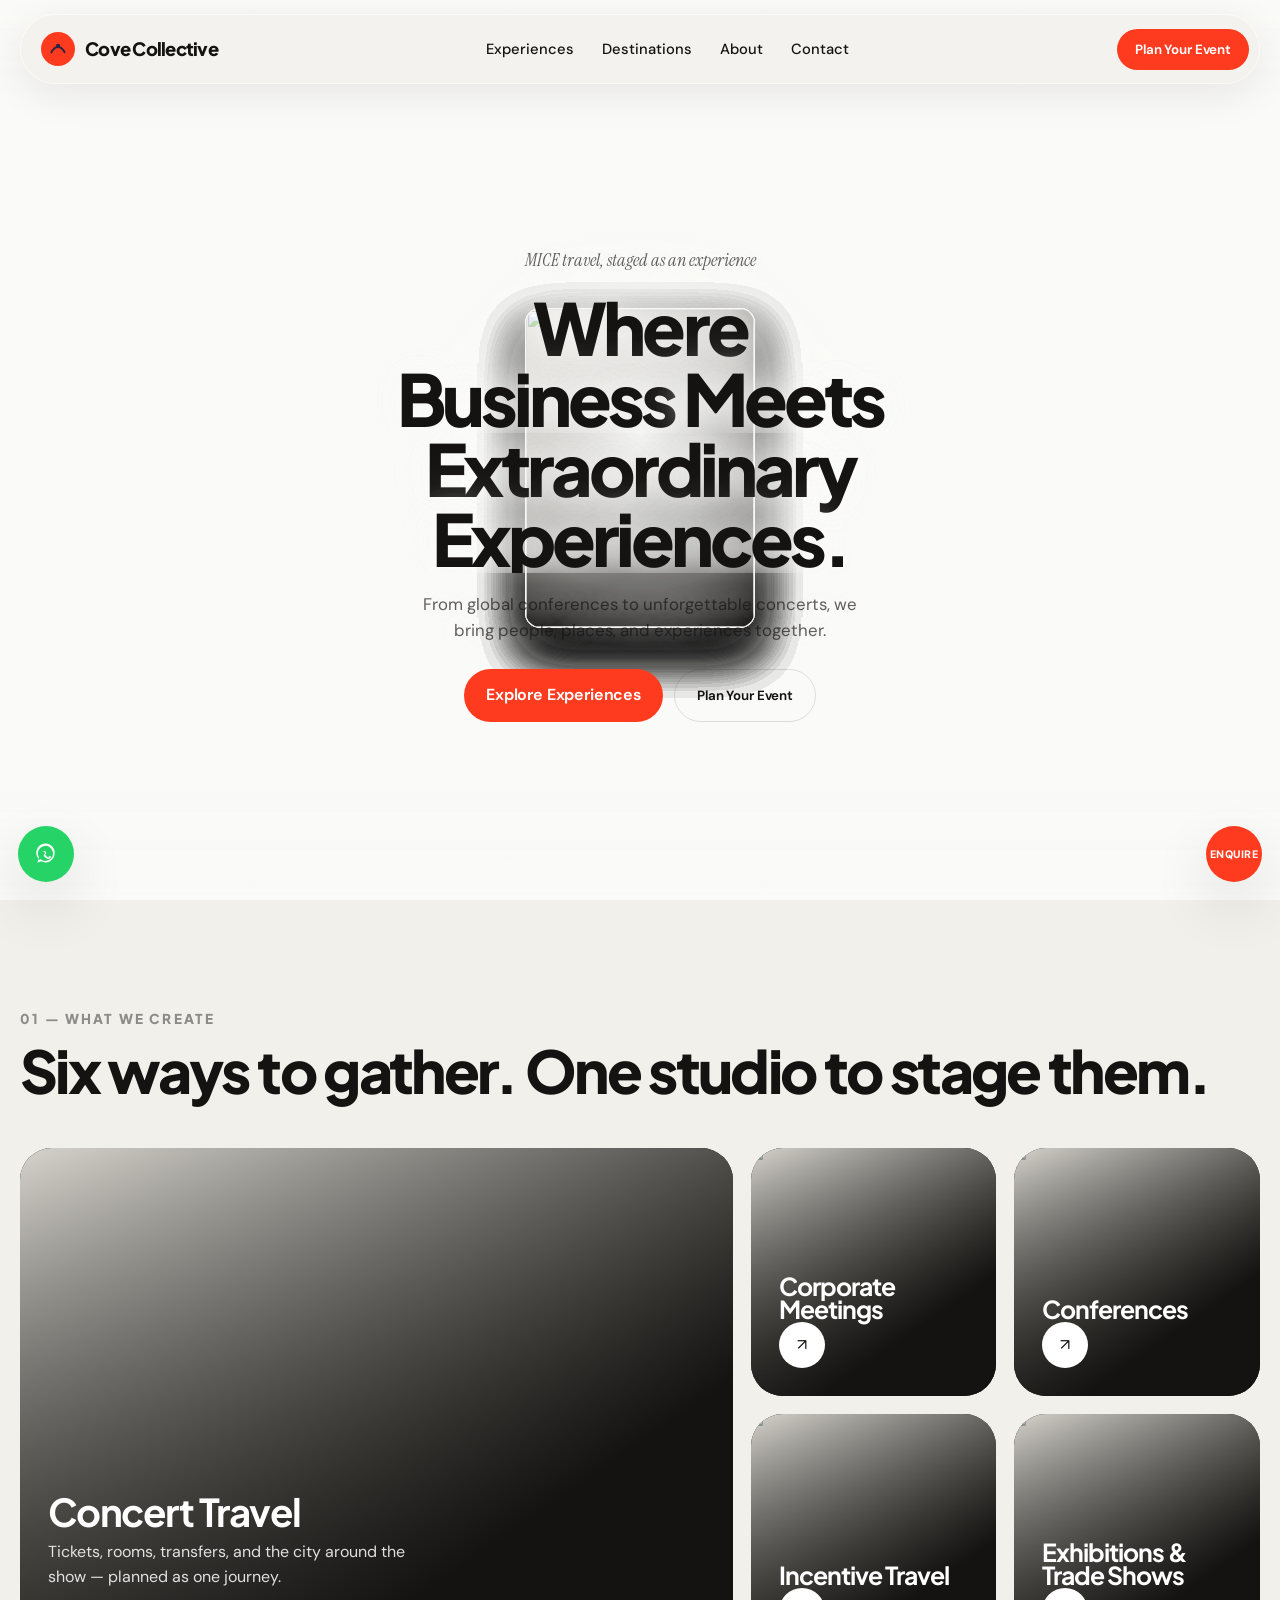
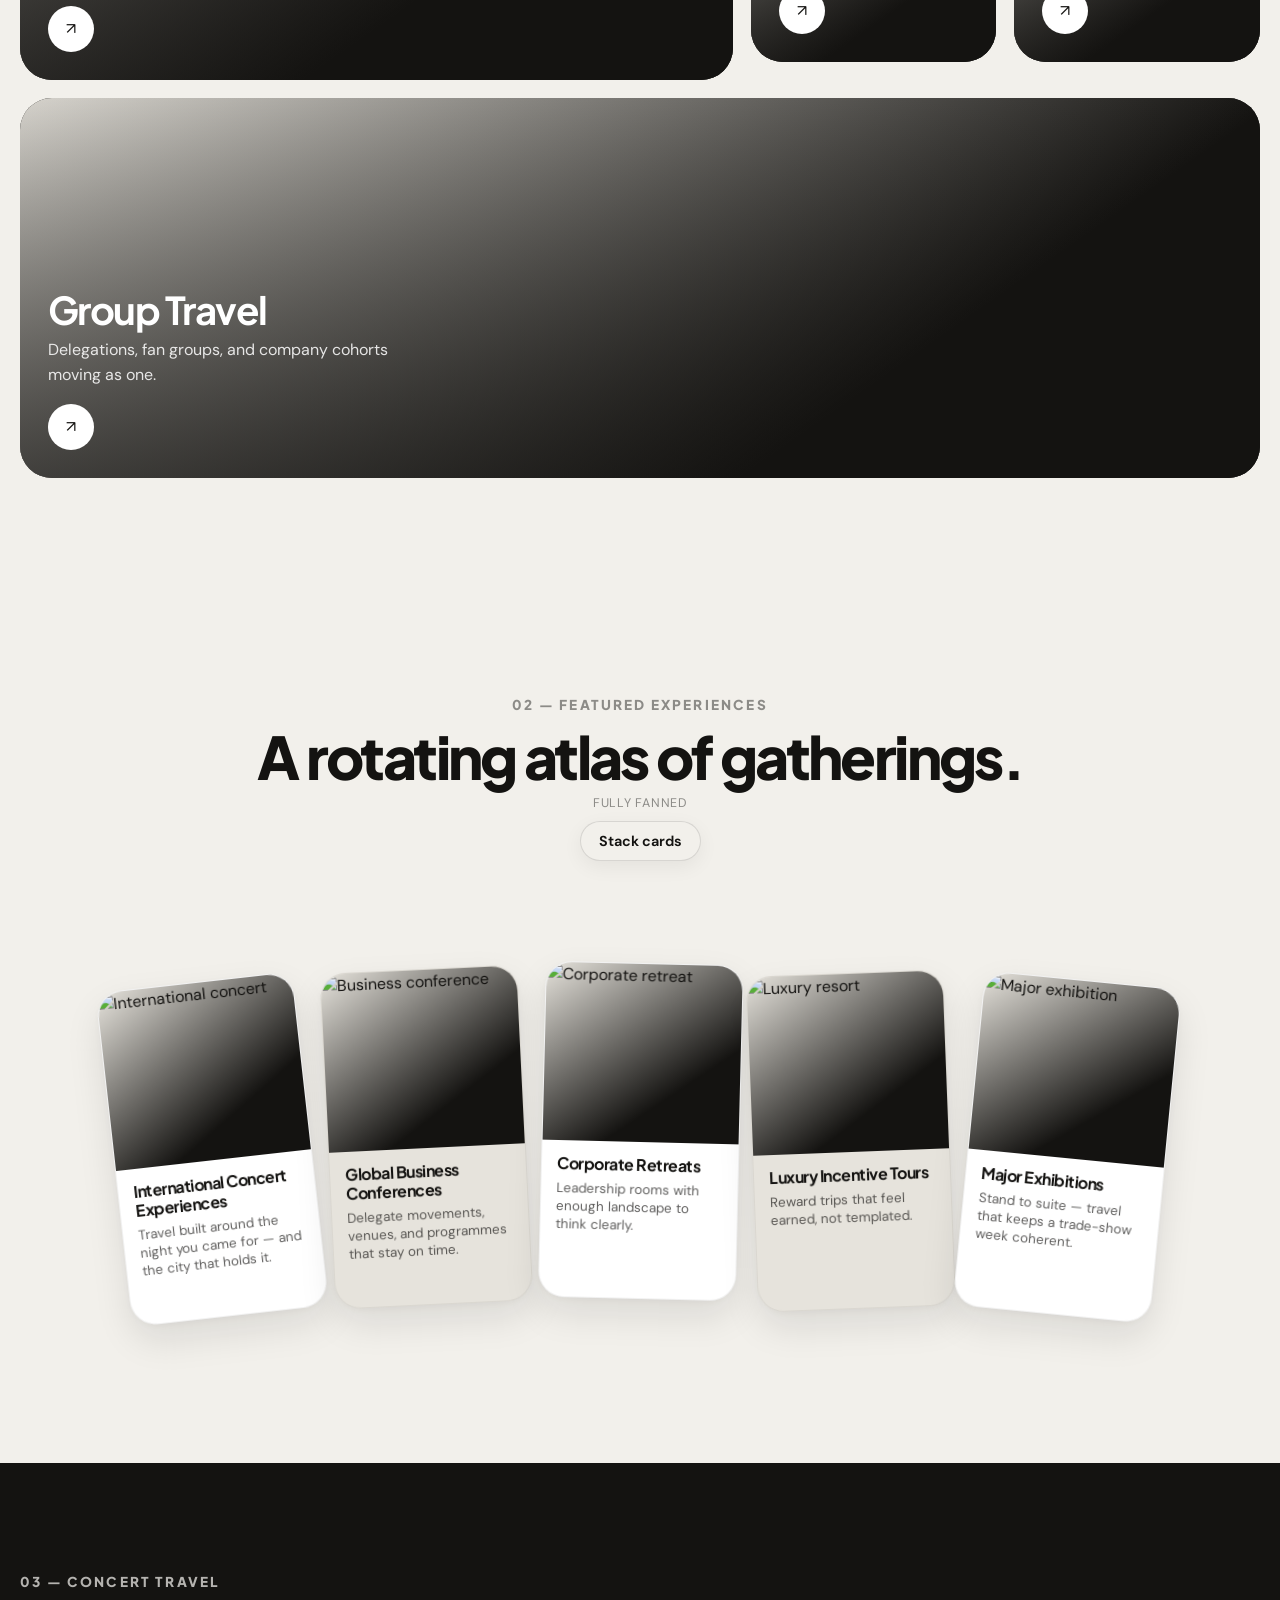
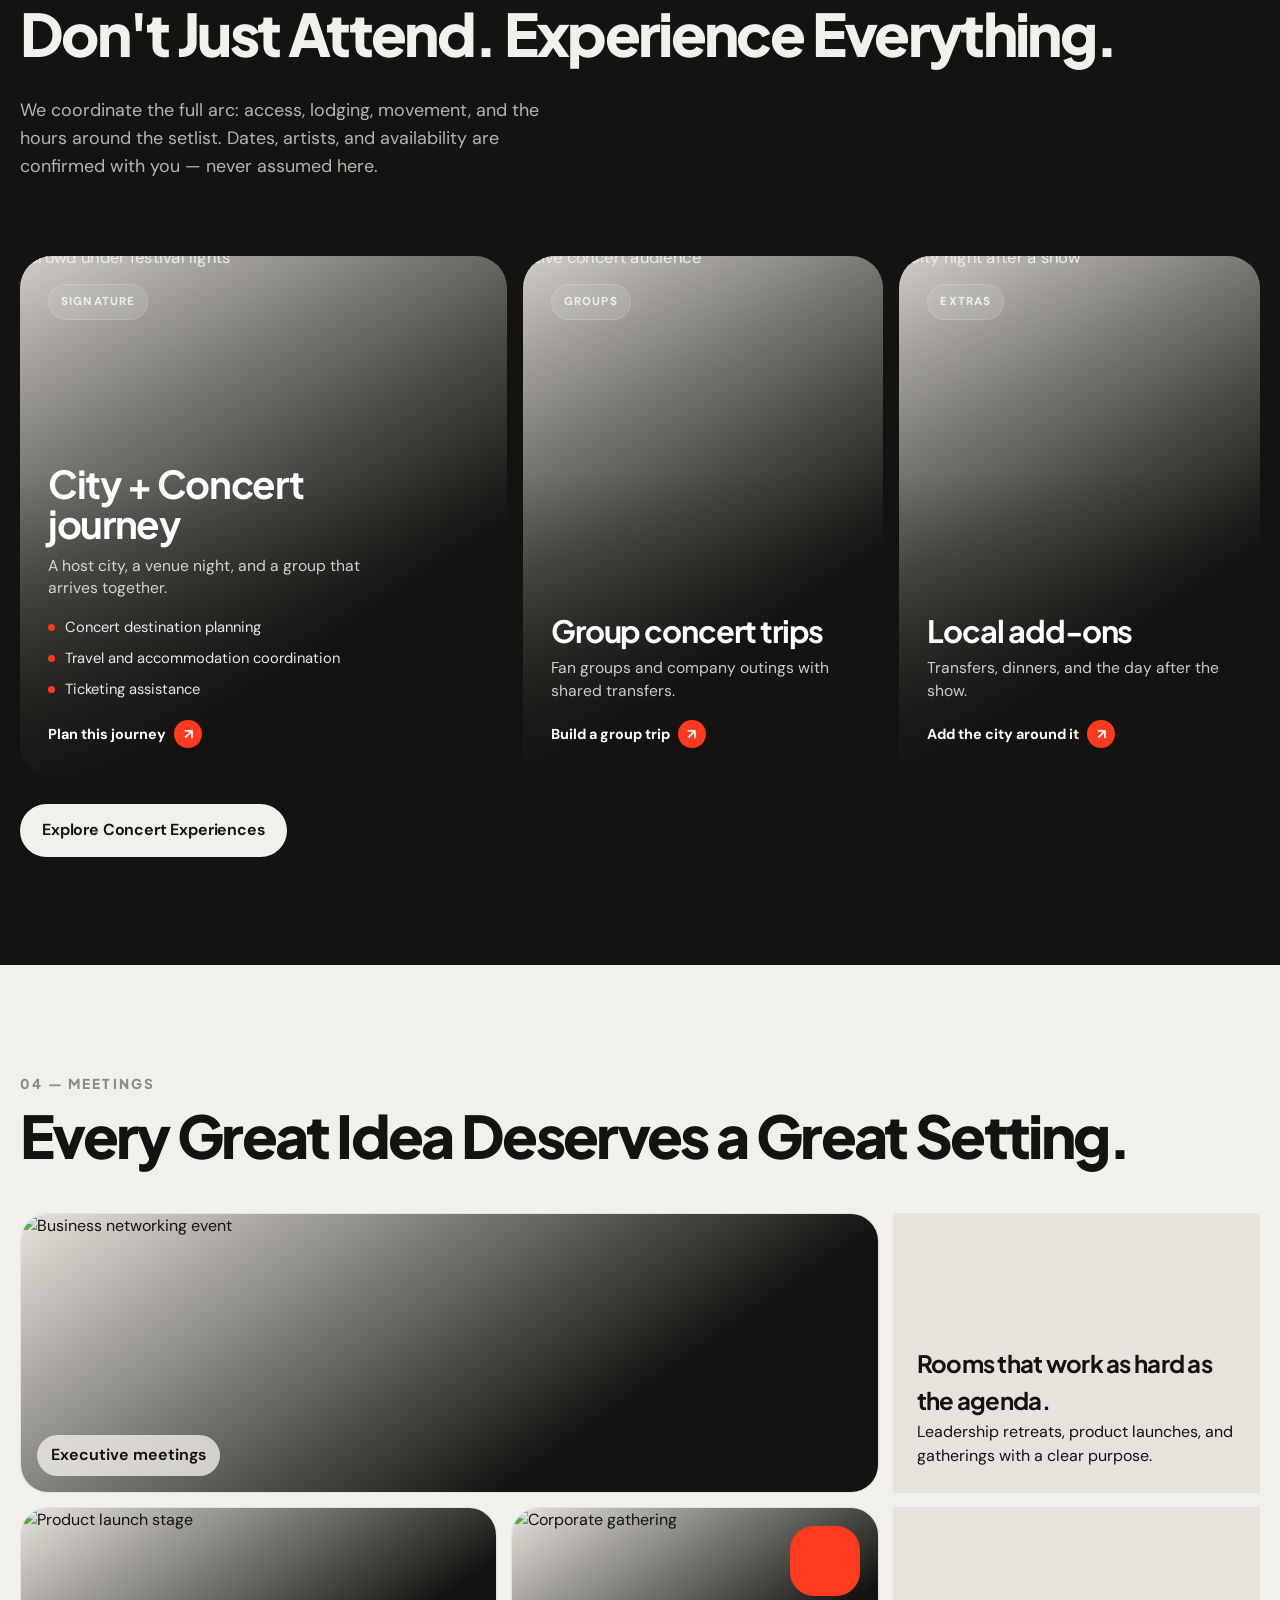
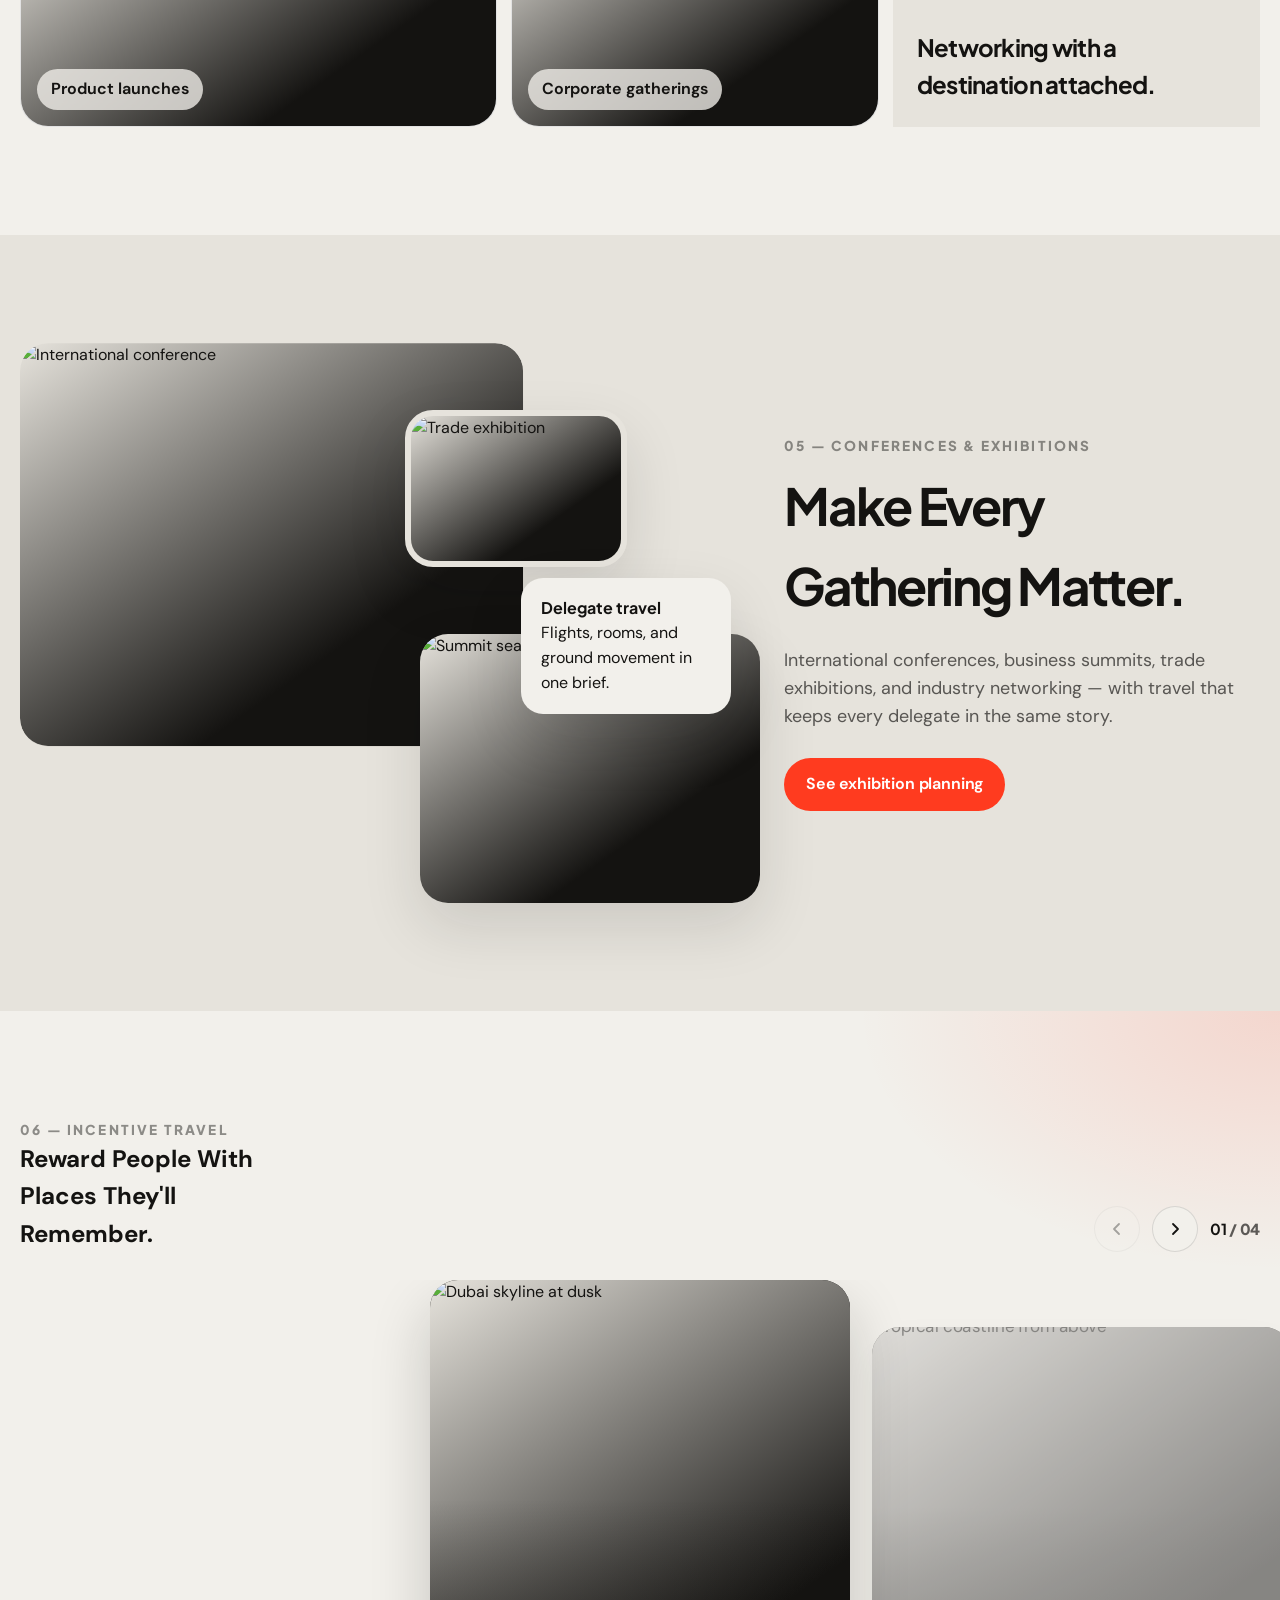
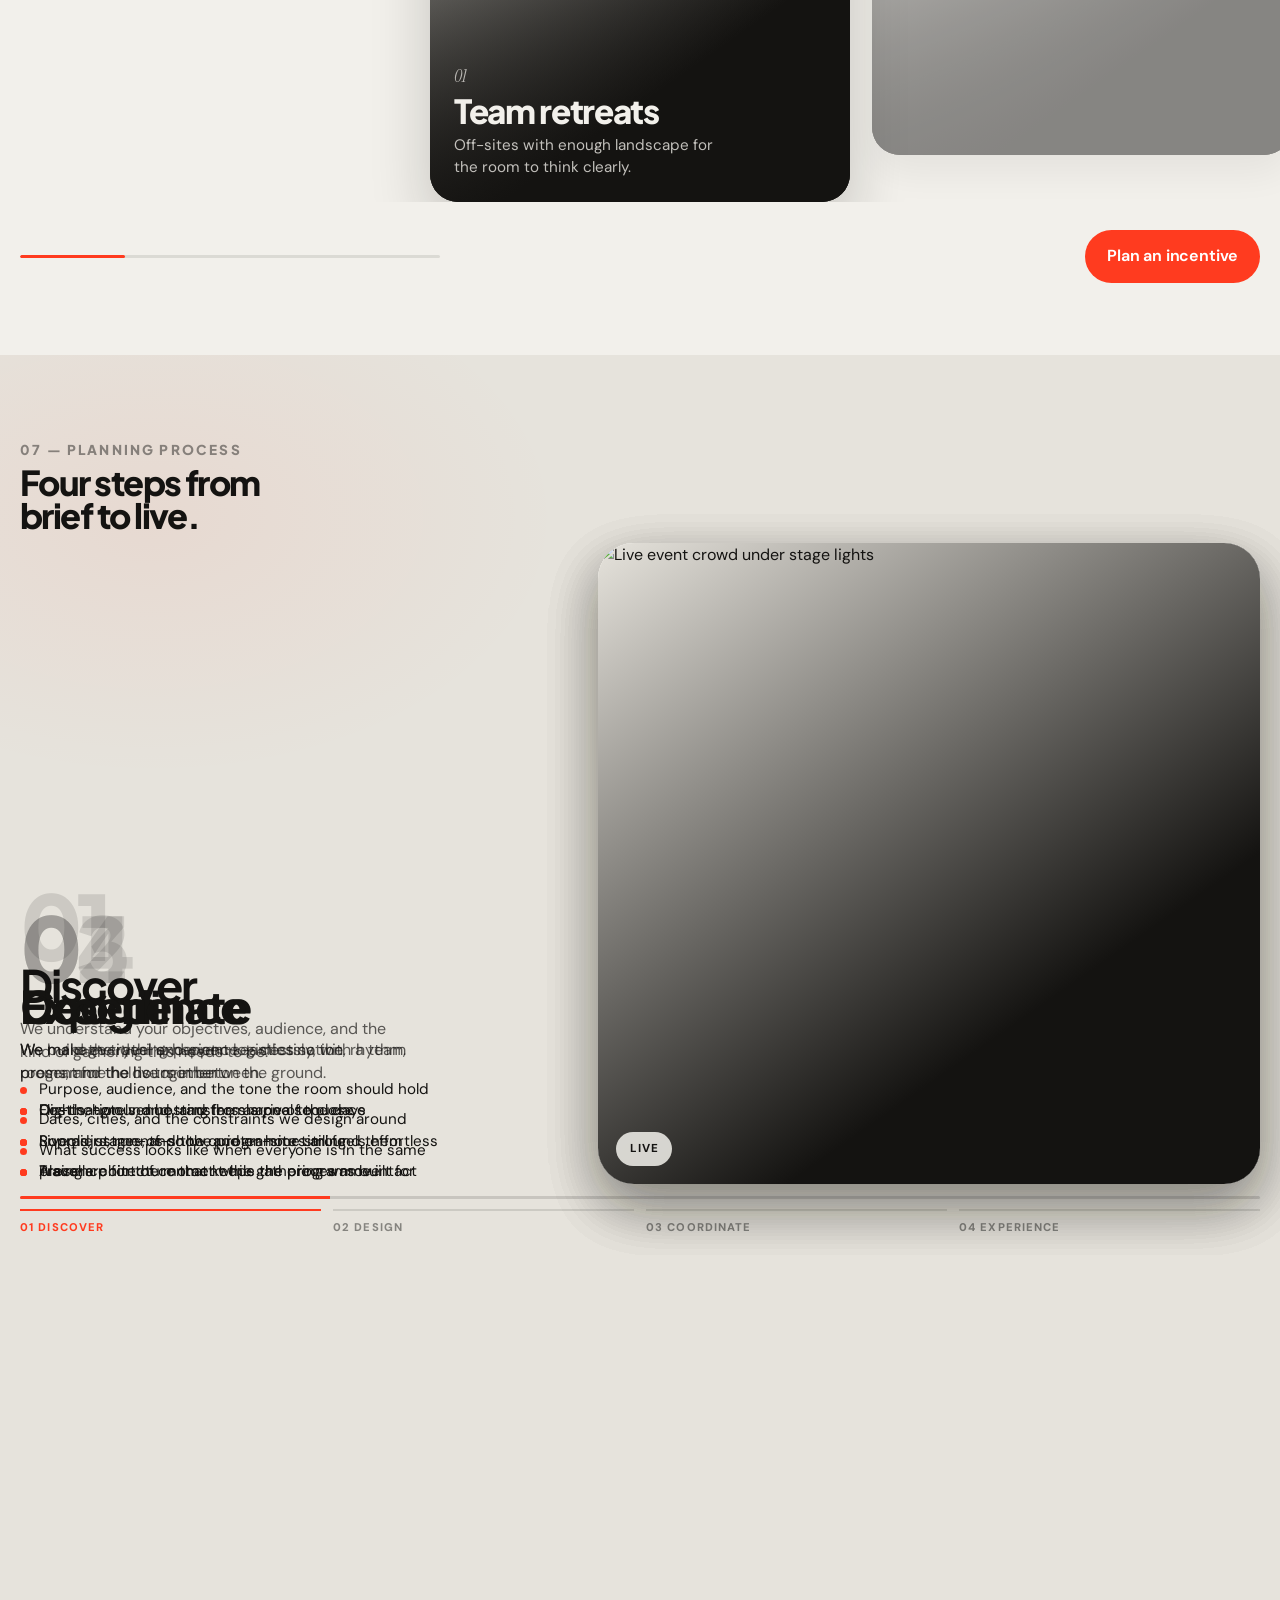
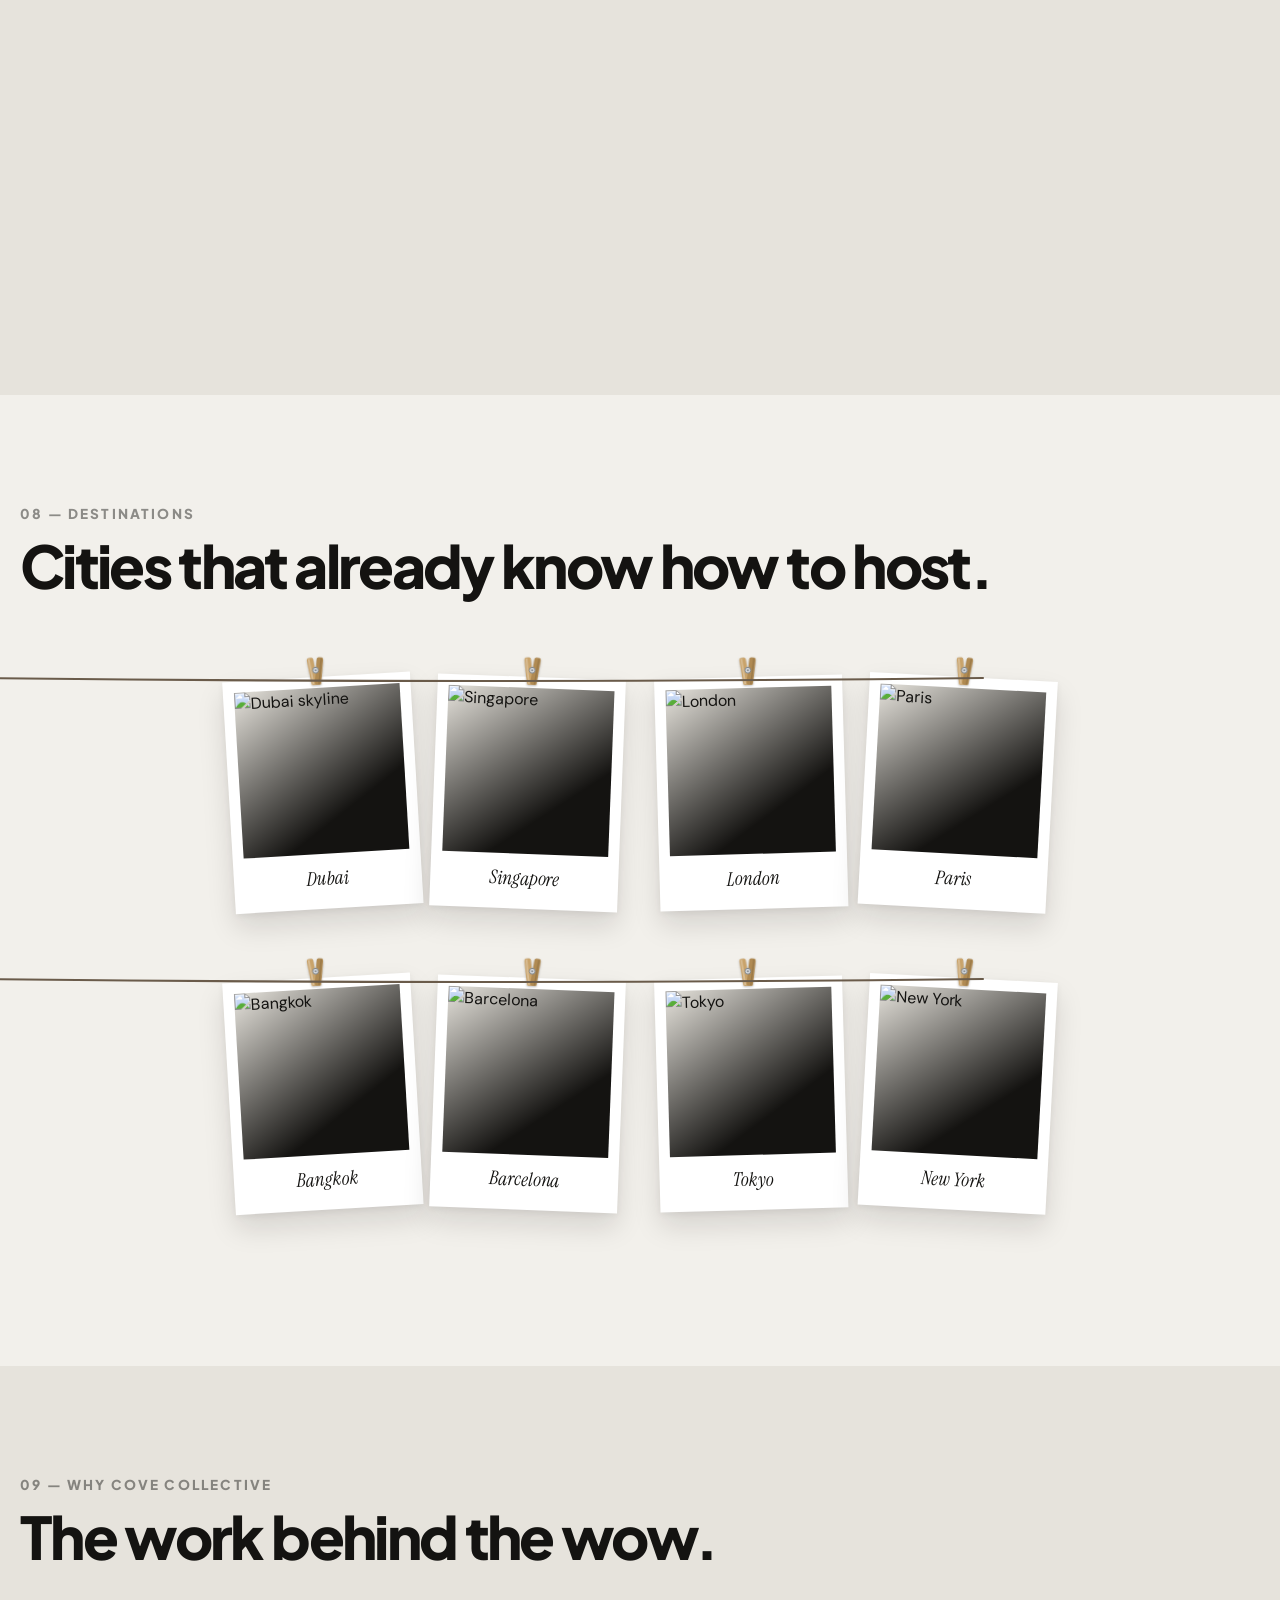
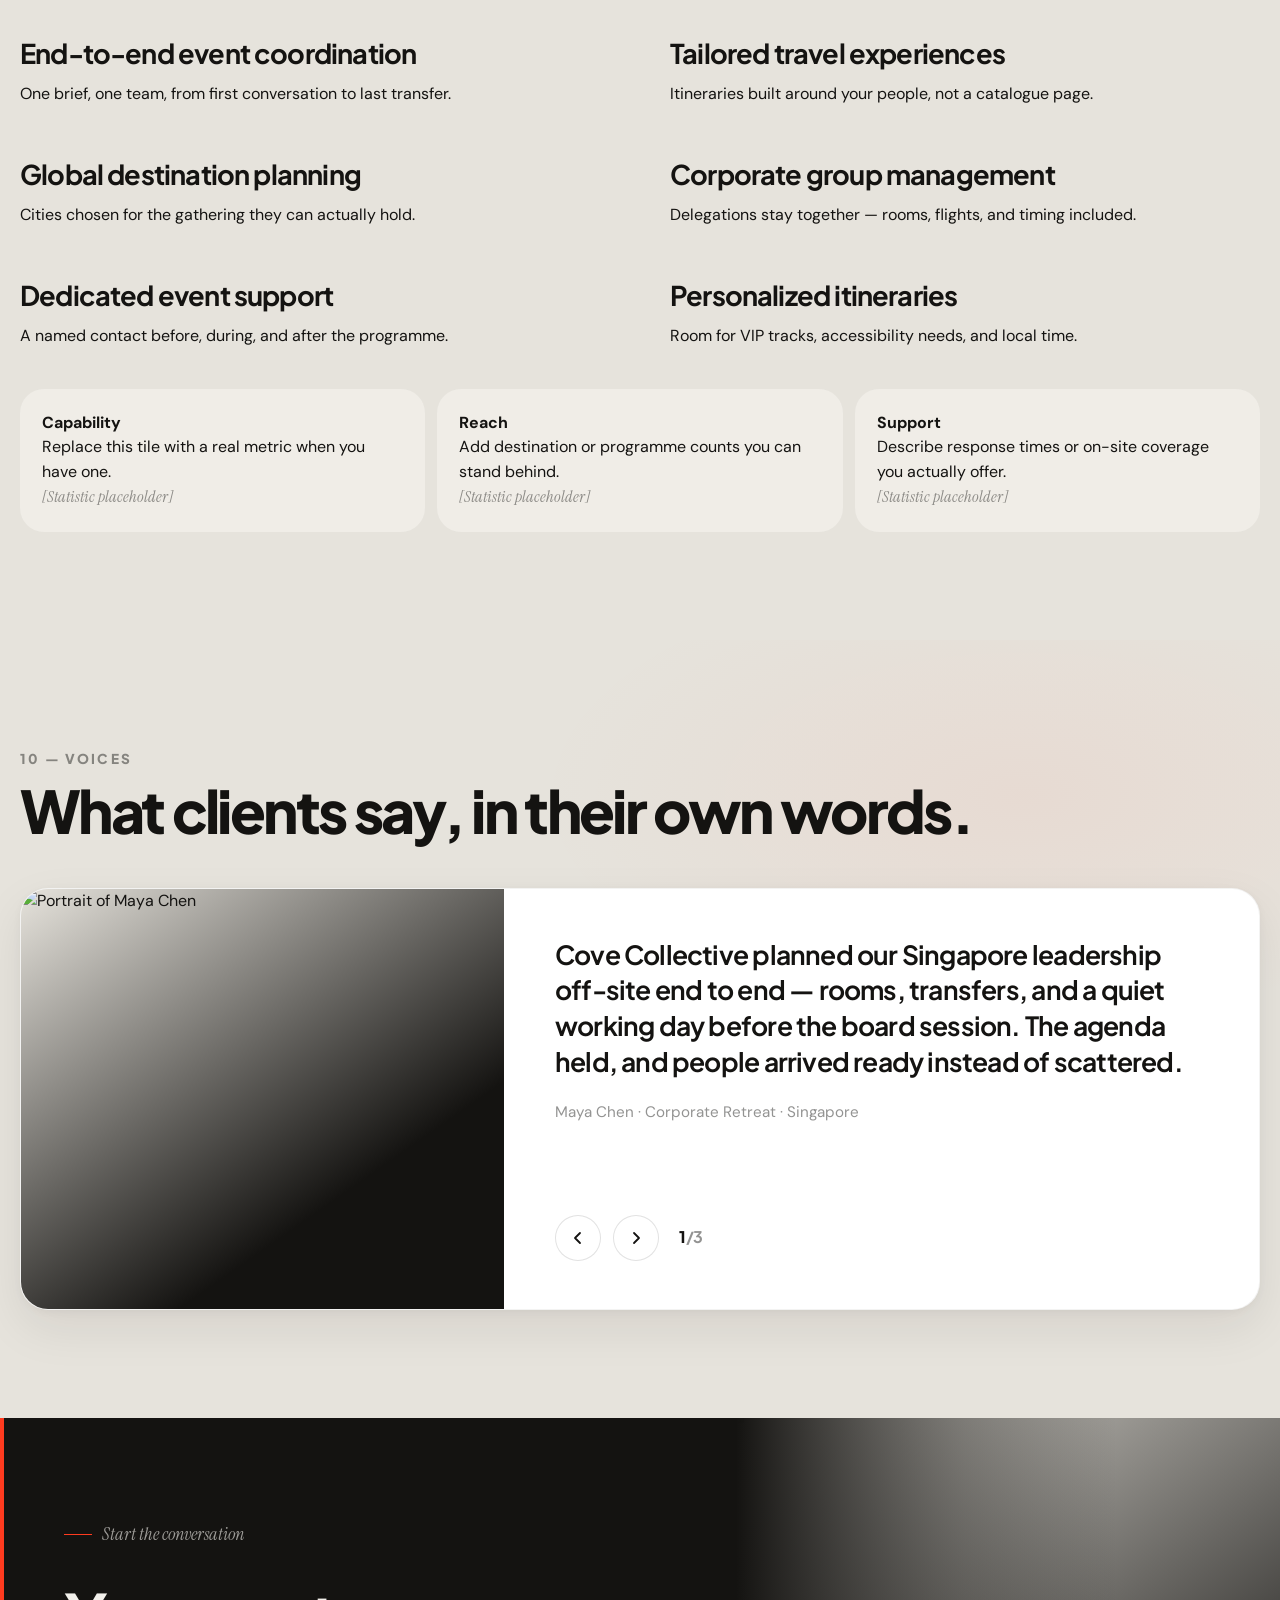
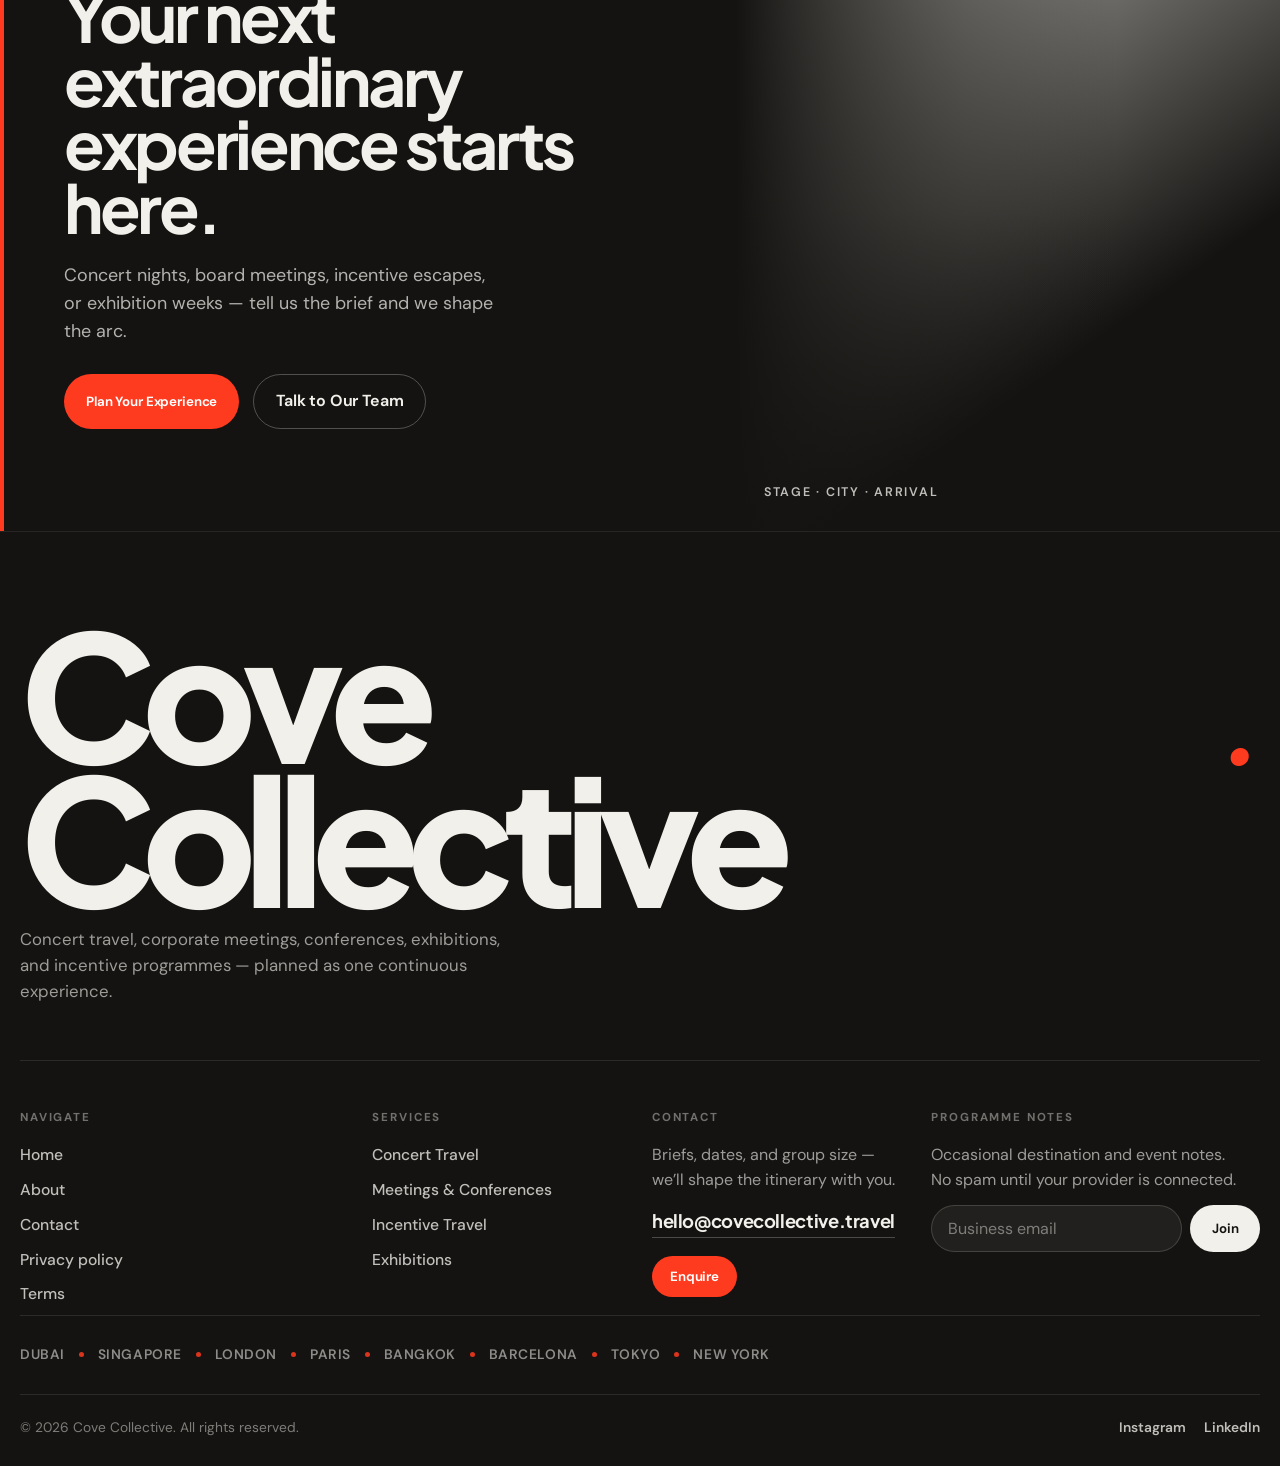
==== index.html @ 0b64e4bb "Initial commit: Cove Collective MICE travel site. EOF  Co-authored-by: Cursor <cursoragent@cursor.co" ====
<!DOCTYPE html>
<html lang="en">
<head>
  <meta charset="UTF-8">
  <meta name="viewport" content="width=device-width, initial-scale=1.0">
  <title>Cove Collective — MICE Travel &amp; Experiences</title>
  <meta name="description" content="Cove Collective plans concert travel, corporate meetings, conferences, exhibitions, and incentive programmes. From global gatherings to unforgettable stages.">
  <meta name="theme-color" content="#141311">
  <link rel="preconnect" href="https://fonts.googleapis.com">
  <link rel="preconnect" href="https://fonts.gstatic.com" crossorigin>
  <link href="https://fonts.googleapis.com/css2?family=DM+Sans:ital,opsz,wght@0,9..40,400;0,9..40,500;0,9..40,600;0,9..40,700;1,9..40,400&family=Instrument+Serif:ital@0;1&family=Plus+Jakarta+Sans:wght@400;500;600;700;800&display=swap" rel="stylesheet">
  <style>
    :root {
      --paper: #F2F0EB;
      --paper-2: #E6E3DC;
      --ink: #141311;
      --ink-soft: rgba(20, 19, 17, 0.68);
      --ink-mute: rgba(20, 19, 17, 0.46);
      --pop: #FF3B1F;
      --pop-hover: #D92E16;
      --pop-soft: rgba(255, 59, 31, 0.14);
      --cream: var(--paper);
      --plum: var(--ink);
      --lavender: var(--paper);
      --peach: var(--paper-2);
      --butter: var(--paper);
      --mint: var(--paper-2);
      --sky: var(--paper);
      --coral: var(--paper-2);
      --glass: rgba(242, 240, 235, 0.42);
      --glass-strong: rgba(242, 240, 235, 0.78);
      --line: rgba(20, 19, 17, 0.12);
      --shadow: 0 24px 60px rgba(20, 19, 17, 0.12);
      --radius: 32px;
      --radius-sm: 18px;
      --nav-h: 84px;
      --ease: cubic-bezier(0.16, 1, 0.3, 1);
      --ease-in: cubic-bezier(0.7, 0, 0.84, 0);
      --duration-fast: 140ms;
      --duration-default: 220ms;
      --duration-slow: 420ms;
      --font-display: "Plus Jakarta Sans", sans-serif;
      --font-body: "DM Sans", sans-serif;
      --font-accent: "Instrument Serif", serif;
      --cta: var(--pop);
      --cta-text: #fff;
    }

    * { box-sizing: border-box; margin: 0; padding: 0; }
    html { scroll-behavior: smooth; }
    html, body { max-width: 100%; overflow-x: clip; }
    body {
      font-family: var(--font-body);
      color: var(--ink);
      background: var(--cream);
      line-height: 1.55;
    }
    html.has-cursor, html.has-cursor * { cursor: none !important; }
    img { max-width: 100%; display: block; }
    a { color: inherit; text-decoration: none; }
    button, input, select, textarea { font-family: inherit; }
    button { cursor: pointer; }
    .wrap { width: min(1240px, calc(100% - 40px)); margin-inline: auto; }
    .wrap-wide { width: min(1440px, calc(100% - 32px)); margin-inline: auto; }
    .skip {
      position: absolute; left: 12px; top: -48px; z-index: 100;
      background: var(--plum); color: var(--cream); padding: 10px 14px; border-radius: 999px;
    }
    .skip:focus { top: 12px; }

    .cursor, .cursor-dot { display: none; }
    html.has-cursor .cursor, html.has-cursor .cursor-dot { display: block; }
    .cursor {
      position: fixed; width: 14px; height: 14px; border-radius: 50%;
      background: var(--pop); pointer-events: none; z-index: 9999;
      mix-blend-mode: multiply; transform: translate(-50%, -50%);
      left: -100px; top: -100px;
      transition: width var(--duration-fast) var(--ease), height var(--duration-fast) var(--ease), background var(--duration-fast);
    }
    .cursor.grow { width: 44px; height: 44px; background: var(--pop); }
    .cursor-dot {
      position: fixed; width: 4px; height: 4px; border-radius: 50%;
      background: var(--plum); pointer-events: none; z-index: 10000;
      transform: translate(-50%, -50%);
      left: -100px; top: -100px;
    }

    /* Loader */
    .loader {
      position: fixed; inset: 0; z-index: 8000;
      background: var(--ink);
      color: var(--paper);
      display: grid; place-items: center;
      transition: clip-path 1s var(--ease), opacity .6s ease;
    }
    .loader .loader-kicker, .loader .loader-title { color: var(--paper); }
    .loader.done {
      clip-path: inset(0 0 100% 0);
      pointer-events: none;
      opacity: 0;
      visibility: hidden;
    }
    .loader-inner { width: min(720px, 88vw); text-align: center; }
    .loader-kicker {
      font-family: var(--font-accent); font-size: 1.15rem; color: var(--ink-soft); margin-bottom: 10px;
    }
    .loader-title {
      font-family: var(--font-display); font-weight: 800; letter-spacing: -.04em; font-size: clamp(1.6rem, 4vw, 2.4rem);
      margin-bottom: 22px;
    }
    .map-svg { width: 100%; height: auto; overflow: visible; }
    .map-land { fill: rgba(242,240,235,.08); stroke: rgba(242,240,235,.22); stroke-width: 1; }
    .route {
      fill: none; stroke: var(--pop); stroke-width: 2.2; stroke-dasharray: 6 8;
      stroke-linecap: round; animation: dash 12s linear infinite;
    }
    @keyframes dash { to { stroke-dashoffset: -280; } }
    .plane { transform-box: fill-box; transform-origin: center; }

    /* Nav */
    .nav {
      position: fixed; top: 14px; left: 50%; transform: translateX(-50%);
      width: min(1240px, calc(100% - 24px));
      height: 70px; z-index: 90;
      display: flex; align-items: center; justify-content: space-between; gap: 16px;
      padding: 0 10px 0 20px;
      background: var(--glass-strong);
      backdrop-filter: blur(18px) saturate(1.2);
      border: 1px solid rgba(255,255,255,.55);
      border-radius: 999px;
      box-shadow: 0 10px 40px rgba(20,19,17,.08);
    }
    .logo {
      display: flex; align-items: center; gap: 10px; font-family: var(--font-display);
      font-weight: 800; letter-spacing: -.04em; font-size: 1.15rem;
    }
    .logo-mark {
      width: 34px; height: 34px; border-radius: 50%;
      background: var(--pop);
      display: grid; place-items: center;
    }
    .nav-links { display: flex; align-items: center; gap: 4px; }
    .nav-links a, .nav-drop > button {
      background: none; border: 0; color: var(--ink);
      font-size: .92rem; font-weight: 500; padding: 10px 12px; border-radius: 999px;
    }
    .nav-links a, .nav-drop > button { position: relative; transition: color var(--duration-fast) var(--ease), background var(--duration-fast) var(--ease); }
    .nav-links a::after {
      content: ""; position: absolute; left: 12px; right: 12px; bottom: 8px; height: 2px;
      background: var(--pop); transform: scaleX(0); transform-origin: left;
      transition: transform var(--duration-default) var(--ease);
    }
    .nav-links a:hover::after { transform: scaleX(1); }
    .nav-links a:hover, .nav-drop > button:hover { background: var(--pop-soft); }
    .nav-drop { position: relative; }
    .nav-drop-menu {
      position: absolute; top: calc(100% + 12px); left: 0; min-width: 240px;
      background: var(--cream); border: 1px solid var(--line); border-radius: 18px;
      padding: 10px; box-shadow: var(--shadow); display: none;
    }
    .nav-drop:hover .nav-drop-menu, .nav-drop:focus-within .nav-drop-menu { display: grid; }
    .nav-drop-menu a { display: block; padding: 10px 12px; border-radius: 12px; }
    .btn {
      display: inline-flex; align-items: center; justify-content: center; gap: 8px;
      border: 0; border-radius: 999px; font-weight: 650; letter-spacing: -.01em;
      padding: 14px 22px; transition: transform var(--duration-fast) var(--ease), background var(--duration-fast), color var(--duration-fast), box-shadow var(--duration-fast);
      will-change: transform;
    }
    .btn-primary { background: var(--cta); color: var(--cta-text); }
    .btn-primary:hover { background: var(--pop-hover); }
    .btn-ghost {
      background: transparent; color: var(--ink); border: 1px solid var(--line);
    }
    .btn-ghost:hover { border-color: var(--ink); }
    .btn-peach { background: var(--paper); color: var(--ink); }
    .btn-peach:hover { background: var(--pop); color: #fff; }
    .btn-mint { background: var(--paper-2); color: var(--ink); }
    .btn:focus-visible, a:focus-visible, button:focus-visible, input:focus-visible, select:focus-visible, textarea:focus-visible {
      outline: 2px solid var(--pop); outline-offset: 3px;
    }
    .nav-cta { padding: 12px 18px; }
    .burger {
      display: none; width: 46px; height: 46px; border: 0; border-radius: 50%;
      background: var(--paper-2); position: relative;
    }
    .burger span, .burger::before, .burger::after {
      content: ""; position: absolute; left: 13px; right: 13px; height: 2px; background: var(--plum); border-radius: 2px;
    }
    .burger span { top: 22px; }
    .burger::before { top: 16px; }
    .burger::after { top: 28px; }

    .mobile-menu {
      position: fixed; inset: 0; z-index: 80; display: none;
      background: var(--paper);
      padding: 100px 28px 40px;
    }
    .mobile-menu.open { display: grid; align-content: start; gap: 6px; }
    .mobile-menu a {
      font-family: var(--font-display); font-size: clamp(1.8rem, 7vw, 2.6rem);
      font-weight: 750; letter-spacing: -.04em; padding: 6px 0;
    }

    .page { display: none; }
    .page.active { display: block !important; }

    /* Hero */
    .hero {
      position: relative;
      min-height: 100svh;
      padding: 0;
      background: #FAFAF8;
      overflow: clip;
      container-type: inline-size;
      container-name: hero;
      display: grid;
      place-items: center;
    }
    .kicker {
      font-family: var(--font-accent); font-style: italic; color: var(--ink-soft); font-size: 1.15rem;
      display: flex; align-items: center; gap: 10px; margin-bottom: 18px;
    }
    .kicker::before { content: ""; width: 28px; height: 1px; background: var(--pop); }
    .lead { margin: 22px 0 28px; max-width: 46ch; font-size: 1.12rem; color: var(--ink-soft); text-wrap: pretty; }
    .hero-actions { display: flex; flex-wrap: wrap; gap: 12px; }

    /* 3D image corridor */
    .corridor {
      position: absolute; inset: 0;
      overflow: hidden;
      pointer-events: none;
      z-index: 0;
    }
    .corridor-world {
      position: absolute; inset: 0;
      perspective: 30vw;
      perspective-origin: 50% 52%;
      transform-style: preserve-3d;
    }
    .corridor-rail {
      position: absolute;
      left: 50%; top: 52%;
      width: 0; height: 0;
      transform-style: preserve-3d;
    }
    .corridor-card {
      position: absolute;
      left: 0; top: 0;
      width: 18vw; height: 25vw;
      margin-left: -9vw; margin-top: -12.5vw;
      border-radius: 1.2vw;
      overflow: hidden;
      border: 1px solid rgba(255,255,255,.7);
      box-shadow: 0 22px 48px rgba(20,19,17,.22);
      backface-visibility: hidden;
      will-change: transform;
      transform-style: preserve-3d;
      background: var(--paper-2);
    }
    .corridor-card img {
      width: 100%; height: 100%;
      object-fit: cover;
      display: block;
    }
    .corridor-rail[data-side="left"] .corridor-card {
      animation: corridorLeft 18s linear infinite;
    }
    .corridor-rail[data-side="right"] .corridor-card {
      animation: corridorRight 18s linear infinite;
    }
    .hero-center {
      position: relative;
      z-index: 2;
      text-align: center;
      display: grid;
      justify-items: center;
      padding: 140px 24px 72px;
      max-width: min(720px, 92vw);
      pointer-events: none;
    }
    .hero-center .kicker { justify-content: center; }
    .hero-center .kicker::before { display: none; }
    .hero-center h1 {
      font-family: var(--font-display);
      font-weight: 800;
      letter-spacing: -.055em;
      font-size: clamp(2.4rem, 5.6vw, 4.6rem);
      line-height: .98;
      text-wrap: balance;
      color: var(--ink);
      max-width: 14ch;
      text-shadow: 0 0 28px rgba(250,250,248,.9), 0 0 60px rgba(250,250,248,.75);
    }
    .hero-center .lead,
    .hero-center .kicker {
      text-shadow: 0 0 20px rgba(250,250,248,.85);
    }
    .hero-center h1 .line { display: block; overflow: hidden; }
    .hero-center h1 .word {
      display: inline-block; transform: translateY(110%);
      animation: rise .9s var(--ease) forwards;
    }
    html.js-motion .hero-center h1 .word { animation: none; transform: none; }
    @keyframes rise { to { transform: translateY(0); } }
    .hero-center .lead {
      margin: 18px 0 26px;
      max-width: 38ch;
      font-size: 1.05rem;
      color: var(--ink-soft);
    }
    .hero-center .hero-actions {
      justify-content: center;
      pointer-events: auto;
    }
    .hero-fade {
      position: absolute; inset: 0; z-index: 1; pointer-events: none;
      background:
        radial-gradient(ellipse 22% 30% at 50% 48%, rgba(250,250,248,.96) 0%, rgba(250,250,248,.4) 58%, transparent 80%),
        linear-gradient(180deg, rgba(250,250,248,.45) 0%, transparent 12%, transparent 86%, rgba(250,250,248,.55) 100%);
    }

    /* Sections */
    .sec, .page-hero, #create, #featured, #destinations { scroll-margin-top: 96px; }
    .sec { position: relative; padding: 108px 0; overflow: hidden; }
    .sec-head { display: grid; gap: 12px; margin-bottom: 48px; }
    .sec-head h2 {
      font-family: var(--font-display); font-weight: 800; letter-spacing: -.045em;
      font-size: clamp(2rem, 4.6vw, 4rem); line-height: 1; text-wrap: balance;
    }
    .num {
      font-family: var(--font-display); font-weight: 800; font-size: .85rem; letter-spacing: .16em;
      text-transform: uppercase; color: var(--ink-mute);
    }
    .reveal { opacity: 0; transform: translateY(28px); transition: opacity var(--duration-slow) var(--ease), transform var(--duration-slow) var(--ease); }
    .reveal.in { opacity: 1; transform: none; }
    html.js-motion .reveal { opacity: 1; transform: none; }

    /* Services */
    .services { background: var(--cream); }
    .service-board {
      display: grid; grid-template-columns: 1.4fr 1fr; grid-template-rows: auto auto;
      gap: 18px;
    }
    .scard {
      position: relative; border-radius: var(--radius); overflow: hidden; min-height: 320px;
      isolation: isolate; transform-style: preserve-3d; transition: transform .2s ease;
    }
    .scard.tall { min-height: 520px; grid-row: span 2; }
    .scard { background: var(--ink); }
    .scard img {
      position: absolute; inset: 0; width: 100%; height: 100%; object-fit: cover;
      transform: scale(1.04); transition: transform .8s var(--ease); color: transparent;
    }
    .scard:hover img { transform: scale(1.14); }
    .scard::after {
      content: ""; position: absolute; inset: 0;
      background: linear-gradient(180deg, rgba(20,19,17,.05), rgba(20,19,17,.62));
    }
    .scard-body {
      position: relative; z-index: 1; min-height: inherit; height: 100%; display: flex; flex-direction: column; justify-content: flex-end;
      padding: 28px; color: #fff;
    }
    .scard h3 {
      font-family: var(--font-display); font-size: clamp(1.8rem, 3vw, 3.1rem); letter-spacing: -.04em; line-height: .95;
    }
    .scard p { margin: 10px 0 16px; max-width: 36ch; color: rgba(255,255,255,.86); }
    .arrow {
      width: 46px; height: 46px; border-radius: 50%; display: grid; place-items: center;
      background: #fff; color: var(--plum); transition: transform .35s var(--ease);
    }
    .scard:hover .arrow { transform: translateX(6px) rotate(45deg); }
    .tint-lav, .tint-peach, .tint-mint, .tint-sky, .tint-butter, .tint-coral { background: var(--ink); }
    .arrow { transition: transform var(--duration-default) var(--ease), background var(--duration-fast), color var(--duration-fast); }
    .scard:hover .arrow { background: var(--pop); color: #fff; }
    .mini-grid { display: grid; grid-template-columns: 1fr 1fr; gap: 18px; }
    .scard.mini { min-height: 248px; }
    .scard.mini h3 { font-size: 1.55rem; }
    .scard.wide {
      display: block;
      min-height: 380px;
      margin-top: 18px;
    }
    .scard.wide img {
      object-fit: cover;
      object-position: center 35%;
    }
    .scard.wide .scard-body {
      justify-content: flex-end;
      max-width: 56ch;
    }

    /* Featured card stack */
    .featured.sec {
      background: var(--paper);
      overflow: visible;
      padding-bottom: 72px;
    }
    .stack-board { position: relative; }
    .stack-toggle {
      display: block; margin: 8px auto 10px;
      border: 1px solid var(--line); background: var(--paper); color: var(--ink);
      border-radius: 999px; padding: 10px 18px;
      font-size: .9rem; font-weight: 650;
      box-shadow: 0 6px 20px rgba(20,19,17,.06);
      transition: transform var(--duration-fast) var(--ease), background var(--duration-fast), color var(--duration-fast);
    }
    .stack-toggle:hover { background: var(--ink); color: var(--paper); }
    .stack-hint {
      text-align: center;
      font-size: .78rem;
      letter-spacing: .06em;
      text-transform: uppercase;
      color: var(--ink-mute);
      margin: 0 0 6px;
    }
    .stack-stage {
      position: relative;
      height: 520px;
      width: min(1240px, calc(100% - 40px));
      margin-inline: auto;
      user-select: none;
      perspective: 1200px;
    }
    .stack-deck { position: absolute; inset: 0; transform-style: preserve-3d; }
    .ccard {
      position: absolute; left: 50%; top: 50%;
      width: 198px; height: 336px;
      margin: -168px 0 0 -99px;
      border-radius: 26px; overflow: hidden;
      background: #fff;
      border: 1px solid rgba(20,19,17,.06);
      box-shadow: 0 16px 36px rgba(20,19,17,.10), 0 2px 8px rgba(20,19,17,.04);
      cursor: pointer;
      display: flex; flex-direction: column;
      transform-origin: 50% 60%;
      will-change: transform;
      backface-visibility: hidden;
    }
    .ccard:nth-child(even) { background: var(--paper-2); }
    .ccard img { height: 178px; width: 100%; object-fit: cover; flex: none; }
    .ccard-copy { padding: 14px 15px 16px; }
    .ccard h3 { font-family: var(--font-display); font-size: 1rem; letter-spacing: -.03em; line-height: 1.18; }
    .ccard p { font-size: .84rem; color: var(--ink-soft); margin-top: 6px; line-height: 1.35; }
    .icon-btn {
      width: 48px; height: 48px; border-radius: 50%; border: 1px solid var(--line);
      background: #fff8; display: grid; place-items: center;
    }

    /* Concert band */
    .concert {
      background: var(--plum); color: var(--cream);
    }
    .concert .kicker, .concert .lead, .concert .num { color: rgba(250,248,244,.7); }
    .concert h2 { color: var(--cream); }
    .pkg-grid {
      display: grid;
      grid-template-columns: 1.35fr 1fr 1fr;
      gap: 16px;
      align-items: stretch;
    }
    .pkg {
      position: relative;
      display: block;
      min-height: 460px;
      border-radius: 32px;
      overflow: hidden;
      isolation: isolate;
      background: #1a1917;
      color: #fff;
      transition: transform .45s var(--ease);
    }
    .pkg:hover { transform: translateY(-6px); }
    .pkg img {
      position: absolute; inset: 0;
      width: 100%; height: 100%;
      object-fit: cover;
      transform: scale(1.04);
      transition: transform .9s var(--ease);
    }
    .pkg:hover img { transform: scale(1.1); }
    .pkg::after {
      content: "";
      position: absolute; inset: 0;
      background:
        linear-gradient(180deg, rgba(20,19,17,.08) 0%, rgba(20,19,17,.2) 42%, rgba(20,19,17,.88) 100%);
      z-index: 1;
    }
    .pkg-body {
      position: relative;
      z-index: 2;
      height: 100%;
      min-height: inherit;
      display: flex;
      flex-direction: column;
      justify-content: flex-end;
      padding: 28px;
      gap: 10px;
    }
    .pkg-tag {
      align-self: flex-start;
      margin-bottom: auto;
      font-size: .72rem;
      font-weight: 800;
      letter-spacing: .1em;
      text-transform: uppercase;
      color: rgba(255,255,255,.78);
      background: rgba(242,240,235,.12);
      backdrop-filter: blur(10px);
      border: 1px solid rgba(255,255,255,.14);
      border-radius: 999px;
      padding: 8px 12px;
    }
    .pkg h3 {
      font-family: var(--font-display);
      font-size: clamp(1.45rem, 2.4vw, 2rem);
      letter-spacing: -.035em;
      line-height: 1.05;
      margin: 0;
    }
    .pkg-body > p {
      color: rgba(255,255,255,.78);
      max-width: 32ch;
      font-size: .98rem;
      line-height: 1.45;
    }
    .pkg-link {
      display: inline-flex;
      align-items: center;
      gap: 8px;
      margin-top: 8px;
      font-size: .9rem;
      font-weight: 700;
      color: #fff;
    }
    .pkg-link i {
      width: 28px; height: 28px; border-radius: 50%;
      display: grid; place-items: center;
      background: var(--pop); color: #fff;
      font-style: normal;
      transition: transform .35s var(--ease);
    }
    .pkg:hover .pkg-link i { transform: translateX(4px); }
    .pkg.featured { min-height: 520px; }
    .pkg.featured h3 { font-size: clamp(1.8rem, 3vw, 2.55rem); max-width: 12ch; }
    .checklist {
      list-style: none;
      display: grid;
      gap: 10px;
      margin: 18px 0;
    }
    .checklist li {
      display: flex;
      gap: 10px;
      align-items: flex-start;
      color: var(--ink);
      font-size: .95rem;
    }
    .checklist li::before {
      content: "";
      width: 8px; height: 8px;
      margin-top: 8px;
      border-radius: 50%;
      background: var(--pop);
      flex: none;
    }
    .pkg .checklist {
      gap: 8px;
      margin: 6px 0 2px;
    }
    .pkg .checklist li {
      color: rgba(255,255,255,.9);
      font-size: .92rem;
    }
    .pkg .checklist li::before {
      width: 7px; height: 7px;
    }

    /* Bento */
    .meetings { background: var(--paper); }
    .bento {
      display: grid; grid-template-columns: 1.3fr 1fr 1fr; grid-template-rows: 280px 220px;
      gap: 14px;
    }
    .bento-item {
      border-radius: 28px; overflow: hidden; position: relative; background: #fff;
      border: 1px solid var(--line);
    }
    .bento-item img { width: 100%; height: 100%; object-fit: cover; }
    .bento-item.span2 { grid-column: span 2; }
    .bento-copy { padding: 24px; display: grid; align-content: end; background: var(--paper-2); }
    .bento-copy h3 { font-family: var(--font-display); font-size: 1.5rem; letter-spacing: -.03em; }
    .float-chip {
      position: absolute; left: 16px; bottom: 16px; background: var(--glass-strong);
      backdrop-filter: blur(10px); border-radius: 999px; padding: 8px 14px; font-weight: 650;
    }
    .geo-dot {
      position: absolute; width: 70px; height: 70px; border-radius: 24px; right: 18px; top: 18px;
      background: var(--pop); animation: geo 6s ease-in-out infinite;
    }

    /* Collage */
    .conferences { background: var(--paper-2); }
    .collage {
      display: grid; grid-template-columns: 1.4fr .9fr; gap: 24px; align-items: center;
    }
    .collage-art { position: relative; height: 560px; }
    .collage-art img {
      position: absolute; object-fit: cover; border-radius: 28px; box-shadow: var(--shadow);
    }
    .c-img-1 { width: 68%; height: 72%; left: 0; top: 0; clip-path: inset(0 0 0 0 round 28px); }
    .c-img-2 { width: 46%; height: 48%; right: 0; bottom: 0; }
    .c-img-3 { width: 30%; height: 28%; right: 18%; top: 12%; border: 6px solid var(--paper-2); }
    .info-float {
      position: absolute; right: 4%; top: 42%; background: var(--cream);
      border-radius: 22px; padding: 18px 20px; width: 210px; box-shadow: var(--shadow);
      animation: bob 6s ease-in-out infinite;
    }
    .info-float strong { font-family: var(--font-display); display: block; }

    /* Incentive focus reel */
    .incentive {
      background:
        radial-gradient(ellipse 60% 50% at 100% 0%, var(--pop-soft), transparent 55%),
        var(--paper);
      padding-bottom: 72px;
      overflow: hidden;
    }
    .inc-top {
      display: flex; align-items: end; justify-content: space-between;
      gap: 24px; flex-wrap: wrap; margin-bottom: 28px;
    }
    .inc-top h2 { max-width: 14ch; }
    .inc-controls {
      display: flex; align-items: center; gap: 12px;
    }
    .inc-count {
      font-family: var(--font-display); font-weight: 800;
      font-size: .95rem; letter-spacing: -.02em;
      min-width: 4.5ch; color: var(--ink-soft);
    }
    .inc-count b { color: var(--ink); }
    .inc-nav {
      width: 46px; height: 46px; border-radius: 50%;
      border: 1px solid var(--line); background: var(--paper);
      display: grid; place-items: center; color: var(--ink);
      transition: background var(--duration-fast), border-color var(--duration-fast), transform var(--duration-fast) var(--ease);
    }
    .inc-nav:hover { border-color: var(--ink); transform: scale(1.05); }
    .inc-nav:disabled { opacity: .35; pointer-events: none; }
    .inc-reel {
      position: relative;
      height: clamp(420px, 58vh, 560px);
      touch-action: pan-y;
      cursor: grab;
      user-select: none;
      overflow: hidden;
    }
    .inc-reel.is-dragging { cursor: grabbing; }
    .inc-track {
      position: absolute;
      left: 0; top: 0; bottom: 0;
      display: flex; align-items: center;
      gap: clamp(14px, 2vw, 22px);
      padding: 0 max(20px, calc((100% - min(100%, 1240px)) / 2));
      will-change: transform;
      width: max-content;
    }
    .inc-panel {
      position: relative;
      flex: 0 0 clamp(260px, 34vw, 420px);
      height: 82%;
      border-radius: 28px;
      overflow: hidden;
      opacity: .48;
      filter: saturate(.7) brightness(.92);
      transition: opacity .45s var(--ease), filter .45s var(--ease), height .55s var(--ease), box-shadow .45s var(--ease);
      box-shadow: 0 18px 40px rgba(20,19,17,.12);
      background: var(--ink);
      z-index: 0;
    }
    .inc-panel.is-active {
      height: 100%;
      opacity: 1;
      filter: none;
      box-shadow: 0 28px 60px rgba(20,19,17,.2);
      z-index: 2;
    }
    .inc-panel img {
      width: 100%; height: 100%;
      object-fit: cover;
      display: block;
      transform: scale(1.06);
      transition: transform 1.1s var(--ease);
      pointer-events: none;
    }
    .inc-panel.is-active img { transform: scale(1); }
    .inc-panel::after {
      content: "";
      position: absolute; inset: 0;
      background: linear-gradient(180deg, transparent 42%, rgba(20,19,17,.78) 100%);
      pointer-events: none;
      z-index: 0;
    }
    .inc-meta {
      position: absolute; left: 0; right: 0; bottom: 0;
      z-index: 2; padding: 22px 24px 24px;
      color: var(--paper);
      transform: translateY(12px);
      opacity: 0;
      pointer-events: none;
      transition: transform .45s var(--ease), opacity .45s var(--ease);
    }
    .inc-panel.is-active .inc-meta {
      transform: none; opacity: 1;
    }
    .inc-idx {
      font-family: var(--font-accent); font-style: italic;
      font-size: 1.15rem; color: rgba(242,240,235,.7);
      display: block; margin-bottom: 4px;
    }
    .inc-meta h3 {
      font-family: var(--font-display); font-weight: 800;
      font-size: clamp(1.5rem, 2.6vw, 2.2rem);
      letter-spacing: -.04em; line-height: 1;
      margin-bottom: 8px;
    }
    .inc-meta p {
      max-width: 28ch;
      font-size: .95rem;
      color: rgba(242,240,235,.78);
      line-height: 1.4;
    }
    .inc-foot {
      display: flex; align-items: center; justify-content: space-between;
      gap: 20px; flex-wrap: wrap; margin-top: 28px;
    }
    .inc-progress {
      flex: 1; min-width: 160px; max-width: 420px;
      height: 3px; border-radius: 999px;
      background: rgba(20,19,17,.1);
      overflow: hidden;
    }
    .inc-progress i {
      display: block; height: 100%; width: 25%;
      background: var(--pop); border-radius: inherit;
      transform-origin: left center;
      transition: width .45s var(--ease);
    }

    /* Legacy slides (inner pages) */
    .h-scroll {
      display: flex; gap: 16px; overflow-x: auto; scroll-snap-type: x mandatory;
      padding: 10px 20px 30px; scrollbar-width: thin;
    }
    .dest-slide {
      flex: 0 0 min(72vw, 720px); scroll-snap-align: start; position: relative;
      height: 460px; border-radius: 32px; overflow: hidden;
    }
    .dest-slide img { width: 100%; height: 100%; object-fit: cover; }
    .dest-slide figcaption {
      position: absolute; left: 24px; bottom: 24px; color: #fff;
      font-family: var(--font-display); font-size: clamp(1.8rem, 4vw, 3rem); letter-spacing: -.04em;
      text-shadow: 0 10px 30px rgba(0,0,0,.35);
    }

    /* Process */
    .process.sec {
      padding: 0;
      overflow: visible;
      background: var(--paper-2);
    }
    .pin-wrap { height: 360vh; position: relative; }
    .pin-inner {
      position: sticky; top: 0;
      height: 100vh;
      height: 100dvh;
      overflow: hidden;
      display: flex;
      background:
        radial-gradient(ellipse 55% 50% at 12% 18%, rgba(255,59,31,.06), transparent 58%),
        var(--paper-2);
    }
    .pin-inner.is-fixed {
      position: fixed;
      top: 0; left: 0; right: 0;
      width: 100%;
    }
    .pin-inner.is-end {
      position: absolute;
      top: auto; bottom: 0; left: 0; right: 0;
    }
    .process-frame {
      display: grid;
      grid-template-rows: auto minmax(0, 1fr) auto;
      width: min(1240px, calc(100% - 40px));
      margin-inline: auto;
      height: 100%;
      max-height: 100%;
      min-height: 0;
      padding: 84px 0 18px;
      position: relative;
      gap: 10px;
      box-sizing: border-box;
    }
    .process-head {
      flex-shrink: 0;
      max-width: 28ch;
    }
    .process-head h2 {
      font-family: var(--font-display);
      font-weight: 800;
      letter-spacing: -.045em;
      font-size: clamp(1.55rem, 2.8vw, 2.15rem);
      line-height: .98;
      margin-top: 6px;
    }
    .process-stage {
      position: relative;
      min-height: 0;
    }
    .step {
      position: absolute;
      inset: 0;
      display: grid;
      grid-template-columns: minmax(0, .9fr) minmax(0, 1.1fr);
      gap: 36px;
      align-items: stretch;
      opacity: 0;
      visibility: hidden;
      pointer-events: none;
      transform: translateY(18px);
      transition: opacity .45s var(--ease), transform .45s var(--ease), visibility .45s;
    }
    .step.is-active {
      opacity: 1;
      visibility: visible;
      pointer-events: auto;
      transform: translateY(0);
      z-index: 2;
    }
    .step-copy {
      display: flex;
      flex-direction: column;
      justify-content: flex-end;
      min-width: 0;
      padding-bottom: 2px;
    }
    .step-no {
      font-family: var(--font-display);
      font-size: clamp(3.6rem, 7vw, 5.8rem);
      font-weight: 800;
      letter-spacing: -.08em;
      line-height: .78;
      color: rgba(20, 19, 17, 0.12);
      margin-bottom: 4px;
    }
    .step h3 {
      font-family: var(--font-display);
      font-size: clamp(1.85rem, 3.6vw, 2.8rem);
      letter-spacing: -.045em;
      margin: 0 0 10px;
      line-height: .95;
    }
    .step-copy-body {
      font-size: 1rem;
      color: var(--ink-soft);
      max-width: 36ch;
      line-height: 1.45;
    }
    .step-points {
      list-style: none;
      margin-top: 16px;
      display: grid;
      gap: 9px;
      max-width: 38ch;
    }
    .step-points li {
      display: flex;
      gap: 12px;
      align-items: flex-start;
      color: var(--ink);
      font-size: .95rem;
      line-height: 1.4;
    }
    .step-points li::before {
      content: "";
      width: 7px;
      height: 7px;
      border-radius: 50%;
      margin-top: 8px;
      background: var(--pop);
      flex-shrink: 0;
    }
    .step-visual {
      min-height: 0;
      border-radius: 36px;
      overflow: hidden;
      position: relative;
      box-shadow: 0 22px 56px rgba(20, 19, 17, 0.14);
      background: var(--paper);
    }
    .step-visual img {
      width: 100%;
      height: 100%;
      object-fit: cover;
      transform: scale(1.04);
      transition: transform .9s var(--ease);
    }
    .step.is-active .step-visual img { transform: scale(1); }
    .step-visual figcaption {
      position: absolute;
      left: 18px;
      bottom: 18px;
      background: rgba(242, 240, 235, 0.86);
      backdrop-filter: blur(12px);
      border-radius: 999px;
      padding: 8px 14px;
      font-size: .72rem;
      font-weight: 800;
      letter-spacing: .08em;
      text-transform: uppercase;
    }
    .process-nav {
      flex-shrink: 0;
      padding-top: 2px;
    }
    .progress {
      height: 3px;
      background: rgba(20, 19, 17, 0.14);
      border-radius: 99px;
      overflow: hidden;
    }
    .progress > span {
      display: block; height: 100%; width: 0; background: var(--pop);
      transition: width .12s linear;
    }
    .process-dots {
      list-style: none;
      display: grid;
      grid-template-columns: repeat(4, 1fr);
      gap: 12px;
      margin-top: 10px;
    }
    .process-dots li {
      font-size: .7rem;
      font-weight: 800;
      letter-spacing: .1em;
      text-transform: uppercase;
      color: var(--ink-mute);
      padding-top: 8px;
      border-top: 2px solid rgba(20, 19, 17, 0.12);
      transition: color .3s, border-color .3s;
      cursor: pointer;
    }
    .process-dots li.is-active {
      color: var(--pop);
      border-top-color: var(--pop);
    }

    /* Destinations gallery (concert pages keep the mosaic) */
    .destinations.sec { background: var(--paper); overflow: visible; }
    .dgrid {
      display: grid; grid-template-columns: repeat(4, 1fr); grid-auto-rows: 220px; gap: 12px;
    }
    .dgrid a:nth-child(1) { grid-column: span 2; grid-row: span 2; }
    .dgrid a:nth-child(6) { grid-column: span 2; }
    .dcard {
      position: relative; border-radius: 24px; overflow: hidden; display: block; height: 100%;
    }
    .dcard img { width: 100%; height: 100%; object-fit: cover; transform: scale(1.05); transition: transform 1s var(--ease); }
    .dcard:hover img { transform: scale(1.12); }
    .dcard span {
      position: absolute; left: 16px; bottom: 16px; color: #fff;
      font-family: var(--font-display); font-weight: 750; font-size: 1.4rem; letter-spacing: -.03em;
    }

    .clothesline {
      display: flex; flex-direction: column; gap: 8px;
      padding: 8px 0 12px;
    }
    .line-row {
      position: relative;
      display: flex;
      justify-content: center;
      align-items: flex-start;
      gap: 28px;
      padding: 26px 6px 36px;
    }
    .line-row .wire {
      position: absolute; left: -3%; right: -3%; top: 20px; height: 16px;
      z-index: 2; overflow: visible; pointer-events: none;
    }
    .line-row .wire path {
      fill: none; stroke: #6a5b4a; stroke-width: 2.1; stroke-linecap: round;
    }
    .polaroid {
      position: relative;
      width: 188px;
      flex: 0 0 auto;
      background: #fff;
      padding: 11px 11px 8px;
      box-shadow: 0 14px 28px rgba(20,19,17,.13), 0 2px 6px rgba(20,19,17,.06);
      transform: rotate(var(--tilt, 0deg));
      transform-origin: 50% 0;
      z-index: 1;
      color: var(--ink);
    }
    .polaroid:nth-child(2) { --tilt: -3.4deg; --sway: 1.2deg; }
    .polaroid:nth-child(3) { --tilt: 2.2deg; --sway: -1.1deg; }
    .polaroid:nth-child(4) { --tilt: -1.6deg; --sway: 1.4deg; }
    .polaroid:nth-child(5) { --tilt: 3.1deg; --sway: -1deg; }
    .polaroid img {
      width: 100%; aspect-ratio: 1; object-fit: cover; display: block;
      background: var(--paper-2);
    }
    .polaroid .city {
      display: block; text-align: center;
      font-family: var(--font-accent); font-style: italic;
      font-size: 1.18rem; line-height: 1.2;
      padding: 14px 4px 10px;
    }
    .polaroid .peg {
      position: absolute; top: -22px; left: 50%;
      width: 22px; height: 36px; margin-left: -11px;
      z-index: 4; overflow: visible;
      filter: drop-shadow(0 1px 1px rgba(20,19,17,.28));
      pointer-events: none;
    }
    .pin-sprite { position: absolute; width: 0; height: 0; overflow: hidden; }
    .polaroid:hover { z-index: 5; box-shadow: 0 22px 40px rgba(20,19,17,.18), 0 2px 6px rgba(20,19,17,.06); }
    @media (prefers-reduced-motion: no-preference) {
      .polaroid.is-hanging {
        animation: polaroid-sway 4.8s ease-in-out infinite;
      }
      .polaroid:nth-child(3).is-hanging,
      .polaroid:nth-child(5).is-hanging { animation-duration: 5.6s; animation-delay: -.7s; }
    }
    @keyframes polaroid-sway {
      0%, 100% { transform: rotate(var(--tilt, 0deg)); }
      50% { transform: rotate(calc(var(--tilt, 0deg) + var(--sway, 1deg))); }
    }

    /* Why */
    .why { background: var(--paper-2); }
    .why-grid { display: grid; grid-template-columns: 1fr 1fr; gap: 28px 60px; }
    .why-item { border-top: 1px solid rgba(20,19,17),.16); padding-top: 18px; }
    .why-item h3 { font-family: var(--font-display); font-size: 1.7rem; letter-spacing: -.03em; margin-bottom: 8px; }
    .stat-row {
      display: grid; grid-template-columns: repeat(3, 1fr); gap: 12px; margin-top: 40px;
    }
    .stat {
      background: rgba(250,248,244,.45); border-radius: 24px; padding: 22px;
    }
    .stat em { font-family: var(--font-accent); font-style: italic; color: var(--ink-mute); }

    /* Testimonials */
    .quotes {
      background:
        radial-gradient(ellipse 70% 55% at 80% 20%, rgba(255,59,31,.05), transparent 55%),
        var(--paper-2);
    }
    .voice-card {
      position: relative;
      display: grid;
      grid-template-columns: minmax(220px, .78fr) minmax(0, 1.22fr);
      background: #fff;
      border-radius: 28px;
      overflow: hidden;
      box-shadow: 0 18px 48px rgba(20, 19, 17, 0.08), 0 2px 8px rgba(20, 19, 17, 0.04);
      border: 1px solid rgba(20, 19, 17, 0.05);
      min-height: 420px;
    }
    .voice-media {
      position: relative;
      min-height: 420px;
      background: var(--paper);
      overflow: hidden;
    }
    .voice-media img {
      width: 100%;
      height: 100%;
      object-fit: cover;
      display: block;
    }
    .voice-body {
      display: flex;
      flex-direction: column;
      justify-content: space-between;
      gap: 36px;
      padding: clamp(28px, 4vw, 48px) clamp(24px, 4vw, 52px);
      min-width: 0;
    }
    .voice-quote {
      font-family: var(--font-display);
      font-size: clamp(1.2rem, 2.4vw, 1.65rem);
      font-weight: 650;
      letter-spacing: -.03em;
      line-height: 1.35;
      color: var(--ink);
      max-width: 34ch;
    }
    .voice-meta {
      margin-top: 22px;
      color: var(--ink-mute);
      font-size: .95rem;
    }
    .voice-controls {
      display: flex;
      align-items: center;
      gap: 12px;
      margin-top: auto;
    }
    .voice-btn {
      width: 46px;
      height: 46px;
      border-radius: 50%;
      border: 1px solid var(--line);
      background: #fff;
      color: var(--ink);
      display: grid;
      place-items: center;
      transition: background var(--duration-fast), color var(--duration-fast), border-color var(--duration-fast), transform var(--duration-fast);
    }
    .voice-btn:hover {
      background: var(--ink);
      color: var(--paper);
      border-color: var(--ink);
    }
    .voice-btn:disabled { opacity: .45; pointer-events: none; }
    .voice-count {
      margin-left: 8px;
      font-family: var(--font-display);
      font-weight: 700;
      font-size: 1rem;
      letter-spacing: -.02em;
      color: var(--ink-mute);
    }
    .voice-count b { color: var(--ink); font-weight: 800; }
    .voice-wipe {
      position: absolute;
      inset: 0;
      display: grid;
      grid-template-columns: repeat(7, 1fr);
      pointer-events: none;
      z-index: 5;
    }
    .voice-wipe i {
      display: block;
      background: var(--ink);
      transform: scaleY(0);
      transform-origin: top center;
    }

    /* Final CTA — continuous ink close with cinematic media */
    .final {
      display: grid;
      grid-template-columns: minmax(0, 1.15fr) minmax(0, 0.85fr);
      min-height: min(78vh, 640px);
      background: var(--ink);
      color: var(--paper);
      position: relative;
      overflow: hidden;
    }
    .final::before {
      content: "";
      position: absolute; left: 0; top: 0; bottom: 0; width: 4px;
      background: var(--pop);
      z-index: 2;
    }
    .final-copy {
      padding: clamp(64px, 8vw, 104px) clamp(28px, 5vw, 72px);
      display: grid; align-content: center; gap: 0;
      position: relative; z-index: 1;
    }
    .final .kicker { color: rgba(242,240,235,.62); }
    .final h2 {
      font-family: var(--font-display);
      font-size: clamp(2.4rem, 5.2vw, 4.2rem);
      letter-spacing: -.05em;
      line-height: .96;
      max-width: 12ch;
      margin-top: 18px;
    }
    .final .lead {
      color: rgba(242,240,235,.72);
      margin: 22px 0 28px;
      max-width: 36ch;
    }
    .final .hero-actions { gap: 14px; }
    .btn-ghost.on-ink {
      color: var(--paper);
      border-color: rgba(242,240,235,.28);
    }
    .btn-ghost.on-ink:hover {
      border-color: var(--paper);
      background: rgba(242,240,235,.06);
    }
    .final-media {
      position: relative;
      min-height: 320px;
      overflow: hidden;
    }
    .final-media img {
      width: 100%; height: 100%;
      object-fit: cover;
      position: absolute; inset: 0;
      transform: scale(1.04);
      transition: transform 1.2s var(--ease);
    }
    .final:hover .final-media img { transform: scale(1.08); }
    .final-media::after {
      content: "";
      position: absolute; inset: 0;
      background:
        linear-gradient(90deg, var(--ink) 0%, rgba(20,19,17,.35) 42%, transparent 70%),
        linear-gradient(180deg, transparent 55%, rgba(20,19,17,.45) 100%);
      pointer-events: none;
    }
    .final-cap {
      position: absolute; left: 28px; right: 28px; bottom: 28px; z-index: 1;
      font-size: .78rem; letter-spacing: .14em; text-transform: uppercase;
      color: rgba(242,240,235,.78); font-weight: 600;
    }

    /* Footer — same ink ground, brand-led */
    footer.site {
      background: var(--ink);
      color: var(--paper);
      padding: 0 0 28px;
      border-top: 1px solid rgba(242,240,235,.08);
    }
    .foot-brand {
      padding: clamp(48px, 7vw, 88px) 0 clamp(36px, 5vw, 56px);
      border-bottom: 1px solid rgba(242,240,235,.1);
    }
    .foot-mark {
      font-family: var(--font-display);
      font-size: clamp(4.5rem, 16vw, 11rem);
      font-weight: 800;
      letter-spacing: -.07em;
      line-height: .82;
      color: var(--paper);
      display: flex; align-items: baseline; gap: .12em;
    }
    .foot-mark span {
      color: var(--pop);
      font-family: var(--font-accent);
      font-weight: 400;
      font-style: italic;
      letter-spacing: -.04em;
    }
    .foot-tag {
      margin-top: 18px;
      max-width: 42ch;
      color: rgba(242,240,235,.62);
      font-size: 1.05rem;
    }
    .fgrid {
      display: grid;
      grid-template-columns: 1.3fr 1fr 1fr 1.35fr;
      gap: 36px;
      padding: 48px 0 8px;
    }
    footer.site a { color: rgba(242,240,235,.78); transition: color var(--duration-fast) var(--ease); }
    footer.site a:hover { color: var(--pop); }
    footer.site h4 {
      font-family: var(--font-body);
      font-size: .72rem;
      font-weight: 700;
      letter-spacing: .16em;
      text-transform: uppercase;
      color: rgba(242,240,235,.42);
      margin-bottom: 16px;
    }
    footer.site ul { list-style: none; display: grid; gap: 10px; }
    footer.site ul a { font-size: .98rem; font-weight: 500; }
    .foot-contact p { color: rgba(242,240,235,.62); margin-bottom: 14px; max-width: 28ch; }
    .foot-mail {
      display: inline-block;
      font-family: var(--font-display);
      font-size: 1.15rem;
      font-weight: 700;
      letter-spacing: -.02em;
      color: var(--paper) !important;
      margin-bottom: 18px;
      border-bottom: 1px solid rgba(242,240,235,.25);
      padding-bottom: 2px;
    }
    .foot-mail:hover { color: var(--pop) !important; border-color: var(--pop); }
    .news { display: flex; gap: 8px; margin-top: 4px; }
    .news input {
      flex: 1; border: 1px solid rgba(242,240,235,.16); border-radius: 999px;
      padding: 12px 16px; background: rgba(242,240,235,.06); color: var(--paper);
    }
    .news input::placeholder { color: rgba(242,240,235,.45); }
    .news input:focus { border-color: var(--pop); outline: none; }
    .dest-strip {
      display: flex; flex-wrap: wrap; gap: 8px 0;
      padding: 28px 0;
      border-top: 1px solid rgba(242,240,235,.1);
      border-bottom: 1px solid rgba(242,240,235,.1);
      color: rgba(242,240,235,.55);
      font-size: .86rem;
      letter-spacing: .04em;
      text-transform: uppercase;
      font-weight: 600;
    }
    .dest-strip span { display: inline-flex; align-items: center; }
    .dest-strip span:not(:last-child)::after {
      content: "";
      width: 5px; height: 5px; border-radius: 50%;
      background: var(--pop);
      margin: 0 14px;
      opacity: .85;
    }
    .fine {
      margin-top: 22px;
      display: flex; justify-content: space-between; gap: 12px; flex-wrap: wrap;
      color: rgba(242,240,235,.48); font-size: .86rem;
    }
    .fine-social { display: flex; gap: 18px; }
    .fine-social a { color: rgba(242,240,235,.62); font-weight: 600; }
    .fine-social a:hover { color: var(--pop); }

    /* Shared page hero */
    .page-hero {
      padding: 150px 0 60px;
      background: var(--paper);
      box-shadow: inset 0 4px 0 var(--pop);
    }
    .page-hero.alt, .page-hero.mint, .page-hero.sky { background: var(--paper); }
    .page-hero h1 {
      font-family: var(--font-display); font-size: clamp(2.6rem, 6vw, 5rem);
      letter-spacing: -.05em; line-height: .95; max-width: 14ch;
    }

    .form-card {
      background: var(--paper); border-radius: 28px; padding: 28px; box-shadow: var(--shadow);
      border: 1px solid var(--line);
    }
    .form-grid { display: grid; grid-template-columns: 1fr 1fr; gap: 14px; }
    .field { display: grid; gap: 6px; }
    .field.full { grid-column: 1 / -1; }
    label { font-size: .82rem; font-weight: 650; }
    input, select, textarea {
      border: 1px solid var(--line); border-radius: 14px; padding: 12px 14px; background: var(--cream);
      color: var(--ink); font-size: 1rem;
      transition: border-color var(--duration-fast) var(--ease), box-shadow var(--duration-fast) var(--ease);
    }
    input:focus, select:focus, textarea:focus {
      border-color: var(--pop); box-shadow: 0 0 0 3px var(--pop-soft);
    }
    textarea { min-height: 120px; resize: vertical; }
    .error { color: #9b2c3a; font-size: .8rem; display: none; }
    .field.invalid input, .field.invalid select, .field.invalid textarea { border-color: #9b2c3a; }
    .field.invalid .error { display: block; }
    .success {
      display: none; background: var(--pop-soft); border-radius: 16px; padding: 14px 16px; margin-bottom: 12px; font-weight: 600;
    }
    .success.show { display: block; }

    .split { display: grid; grid-template-columns: 1fr 1fr; gap: 40px; align-items: start; }
    .media-frame { border-radius: 32px; overflow: hidden; min-height: 360px; }
    .media-frame img { width: 100%; height: 100%; object-fit: cover; min-height: 360px; }

    /* Floating widgets */
    .fab-whatsapp, .fab-enquire {
      position: fixed; z-index: 40; right: 18px; width: 56px; height: 56px; border-radius: 50%;
      display: grid; place-items: center; box-shadow: var(--shadow); border: 0;
    }
    .fab-whatsapp { bottom: 18px; left: 18px; right: auto; background: #25D366; color: #fff; }
    .fab-enquire { bottom: 18px; background: var(--pop); color: #fff; font-size: .68rem; font-weight: 800; letter-spacing: .04em; }
    .fab-whatsapp, .fab-enquire { transition: transform var(--duration-fast) var(--ease), box-shadow var(--duration-fast); }
    .fab-whatsapp:hover, .fab-enquire:hover { transform: scale(1.08); }
    .enquire-panel {
      position: fixed; right: 18px; bottom: 86px; width: min(360px, calc(100% - 24px));
      background: var(--cream); border-radius: 24px; padding: 18px; box-shadow: var(--shadow);
      border: 1px solid var(--line); z-index: 41;
      display: none; opacity: 0; transform: translateY(12px);
    }
    .enquire-panel.open { display: block; opacity: 1; transform: none; animation: panelIn var(--duration-slow) var(--ease) both; }
    @keyframes panelIn { from { opacity: 0; transform: translateY(14px); } to { opacity: 1; transform: none; } }
    .enquire-panel .form-grid { grid-template-columns: 1fr; }
    .enquire-panel textarea { min-height: 72px; }

    .legal { padding: 150px 0 80px; max-width: 72ch; }

    .page-wipe {
      position: fixed; inset: 0; z-index: 7000; pointer-events: none;
      display: grid;
    }
    .page-wipe i {
      display: block; background: var(--pop);
      transform: scaleY(0); transform-origin: bottom center;
    }
    .icon-btn { transition: transform var(--duration-fast) var(--ease), background var(--duration-fast), border-color var(--duration-fast); }
    .icon-btn:hover { border-color: var(--ink); transform: scale(1.06); }
    .dcard { transition: transform var(--duration-slow) var(--ease); }
    .dcard:hover { transform: translateY(-4px); }
    .ccard:hover { box-shadow: 0 22px 50px rgba(20,19,17,.16); }
    .nav { transition: background var(--duration-default) var(--ease), box-shadow var(--duration-default); }

    @media (max-width: 980px) {
      body { cursor: auto; }
      .cursor, .cursor-dot { display: none; }
      .nav-links { display: none; }
      .burger { display: block; }
      .nav-cta { display: none; }
      .nav { width: calc(100% - 16px); padding-right: 8px; }
      .collage, .split, .final, .fgrid, .why-grid, .pkg-grid, .form-grid { grid-template-columns: 1fr; }
      .final { min-height: 0; }
      .final-media { min-height: 280px; order: -1; }
      .final-media::after {
        background:
          linear-gradient(180deg, rgba(20,19,17,.15) 0%, rgba(20,19,17,.72) 100%);
      }
      .foot-mark { font-size: clamp(3.6rem, 22vw, 6rem); }
      .pkg, .pkg.featured { min-height: 360px; }
      .corridor-card { width: 28vw; height: 38vw; margin-left: -14vw; margin-top: -19vw; border-radius: 3vw; }
      .corridor-world { perspective: 48vw; }
      .inc-reel { height: 400px; }
      .inc-panel { flex-basis: 78vw; border-radius: 22px; height: 88%; }
      .inc-panel.is-active { height: 100%; }
      .inc-track { padding: 0 20px; gap: 12px; }
      .inc-top { align-items: start; }
      .inc-foot { margin-top: 20px; }
      .hero-center { padding: 120px 20px 64px; }
      .hero-center h1 { font-size: clamp(2.1rem, 9vw, 3rem); }
      .hero-fade {
        background:
          radial-gradient(ellipse 55% 42% at 50% 48%, rgba(250,250,248,.94) 0%, rgba(250,250,248,.6) 58%, transparent 80%),
          linear-gradient(180deg, rgba(250,250,248,.6) 0%, transparent 18%, transparent 75%, rgba(250,250,248,.85) 100%);
      }
      .service-board, .mini-grid, .bento, .dgrid { grid-template-columns: 1fr; grid-template-rows: none; }
      .scard.tall, .dgrid a:nth-child(1), .dgrid a:nth-child(6), .bento-item.span2 { grid-column: auto; grid-row: auto; }
      .scard.wide { min-height: 300px; }
      .dgrid { grid-auto-rows: 200px; }
      .line-row {
        justify-content: flex-start;
        overflow-x: auto;
        scrollbar-width: none;
        padding-bottom: 20px;
      }
      .line-row::-webkit-scrollbar { display: none; }
      .polaroid { width: 168px; }
      .process.sec { padding: 88px 0 48px; background: var(--paper-2); }
      .pin-wrap { height: auto; }
      .pin-inner {
        position: relative; top: 0; height: auto; overflow: visible;
        background: transparent;
      }
      .process-frame {
        height: auto; padding: 0;
        display: flex; flex-direction: column; gap: 28px;
      }
      .process-head { max-width: none; }
      .process-head h2 { font-size: clamp(1.7rem, 8vw, 2.2rem); }
      .process-stage { display: flex; flex-direction: column; gap: 0; }
      .step {
        position: relative; inset: auto;
        opacity: 1; visibility: visible; transform: none;
        pointer-events: auto;
        display: grid; grid-template-columns: 1fr; gap: 16px;
      }
      .step + .step { margin-top: 32px; padding-top: 32px; border-top: 1px solid var(--line); }
      .step-copy { justify-content: flex-start; }
      .step-visual { height: 240px; }
      .process-nav { display: none; }
      .stack-stage { height: 420px; width: calc(100% - 20px); }
      .ccard { width: 176px; height: 300px; margin: -150px 0 0 -88px; }
      .ccard img { height: 150px; }
      .stat-row { grid-template-columns: 1fr; }
      .voice-card { grid-template-columns: 1fr; min-height: 0; }
      .voice-media { min-height: 280px; max-height: 320px; }
      .voice-body { gap: 28px; padding: 24px 22px 28px; }
      .final-copy { padding: 48px 24px 56px; }
    }

    @media (prefers-reduced-motion: reduce) {
      *, *::before, *::after {
        animation: none !important; transition: none !important; scroll-behavior: auto !important;
      }
      .hero-center h1 .word { transform: none; }
      .corridor-card { animation: none !important; }
      .reveal { opacity: 1; transform: none; }
      .loader.done { clip-path: none; opacity: 0; }
    }
  </style>
</head>
<body>
  <a class="skip" href="#main">Skip to content</a>
  <div class="cursor" id="cursor"></div>
  <div class="cursor-dot" id="cursorDot"></div>
  <div class="page-wipe" id="pageWipe" aria-hidden="true"><i></i></div>

  <div class="loader" id="loader" role="status" aria-live="polite">
    <div class="loader-inner">
      <p class="loader-kicker">Cove Collective is preparing your route</p>
      <p class="loader-title">Charting the extraordinary.</p>
      <svg class="map-svg" viewBox="0 0 720 280" aria-hidden="true">
        <g class="map-land">
          <path d="M70 90c40-30 90-20 120 6 20 18 18 50-6 62-40 20-88 8-118-18-16-14-18-34 4-50z"/>
          <path d="M210 70c50-22 110-10 140 24 18 22 8 58-22 70-48 20-112 4-138-30-14-20-8-48 20-64z"/>
          <path d="M390 86c56-18 120 4 138 40 12 24-8 52-38 58-52 12-118-16-132-52-8-22 8-38 32-46z"/>
          <path d="M560 110c40-16 90-4 102 28 8 22-10 40-34 46-36 8-78-12-90-38-8-18 4-30 22-36z"/>
          <path d="M250 170c46 6 70 38 52 62-22 28-78 18-100-8-16-20-6-48 18-54 10-2 20-2 30 0z"/>
        </g>
        <path id="flightPath" class="route" d="M80 140 C 180 40, 280 220, 380 120 S 560 40, 650 150"/>
        <g id="plane">
          <polygon points="0,-6 18,0 0,6 -4,2 -4,-2" fill="#302442"/>
        </g>
      </svg>
    </div>
  </div>

  <header class="nav" id="nav">
    <a class="logo" href="#home" data-nav="home">
      <span class="logo-mark" aria-hidden="true">
        <svg width="18" height="18" viewBox="0 0 18 18" fill="none"><path d="M2 13c4-8 10-8 14 0" stroke="#302442" stroke-width="1.8"/><circle cx="9" cy="6" r="2.2" fill="#302442"/></svg>
      </span>
      Cove Collective
    </a>
    <nav class="nav-links" aria-label="Primary">
      <div class="nav-drop">
        <button type="button">Experiences</button>
        <div class="nav-drop-menu">
          <a href="#concerts" data-nav="concerts">Concert Travel</a>
          <a href="#meetings" data-nav="meetings">Meetings &amp; Conferences</a>
          <a href="#incentive" data-nav="incentive">Incentive Travel</a>
          <a href="#exhibitions" data-nav="exhibitions">Exhibitions &amp; Trade Shows</a>
        </div>
      </div>
      <a href="#home" data-nav="home" data-hash="destinations">Destinations</a>
      <a href="#about" data-nav="about">About</a>
      <a href="#contact" data-nav="contact">Contact</a>
    </nav>
    <button class="btn btn-primary nav-cta" type="button" data-open-enquire>Plan Your Event</button>
    <button class="burger" id="burger" type="button" aria-label="Open menu"><span></span></button>
  </header>

  <div class="mobile-menu" id="mobileMenu">
    <a href="#home" data-nav="home">Home</a>
    <a href="#concerts" data-nav="concerts">Concert Travel</a>
    <a href="#meetings" data-nav="meetings">Meetings</a>
    <a href="#incentive" data-nav="incentive">Incentive</a>
    <a href="#exhibitions" data-nav="exhibitions">Exhibitions</a>
    <a href="#about" data-nav="about">About</a>
    <a href="#contact" data-nav="contact">Contact</a>
  </div>

  <main id="main">
    <!-- HOME -->
    <div class="page active" id="page-home">
      <section class="hero" id="hero">
        <div class="corridor" id="heroCorridor" aria-hidden="true">
          <div class="corridor-world">
            <div class="corridor-rail" data-side="left" id="corridorLeft"></div>
            <div class="corridor-rail" data-side="right" id="corridorRight"></div>
          </div>
        </div>
        <div class="hero-fade" aria-hidden="true"></div>
        <div class="hero-center">
          <p class="kicker">MICE travel, staged as an experience</p>
          <h1>
            <span class="line"><span class="word" style="animation-delay:.1s">Where</span> <span class="word" style="animation-delay:.18s">Business</span> <span class="word" style="animation-delay:.26s">Meets</span></span>
            <span class="line"><span class="word" style="animation-delay:.36s">Extraordinary</span> <span class="word" style="animation-delay:.46s">Experiences.</span></span>
          </h1>
          <p class="lead">From global conferences to unforgettable concerts, we bring people, places, and experiences together.</p>
          <div class="hero-actions">
            <a class="btn btn-primary" href="#create">Explore Experiences</a>
            <button class="btn btn-ghost" type="button" data-open-enquire>Plan Your Event</button>
          </div>
        </div>
      </section>

      <section class="sec services" id="create">
        <div class="wrap">
          <div class="sec-head reveal">
            <p class="num">01 — What we create</p>
            <h2>Six ways to gather. One studio to stage them.</h2>
          </div>
          <div class="service-board">
            <a class="scard tall" href="#concerts" data-nav="concerts" data-tilt>
              <img src="https://images.unsplash.com/photo-1470229722913-7c0e2dbbafd3?auto=format&fit=crop&w=1200&q=70" alt="Live concert stage">
              <div class="scard-body">
                <h3>Concert Travel</h3>
                <p>Tickets, rooms, transfers, and the city around the show — planned as one journey.</p>
                <span class="arrow" aria-hidden="true">↗</span>
              </div>
            </a>
            <div class="mini-grid">
              <a class="scard mini" href="#meetings" data-nav="meetings" data-tilt>
                <img src="https://images.unsplash.com/photo-1556761175-5973dc0f32e7?auto=format&fit=crop&w=800&q=70" alt="Executive meeting">
                <div class="scard-body"><h3>Corporate Meetings</h3><span class="arrow">↗</span></div>
              </a>
              <a class="scard mini" href="#meetings" data-nav="meetings" data-tilt>
                <img src="https://images.unsplash.com/photo-1505373877841-8d25f7d46678?auto=format&fit=crop&w=800&q=70" alt="Conference hall">
                <div class="scard-body"><h3>Conferences</h3><span class="arrow">↗</span></div>
              </a>
              <a class="scard mini" href="#incentive" data-nav="incentive" data-tilt>
                <img src="https://images.unsplash.com/photo-1506929562872-bb421503ef21?auto=format&fit=crop&w=800&q=70" alt="Tropical coastline">
                <div class="scard-body"><h3>Incentive Travel</h3><span class="arrow">↗</span></div>
              </a>
              <a class="scard mini" href="#exhibitions" data-nav="exhibitions" data-tilt>
                <img src="https://images.unsplash.com/photo-1464366400600-7168b8af9bc3?auto=format&fit=crop&w=800&q=70" alt="Exhibition hall">
                <div class="scard-body"><h3>Exhibitions &amp; Trade Shows</h3><span class="arrow">↗</span></div>
              </a>
            </div>
          </div>
          <a class="scard wide" href="#contact" data-nav="contact" data-tilt>
            <img src="https://images.unsplash.com/photo-1529156069898-49953e39b3ac?auto=format&fit=crop&w=1600&q=70" alt="Group travelling together" loading="lazy">
            <div class="scard-body">
              <h3>Group Travel</h3>
              <p>Delegations, fan groups, and company cohorts moving as one.</p>
              <span class="arrow" aria-hidden="true">↗</span>
            </div>
          </a>
        </div>
      </section>

      <section class="sec featured" id="featured">
        <div class="wrap">
          <div class="sec-head" style="margin-bottom:8px;text-align:center;justify-items:center">
            <p class="num">02 — Featured experiences</p>
            <h2>A rotating atlas of gatherings.</h2>
          </div>
        </div>
        <div class="stack-board" id="stackBoard">
          <p class="stack-hint" id="stackHint">Scroll to fan the deck</p>
          <button class="stack-toggle" id="stackToggle" type="button" aria-pressed="true">Spread cards</button>
          <div class="stack-stage" id="carouselStage">
            <div class="stack-deck" id="carouselRing">
              <article class="ccard">
                <img src="https://images.unsplash.com/photo-1470229722913-7c0e2dbbafd3?auto=format&fit=crop&w=800&q=70" alt="International concert">
                <div class="ccard-copy"><h3>International Concert Experiences</h3><p>Travel built around the night you came for — and the city that holds it.</p></div>
              </article>
              <article class="ccard">
                <img src="https://images.unsplash.com/photo-1540575467063-178a50c2df87?auto=format&fit=crop&w=800&q=70" alt="Business conference">
                <div class="ccard-copy"><h3>Global Business Conferences</h3><p>Delegate movements, venues, and programmes that stay on time.</p></div>
              </article>
              <article class="ccard">
                <img src="https://images.unsplash.com/photo-1511578314322-379afb476865?auto=format&fit=crop&w=800&q=70" alt="Corporate retreat">
                <div class="ccard-copy"><h3>Corporate Retreats</h3><p>Leadership rooms with enough landscape to think clearly.</p></div>
              </article>
              <article class="ccard">
                <img src="https://images.unsplash.com/photo-1571896349842-33c89424de2d?auto=format&fit=crop&w=800&q=70" alt="Luxury resort">
                <div class="ccard-copy"><h3>Luxury Incentive Tours</h3><p>Reward trips that feel earned, not templated.</p></div>
              </article>
              <article class="ccard">
                <img src="https://images.unsplash.com/photo-1464366400600-7168b8af9bc3?auto=format&fit=crop&w=800&q=70" alt="Major exhibition">
                <div class="ccard-copy"><h3>Major Exhibitions</h3><p>Stand to suite — travel that keeps a trade-show week coherent.</p></div>
              </article>
            </div>
          </div>
        </div>
      </section>

      <section class="sec concert" id="concert-home">
        <div class="wrap">
          <div class="sec-head reveal">
            <p class="num">03 — Concert travel</p>
            <h2>Don't Just Attend. Experience Everything.</h2>
            <p class="lead">We coordinate the full arc: access, lodging, movement, and the hours around the setlist. Dates, artists, and availability are confirmed with you — never assumed here.</p>
          </div>
          <div class="pkg-grid">
            <a class="pkg featured" href="#concerts" data-nav="concerts">
              <img src="https://images.unsplash.com/photo-1506157786151-b8491531f063?auto=format&fit=crop&w=1400&q=70" alt="Crowd under festival lights">
              <div class="pkg-body">
                <span class="pkg-tag">Signature</span>
                <h3>City + Concert journey</h3>
                <p>A host city, a venue night, and a group that arrives together.</p>
                <ul class="checklist">
                  <li>Concert destination planning</li>
                  <li>Travel and accommodation coordination</li>
                  <li>Ticketing assistance</li>
                </ul>
                <span class="pkg-link">Plan this journey <i>↗</i></span>
              </div>
            </a>
            <a class="pkg" href="#concerts" data-nav="concerts">
              <img src="https://images.unsplash.com/photo-1470229722913-7c0e2dbbafd3?auto=format&fit=crop&w=1000&q=70" alt="Live concert audience">
              <div class="pkg-body">
                <span class="pkg-tag">Groups</span>
                <h3>Group concert trips</h3>
                <p>Fan groups and company outings with shared transfers.</p>
                <span class="pkg-link">Build a group trip <i>↗</i></span>
              </div>
            </a>
            <a class="pkg" href="#contact" data-nav="contact">
              <img src="https://images.unsplash.com/photo-1514525253161-7a46d19cd819?auto=format&fit=crop&w=1000&q=70" alt="City night after a show">
              <div class="pkg-body">
                <span class="pkg-tag">Extras</span>
                <h3>Local add-ons</h3>
                <p>Transfers, dinners, and the day after the show.</p>
                <span class="pkg-link">Add the city around it <i>↗</i></span>
              </div>
            </a>
          </div>
          <div style="margin-top:28px">
            <a class="btn btn-peach" href="#concerts" data-nav="concerts">Explore Concert Experiences</a>
          </div>
        </div>
      </section>

      <section class="sec meetings" id="meetings-home">
        <div class="wrap">
          <div class="sec-head reveal">
            <p class="num">04 — Meetings</p>
            <h2>Every Great Idea Deserves a Great Setting.</h2>
          </div>
          <div class="bento">
            <div class="bento-item span2">
              <img src="https://images.unsplash.com/photo-1515187029135-18ee286d815b?auto=format&fit=crop&w=1200&q=70" alt="Business networking event">
              <span class="float-chip">Executive meetings</span>
            </div>
            <div class="bento-copy">
              <h3>Rooms that work as hard as the agenda.</h3>
              <p>Leadership retreats, product launches, and gatherings with a clear purpose.</p>
            </div>
            <div class="bento-item">
              <img src="https://images.unsplash.com/photo-1475721027785-f74eccf877e2?auto=format&fit=crop&w=700&q=70" alt="Product launch stage">
              <span class="float-chip">Product launches</span>
            </div>
            <div class="bento-item">
              <img src="https://images.unsplash.com/photo-1556761175-b413da4baf72?auto=format&fit=crop&w=700&q=70" alt="Corporate gathering">
              <span class="float-chip">Corporate gatherings</span>
              <span class="geo-dot"></span>
            </div>
            <div class="bento-copy" style="background:var(--mint)">
              <h3>Networking with a destination attached.</h3>
            </div>
          </div>
        </div>
      </section>

      <section class="sec conferences" id="conferences-home">
        <div class="wrap collage">
          <div class="collage-art">
            <img class="c-img-1" src="https://images.unsplash.com/photo-1505373877841-8d25f7d46678?auto=format&fit=crop&w=1100&q=70" alt="International conference">
            <img class="c-img-2" src="https://images.unsplash.com/photo-1540575467063-178a50c2df87?auto=format&fit=crop&w=800&q=70" alt="Summit seating">
            <img class="c-img-3" src="https://images.unsplash.com/photo-1464366400600-7168b8af9bc3?auto=format&fit=crop&w=500&q=70" alt="Trade exhibition">
            <div class="info-float"><strong>Delegate travel</strong><span>Flights, rooms, and ground movement in one brief.</span></div>
          </div>
          <div>
            <p class="num">05 — Conferences &amp; exhibitions</p>
            <h2 style="font-family:var(--font-display);font-size:clamp(2.2rem,4vw,3.6rem);letter-spacing:-.045em;margin:10px 0 16px">Make Every Gathering Matter.</h2>
            <p class="lead">International conferences, business summits, trade exhibitions, and industry networking — with travel that keeps every delegate in the same story.</p>
            <a class="btn btn-primary" href="#exhibitions" data-nav="exhibitions">See exhibition planning</a>
          </div>
        </div>
      </section>

      <section class="sec incentive" id="incentive-home">
        <div class="wrap inc-top reveal">
          <div>
            <p class="num">06 — Incentive travel</p>
            <h2>Reward People With Places They'll Remember.</h2>
          </div>
          <div class="inc-controls">
            <button class="inc-nav" id="incPrev" type="button" aria-label="Previous incentive">
              <svg width="16" height="16" viewBox="0 0 16 16" fill="none" aria-hidden="true"><path d="M10 3L5 8l5 5" stroke="currentColor" stroke-width="1.8" stroke-linecap="round" stroke-linejoin="round"/></svg>
            </button>
            <button class="inc-nav" id="incNext" type="button" aria-label="Next incentive">
              <svg width="16" height="16" viewBox="0 0 16 16" fill="none" aria-hidden="true"><path d="M6 3l5 5-5 5" stroke="currentColor" stroke-width="1.8" stroke-linecap="round" stroke-linejoin="round"/></svg>
            </button>
            <span class="inc-count" id="incCount" aria-live="polite"><b>01</b> / 04</span>
          </div>
        </div>
        <div class="inc-reel" id="incentiveSlider" aria-roledescription="carousel" aria-label="Incentive travel programmes">
          <div class="inc-track" id="incTrack">
            <article class="inc-panel is-active" data-inc="0">
              <img src="https://images.unsplash.com/photo-1512453979798-5ea266f8880c?auto=format&fit=crop&w=1400&q=70" alt="Dubai skyline at dusk" width="900" height="1100" loading="lazy">
              <div class="inc-meta">
                <span class="inc-idx">01</span>
                <h3>Team retreats</h3>
                <p>Off-sites with enough landscape for the room to think clearly.</p>
              </div>
            </article>
            <article class="inc-panel" data-inc="1">
              <img src="https://images.unsplash.com/photo-1506929562872-bb421503ef21?auto=format&fit=crop&w=1400&q=70" alt="Tropical coastline from above" width="900" height="1100" loading="lazy">
              <div class="inc-meta">
                <span class="inc-idx">02</span>
                <h3>Reward experiences</h3>
                <p>Trips that feel earned — not assembled from leftover inventory.</p>
              </div>
            </article>
            <article class="inc-panel" data-inc="2">
              <img src="https://images.unsplash.com/photo-1571896349842-33c89424de2d?auto=format&fit=crop&w=1400&q=70" alt="Luxury resort pool" width="900" height="1100" loading="lazy">
              <div class="inc-meta">
                <span class="inc-idx">03</span>
                <h3>Luxury group travel</h3>
                <p>Shared arrival, quiet rooms, and a pace the group can keep.</p>
              </div>
            </article>
            <article class="inc-panel" data-inc="3">
              <img src="https://images.unsplash.com/photo-1464822759023-fed622ff2c3b?auto=format&fit=crop&w=1400&q=70" alt="Mountain landscape" width="900" height="1100" loading="lazy">
              <div class="inc-meta">
                <span class="inc-idx">04</span>
                <h3>Destination programmes</h3>
                <p>Cities and coasts chosen for the gathering they can hold.</p>
              </div>
            </article>
          </div>
        </div>
        <div class="wrap inc-foot">
          <div class="inc-progress" aria-hidden="true"><i id="incBar"></i></div>
          <a class="btn btn-primary" href="#incentive" data-nav="incentive">Plan an incentive</a>
        </div>
      </section>

      <section class="sec process" id="process">
        <div class="pin-wrap" id="pinWrap">
          <div class="pin-inner">
            <div class="process-frame">
              <header class="process-head">
                <p class="num">07 — Planning process</p>
                <h2>Four steps from brief to live.</h2>
              </header>
              <div class="process-stage" id="processTrack">
                <article class="step is-active" data-step="0">
                  <div class="step-copy">
                    <div class="step-no">01</div>
                    <h3>Discover</h3>
                    <p class="step-copy-body">We understand your objectives, audience, and the kind of gathering this needs to be.</p>
                    <ul class="step-points">
                      <li>Purpose, audience, and the tone the room should hold</li>
                      <li>Dates, cities, and the constraints we design around</li>
                      <li>What success looks like when everyone is in the same place</li>
                    </ul>
                  </div>
                  <figure class="step-visual">
                    <img src="https://images.unsplash.com/photo-1600880292203-757bb62b4baf?auto=format&fit=crop&w=1400&q=70" alt="Planning conversation around a table">
                    <figcaption>Brief</figcaption>
                  </figure>
                </article>
                <article class="step" data-step="1">
                  <div class="step-copy">
                    <div class="step-no">02</div>
                    <h3>Design</h3>
                    <p class="step-copy-body">We build the ideal experience — destination, rhythm, rooms, and the hours in between.</p>
                    <ul class="step-points">
                      <li>Destination, venue, and the shape of the days</li>
                      <li>Rooms, stages, and the quieter hours around them</li>
                      <li>Travel architecture that keeps the programme intact</li>
                    </ul>
                  </div>
                  <figure class="step-visual">
                    <img src="https://images.unsplash.com/photo-1540575467063-178a50c2df87?auto=format&fit=crop&w=1400&q=70" alt="Conference hall prepared for an event">
                    <figcaption>Programme</figcaption>
                  </figure>
                </article>
                <article class="step" data-step="2">
                  <div class="step-copy">
                    <div class="step-no">03</div>
                    <h3>Coordinate</h3>
                    <p class="step-copy-body">We manage travel and event logistics so the programme holds together on the ground.</p>
                    <ul class="step-points">
                      <li>Flights, hotels, and transfers as one sequence</li>
                      <li>Suppliers, run-of-show, and on-site timing</li>
                      <li>A single point of contact while the pieces move</li>
                    </ul>
                  </div>
                  <figure class="step-visual">
                    <img src="https://images.unsplash.com/photo-1436491865332-7a61a109cc05?auto=format&fit=crop&w=1400&q=70" alt="Airplane wing above clouds">
                    <figcaption>Logistics</figcaption>
                  </figure>
                </article>
                <article class="step" data-step="3">
                  <div class="step-copy">
                    <div class="step-no">04</div>
                    <h3>Experience</h3>
                    <p class="step-copy-body">We make everything happen seamlessly, with a team present for the live moment.</p>
                    <ul class="step-points">
                      <li>On-the-ground hosting from arrival to close</li>
                      <li>Live adjustments so the programme still feels effortless</li>
                      <li>Presence for the moment the gathering was built for</li>
                    </ul>
                  </div>
                  <figure class="step-visual">
                    <img src="https://images.unsplash.com/photo-1492684223066-81342ee5ff30?auto=format&fit=crop&w=1400&q=70" alt="Live event crowd under stage lights" width="900" height="1100" loading="lazy" referrerpolicy="no-referrer">
                    <figcaption>Live</figcaption>
                  </figure>
                </article>
              </div>
              <div class="process-nav">
                <div class="progress"><span id="processBar"></span></div>
                <ol class="process-dots" id="processDots">
                  <li class="is-active" data-goto="0">01 Discover</li>
                  <li data-goto="1">02 Design</li>
                  <li data-goto="2">03 Coordinate</li>
                  <li data-goto="3">04 Experience</li>
                </ol>
              </div>
            </div>
          </div>
        </div>
      </section>

      <section class="sec destinations" id="destinations">
        <div class="wrap">
          <div class="sec-head reveal">
            <p class="num">08 — Destinations</p>
            <h2>Cities that already know how to host.</h2>
          </div>
          <div class="clothesline" id="destLine">
            <svg class="pin-sprite" aria-hidden="true">
              <symbol id="clothespin" viewBox="0 0 24 38">
                <g transform="rotate(-8 9 18)">
                  <rect x="5" y="2" width="7" height="30" rx="2" fill="#c9a36a"/>
                  <rect x="6.2" y="3" width="2" height="28" fill="rgba(255,255,255,.28)"/>
                </g>
                <g transform="rotate(8 15 18)">
                  <rect x="12" y="2" width="7" height="30" rx="2" fill="#b08a52"/>
                  <rect x="16" y="3" width="1.6" height="28" fill="rgba(20,19,17,.14)"/>
                </g>
                <circle cx="12" cy="16" r="3.2" fill="#d5d8dc" stroke="#7a8086" stroke-width="1"/>
                <circle cx="12" cy="16" r="1.15" fill="#8a9096"/>
              </symbol>
            </svg>
            <div class="line-row">
              <svg class="wire" viewBox="0 0 1000 16" preserveAspectRatio="none"><path d="M0 7 Q 500 13 1000 7"/></svg>
              <a class="polaroid" href="#contact" data-nav="contact">
                <svg class="peg"><use href="#clothespin"></use></svg>
                <img src="https://images.unsplash.com/photo-1512453979798-5ea266f8880c?auto=format&fit=crop&w=800&q=70" alt="Dubai skyline">
                <span class="city">Dubai</span>
              </a>
              <a class="polaroid" href="#contact" data-nav="contact">
                <svg class="peg"><use href="#clothespin"></use></svg>
                <img src="https://images.unsplash.com/photo-1525625293386-3f8f99389edd?auto=format&fit=crop&w=800&q=70" alt="Singapore">
                <span class="city">Singapore</span>
              </a>
              <a class="polaroid" href="#contact" data-nav="contact">
                <svg class="peg"><use href="#clothespin"></use></svg>
                <img src="https://images.unsplash.com/photo-1513635269975-59663e0ac1ad?auto=format&fit=crop&w=800&q=70" alt="London">
                <span class="city">London</span>
              </a>
              <a class="polaroid" href="#contact" data-nav="contact">
                <svg class="peg"><use href="#clothespin"></use></svg>
                <img src="https://images.unsplash.com/photo-1502602898657-3e91760cbb34?auto=format&fit=crop&w=800&q=70" alt="Paris">
                <span class="city">Paris</span>
              </a>
            </div>
            <div class="line-row">
              <svg class="wire" viewBox="0 0 1000 16" preserveAspectRatio="none"><path d="M0 7 Q 500 13 1000 7"/></svg>
              <a class="polaroid" href="#contact" data-nav="contact">
                <svg class="peg"><use href="#clothespin"></use></svg>
                <img src="https://images.unsplash.com/photo-1508009603885-50cf7c579365?auto=format&fit=crop&w=800&q=70" alt="Bangkok">
                <span class="city">Bangkok</span>
              </a>
              <a class="polaroid" href="#contact" data-nav="contact">
                <svg class="peg"><use href="#clothespin"></use></svg>
                <img src="https://images.unsplash.com/photo-1583422409516-2895a77efded?auto=format&fit=crop&w=800&q=70" alt="Barcelona">
                <span class="city">Barcelona</span>
              </a>
              <a class="polaroid" href="#contact" data-nav="contact">
                <svg class="peg"><use href="#clothespin"></use></svg>
                <img src="https://images.unsplash.com/photo-1540959733332-eab4deabeeaf?auto=format&fit=crop&w=800&q=70" alt="Tokyo">
                <span class="city">Tokyo</span>
              </a>
              <a class="polaroid" href="#contact" data-nav="contact">
                <svg class="peg"><use href="#clothespin"></use></svg>
                <img src="https://images.unsplash.com/photo-1496442226666-8d4d0e62e6e9?auto=format&fit=crop&w=800&q=70" alt="New York">
                <span class="city">New York</span>
              </a>
            </div>
          </div>
        </div>
      </section>

      <section class="sec why" id="why">
        <div class="wrap">
          <div class="sec-head reveal">
            <p class="num">09 — Why Cove Collective</p>
            <h2>The work behind the wow.</h2>
          </div>
          <div class="why-grid">
            <article class="why-item"><h3>End-to-end event coordination</h3><p>One brief, one team, from first conversation to last transfer.</p></article>
            <article class="why-item"><h3>Tailored travel experiences</h3><p>Itineraries built around your people, not a catalogue page.</p></article>
            <article class="why-item"><h3>Global destination planning</h3><p>Cities chosen for the gathering they can actually hold.</p></article>
            <article class="why-item"><h3>Corporate group management</h3><p>Delegations stay together — rooms, flights, and timing included.</p></article>
            <article class="why-item"><h3>Dedicated event support</h3><p>A named contact before, during, and after the programme.</p></article>
            <article class="why-item"><h3>Personalized itineraries</h3><p>Room for VIP tracks, accessibility needs, and local time.</p></article>
          </div>
          <div class="stat-row">
            <div class="stat"><strong>Capability</strong><p>Replace this tile with a real metric when you have one.</p><em>[Statistic placeholder]</em></div>
            <div class="stat"><strong>Reach</strong><p>Add destination or programme counts you can stand behind.</p><em>[Statistic placeholder]</em></div>
            <div class="stat"><strong>Support</strong><p>Describe response times or on-site coverage you actually offer.</p><em>[Statistic placeholder]</em></div>
          </div>
        </div>
      </section>

      <section class="sec quotes" id="testimonials">
        <div class="wrap">
          <div class="sec-head">
            <p class="num">10 — Voices</p>
            <h2>What clients say, in their own words.</h2>
          </div>
          <div class="voice-card" id="voiceCard">
            <div class="voice-wipe" id="voiceWipe" aria-hidden="true">
              <i></i><i></i><i></i><i></i><i></i><i></i><i></i>
            </div>
            <div class="voice-media">
              <img id="voiceImg" src="https://images.unsplash.com/photo-1573496359142-b8d87734a5a2?auto=format&fit=crop&w=900&q=70" alt="Portrait of Maya Chen">
            </div>
            <div class="voice-body">
              <div>
                <p class="voice-quote" id="voiceQuote">Cove Collective planned our Singapore leadership off-site end to end — rooms, transfers, and a quiet working day before the board session. The agenda held, and people arrived ready instead of scattered.</p>
                <p class="voice-meta" id="voiceMeta">Maya Chen · Corporate Retreat · Singapore</p>
              </div>
              <div class="voice-controls">
                <button class="voice-btn" id="qPrev" type="button" aria-label="Previous quote">
                  <svg width="16" height="16" viewBox="0 0 16 16" fill="none" aria-hidden="true"><path d="M10 3L5 8l5 5" stroke="currentColor" stroke-width="1.8" stroke-linecap="round" stroke-linejoin="round"/></svg>
                </button>
                <button class="voice-btn" id="qNext" type="button" aria-label="Next quote">
                  <svg width="16" height="16" viewBox="0 0 16 16" fill="none" aria-hidden="true"><path d="M6 3l5 5-5 5" stroke="currentColor" stroke-width="1.8" stroke-linecap="round" stroke-linejoin="round"/></svg>
                </button>
                <span class="voice-count" id="voiceCount" aria-live="polite"><b>1</b>/3</span>
              </div>
            </div>
          </div>
        </div>
      </section>

      <section class="final" id="final" aria-labelledby="final-title">
        <div class="final-copy">
          <p class="kicker">Start the conversation</p>
          <h2 id="final-title">Your next extraordinary experience starts here.</h2>
          <p class="lead">Concert nights, board meetings, incentive escapes, or exhibition weeks — tell us the brief and we shape the arc.</p>
          <div class="hero-actions">
            <button class="btn btn-primary" type="button" data-open-enquire>Plan Your Experience</button>
            <a class="btn btn-ghost on-ink" href="#contact" data-nav="contact">Talk to Our Team</a>
          </div>
        </div>
        <div class="final-media" aria-hidden="true">
          <img src="https://images.unsplash.com/photo-1492684223066-81342ee5ff30?auto=format&fit=crop&w=1400&q=72" alt="" width="900" height="1100">
          <span class="final-cap">Stage · city · arrival</span>
        </div>
      </section>
    </div>

    <!-- CONCERT PAGE -->
    <div class="page" id="page-concerts">
      <section class="page-hero">
        <div class="wrap">
          <p class="kicker">Concert travel</p>
          <h1>Arrive for the music. Stay for the city.</h1>
          <p class="lead">Cove Collective designs group concert journeys: access assistance, rooms, transfers, and the days around the show. We do not list live ticket inventory or artist partnerships here.</p>
          <button class="btn btn-primary" type="button" data-open-enquire data-event="Concert Travel">Start a concert enquiry</button>
        </div>
      </section>
      <section class="sec">
        <div class="wrap split">
          <div class="media-frame"><img src="https://images.unsplash.com/photo-1506157786151-b8491531f063?auto=format&fit=crop&w=1200&q=70" alt="Concert night"></div>
          <div>
            <h2 style="font-family:var(--font-display);font-size:2.2rem;letter-spacing:-.04em">How concert travel works with us</h2>
            <ul class="checklist" style="margin-top:20px">
              <li>Featured concert destinations shaped around your group and dates.</li>
              <li>Group travel arrangements with shared arrival windows.</li>
              <li>Travel and accommodation services in one itinerary.</li>
              <li>Ticketing assistance — we help you pursue access; we do not promise sell-outs.</li>
            </ul>
          </div>
        </div>
      </section>
      <section class="sec" style="background:var(--lavender)">
        <div class="wrap">
          <h2 style="font-family:var(--font-display);font-size:2.4rem;letter-spacing:-.04em;margin-bottom:24px">Featured concert cities</h2>
          <div class="dgrid" style="grid-auto-rows:200px">
            <a class="dcard" href="#contact" data-nav="contact"><img src="https://images.unsplash.com/photo-1513635269975-59663e0ac1ad?auto=format&fit=crop&w=900&q=70" alt="London"><span>London</span></a>
            <a class="dcard" href="#contact" data-nav="contact"><img src="https://images.unsplash.com/photo-1540959733332-eab4deabeeaf?auto=format&fit=crop&w=700&q=70" alt="Tokyo"><span>Tokyo</span></a>
            <a class="dcard" href="#contact" data-nav="contact"><img src="https://images.unsplash.com/photo-1496442226666-8d4d0e62e6e9?auto=format&fit=crop&w=700&q=70" alt="New York"><span>New York</span></a>
            <a class="dcard" href="#contact" data-nav="contact"><img src="https://images.unsplash.com/photo-1502602898657-3e91760cbb34?auto=format&fit=crop&w=700&q=70" alt="Paris"><span>Paris</span></a>
          </div>
        </div>
      </section>
      <section class="sec">
        <div class="wrap" style="max-width:820px">
          <h2 style="font-family:var(--font-display);font-size:2rem;margin-bottom:16px">Concert enquiry</h2>
          <div class="form-card" data-form="concert"></div>
        </div>
      </section>
    </div>

    <!-- MEETINGS PAGE -->
    <div class="page" id="page-meetings">
      <section class="page-hero alt">
        <div class="wrap">
          <p class="kicker">Meetings &amp; conferences</p>
          <h1>Agendas need architecture.</h1>
          <p class="lead">Corporate meetings, conference planning, venue coordination, delegate travel, and event logistics — held in one plan.</p>
        </div>
      </section>
      <section class="sec">
        <div class="wrap" style="display:grid;gap:16px">
          <article class="why-item"><h3>Corporate meetings</h3><p>Board sessions, off-sites, and working groups with rooms that match the conversation.</p></article>
          <article class="why-item"><h3>Conference planning</h3><p>Programme flow, speaker movement, and guest experience from arrival to close.</p></article>
          <article class="why-item"><h3>Venue coordination</h3><p>We shortlist and manage venues against your brief — capacity, access, and tone.</p></article>
          <article class="why-item"><h3>Delegate travel</h3><p>Flights, rooms, and ground transport sequenced so people arrive ready.</p></article>
          <article class="why-item"><h3>Event logistics</h3><p>The unglamorous layer: timing, suppliers, and on-site support.</p></article>
        </div>
      </section>
      <section class="sec" style="background:var(--butter)">
        <div class="wrap" style="max-width:820px">
          <h2 style="font-family:var(--font-display);font-size:2rem;margin-bottom:16px">Corporate enquiry</h2>
          <div class="form-card" data-form="meetings"></div>
        </div>
      </section>
    </div>

    <!-- INCENTIVE PAGE -->
    <div class="page" id="page-incentive">
      <section class="page-hero mint">
        <div class="wrap">
          <p class="kicker">Incentive travel</p>
          <h1>The reward is the place.</h1>
          <p class="lead">Team retreats, reward experiences, luxury group travel, and destination programmes designed to be remembered.</p>
        </div>
      </section>
      <section class="sec">
        <div class="h-scroll">
          <figure class="dest-slide"><img src="https://images.unsplash.com/photo-1582719478250-c89cae4dc85b?auto=format&fit=crop&w=1400&q=70" alt="Resort"><figcaption>Team retreats</figcaption></figure>
          <figure class="dest-slide"><img src="https://images.unsplash.com/photo-1567899378494-47b22a2ae96a?auto=format&fit=crop&w=1400&q=70" alt="Coastal luxury"><figcaption>Reward experiences</figcaption></figure>
          <figure class="dest-slide"><img src="https://images.unsplash.com/photo-1526778548025-fa2f459cd5c1?auto=format&fit=crop&w=1400&q=70" alt="City evening"><figcaption>Luxury group travel</figcaption></figure>
        </div>
      </section>
      <section class="sec" style="background:var(--mint)">
        <div class="wrap" style="max-width:820px">
          <h2 style="font-family:var(--font-display);font-size:2rem;margin-bottom:16px">Custom incentive enquiry</h2>
          <div class="form-card" data-form="incentive"></div>
        </div>
      </section>
    </div>

    <!-- EXHIBITIONS PAGE -->
    <div class="page" id="page-exhibitions">
      <section class="page-hero sky">
        <div class="wrap">
          <p class="kicker">Exhibitions &amp; trade shows</p>
          <h1>Show week, without the scramble.</h1>
          <p class="lead">Trade-show travel, exhibition coordination, business delegation movements, accommodation, and transportation.</p>
        </div>
      </section>
      <section class="sec">
        <div class="wrap split">
          <div class="media-frame"><img src="https://images.unsplash.com/photo-1464366400600-7168b8af9bc3?auto=format&fit=crop&w=1200&q=70" alt="Exhibition floor"></div>
          <div>
            <article class="why-item"><h3>Trade show travel</h3><p>Arrive as a delegation, not as scattered bookings.</p></article>
            <article class="why-item"><h3>Exhibition coordination</h3><p>Stand schedules aligned with hotel and transfer windows.</p></article>
            <article class="why-item"><h3>Business delegation travel</h3><p>Hosted buyers, partner groups, and internal teams on one plan.</p></article>
          </div>
        </div>
      </section>
      <section class="sec" style="background:var(--sky)">
        <div class="wrap" style="max-width:820px">
          <h2 style="font-family:var(--font-display);font-size:2rem;margin-bottom:16px">Exhibition enquiry</h2>
          <div class="form-card" data-form="exhibitions"></div>
        </div>
      </section>
    </div>

    <!-- ABOUT -->
    <div class="page" id="page-about">
      <section class="page-hero">
        <div class="wrap">
          <p class="kicker">About Cove Collective</p>
          <h1>A studio for gatherings that travel.</h1>
        </div>
      </section>
      <section class="sec">
        <div class="wrap split">
          <div>
            <h2 style="font-family:var(--font-display);font-size:2rem;letter-spacing:-.03em">Brand story</h2>
            <p class="lead">Cove Collective is a MICE travel and experiences studio. Replace this paragraph with your founding story, the cities you work in, and the kinds of programmes you prefer to take on. Until then, treat every name, address, and metric on this site as an editable placeholder.</p>
            <h3 style="font-family:var(--font-display);margin:24px 0 8px">Mission</h3>
            <p>To bring people, places, and experiences together — with logistics calm enough to disappear.</p>
            <h3 style="font-family:var(--font-display);margin:24px 0 8px">Vision</h3>
            <p>Corporate travel that feels authored, not assembled from leftover inventory.</p>
          </div>
          <div class="media-frame"><img src="https://images.unsplash.com/photo-1529156069898-49953e39b3ac?auto=format&fit=crop&w=1000&q=70" alt="People gathering"></div>
        </div>
      </section>
      <section class="sec" style="background:var(--lavender)">
        <div class="wrap">
          <h2 style="font-family:var(--font-display);font-size:2.2rem;margin-bottom:20px">Our approach</h2>
          <div class="why-grid">
            <article class="why-item"><h3>Listen first</h3><p>Objectives before destinations. The place has to serve the gathering.</p></article>
            <article class="why-item"><h3>Design the days</h3><p>We plan energy, not only hotels — when people arrive, rest, and meet.</p></article>
            <article class="why-item"><h3>Hold the details</h3><p>Travel and event operations stay in one conversation.</p></article>
            <article class="why-item"><h3>Stay present</h3><p>Support continues while the programme is live.</p></article>
          </div>
        </div>
      </section>
    </div>

    <!-- CONTACT -->
    <div class="page" id="page-contact">
      <section class="page-hero alt">
        <div class="wrap">
          <p class="kicker">Contact</p>
          <h1>Tell us what you are gathering for.</h1>
        </div>
      </section>
      <section class="sec">
        <div class="wrap split">
          <div>
            <p><strong>Email</strong><br>[hello@yourcompany.com]</p>
            <p style="margin-top:14px"><strong>Phone</strong><br>[+00 000 000 0000]</p>
            <p style="margin-top:14px"><strong>Office</strong><br>[Street address]<br>[City, Country]</p>
            <p style="margin-top:14px"><strong>WhatsApp</strong><br>Configured in the site script — replace CONFIG.whatsapp.</p>
          </div>
          <div class="form-card" data-form="contact"></div>
        </div>
      </section>
    </div>

    <!-- LEGAL -->
    <div class="page" id="page-privacy">
      <section class="wrap legal">
        <h1 style="font-family:var(--font-display);font-size:3rem;letter-spacing:-.04em">Privacy policy</h1>
        <p class="lead">Replace this page with your legal privacy policy. This placeholder exists so the footer link works. Describe what you collect from enquiry forms, how long you keep it, and how people can request deletion.</p>
      </section>
    </div>
    <div class="page" id="page-terms">
      <section class="wrap legal">
        <h1 style="font-family:var(--font-display);font-size:3rem;letter-spacing:-.04em">Terms</h1>
        <p class="lead">Replace this page with your terms of service. This placeholder exists so navigation is complete before legal copy is supplied.</p>
      </section>
    </div>
  </main>

  <footer class="site">
    <div class="wrap foot-brand">
      <div class="foot-mark" aria-hidden="true">Cove Collective<span>.</span></div>
      <p class="foot-tag">Concert travel, corporate meetings, conferences, exhibitions, and incentive programmes — planned as one continuous experience.</p>
    </div>
    <div class="wrap fgrid">
      <div>
        <h4>Navigate</h4>
        <ul>
          <li><a href="#home" data-nav="home">Home</a></li>
          <li><a href="#about" data-nav="about">About</a></li>
          <li><a href="#contact" data-nav="contact">Contact</a></li>
          <li><a href="#privacy" data-nav="privacy">Privacy policy</a></li>
          <li><a href="#terms" data-nav="terms">Terms</a></li>
        </ul>
      </div>
      <div>
        <h4>Services</h4>
        <ul>
          <li><a href="#concerts" data-nav="concerts">Concert Travel</a></li>
          <li><a href="#meetings" data-nav="meetings">Meetings &amp; Conferences</a></li>
          <li><a href="#incentive" data-nav="incentive">Incentive Travel</a></li>
          <li><a href="#exhibitions" data-nav="exhibitions">Exhibitions</a></li>
        </ul>
      </div>
      <div class="foot-contact">
        <h4>Contact</h4>
        <p>Briefs, dates, and group size — we’ll shape the itinerary with you.</p>
        <a class="foot-mail" href="#contact" data-nav="contact">hello@covecollective.travel</a>
        <div>
          <button class="btn btn-primary" type="button" data-open-enquire style="padding:12px 18px">Enquire</button>
        </div>
      </div>
      <div>
        <h4>Programme notes</h4>
        <p style="color:rgba(242,240,235,.62);margin-bottom:12px;max-width:28ch">Occasional destination and event notes. No spam until your provider is connected.</p>
        <form class="news" id="newsForm">
          <input type="email" name="email" placeholder="Business email" autocomplete="email" required>
          <button class="btn btn-peach" type="submit">Join</button>
        </form>
        <p id="newsOk" class="success" style="margin-top:10px">Thanks — this is a local confirmation until your email provider is connected.</p>
      </div>
    </div>
    <div class="wrap dest-strip" aria-label="Featured destinations">
      <span>Dubai</span><span>Singapore</span><span>London</span><span>Paris</span>
      <span>Bangkok</span><span>Barcelona</span><span>Tokyo</span><span>New York</span>
    </div>
    <div class="wrap fine">
      <span>© <span id="year"></span> Cove Collective. All rights reserved.</span>
      <div class="fine-social">
        <a href="#" aria-label="Instagram placeholder">Instagram</a>
        <a href="#" aria-label="LinkedIn placeholder">LinkedIn</a>
      </div>
    </div>
  </footer>

  <button class="fab-enquire" type="button" data-open-enquire aria-label="Open enquiry">ENQUIRE</button>
  <a class="fab-whatsapp" id="waBtn" href="#" target="_blank" rel="noopener" aria-label="WhatsApp">
    <svg width="26" height="26" viewBox="0 0 24 24" fill="currentColor" aria-hidden="true"><path d="M20 11.5A8.5 8.5 0 0 1 7.4 18.7L4 20l1.4-3.3A8.5 8.5 0 1 1 20 11.5zm-8.5 7a7 7 0 1 0-6.1-3.6l.2.3-1.1 2.6 2.7-1 .3.2A6.9 6.9 0 0 0 11.5 18.5zM8.7 9.7c.2-.4.3-.4.6-.4h.5c.2 0 .4 0 .5.4.2.5.7 1.7.7 1.8s0 .4-.2.6c-.2.2-.3.3-.6.6s-.5.4-.2.8c.3.4.8 1.2 1.7 1.9 1.2.9 2.1 1.1 2.5 1.2.3 0 .8 0 1.1-.3.3-.3 1.1-1.1 1.2-1.4.1-.3.1-.5 0-.6l-.5-.2h-.7c-.2 0-.4 0-.6.3l-.4.5c-.1.1-.3.2-.5.1-.9-.4-1.7-1.1-2.3-2.1-.2-.2-.3-.4 0-.6l.4-.5c.1-.2.2-.3.2-.5 0-.1 0-.3-.1-.4l-.8-1.8z"/></svg>
  </a>

  <div class="enquire-panel" id="enquirePanel">
    <div style="display:flex;justify-content:space-between;align-items:center;gap:12px">
      <strong style="font-family:var(--font-display)">Floating enquiry</strong>
      <button type="button" class="icon-btn" id="enquireClose" aria-label="Close enquiry" style="width:36px;height:36px">×</button>
    </div>
    <p style="font-size:.9rem;color:var(--ink-soft);margin:6px 0 12px">A short brief. We will follow up.</p>
    <div data-form="widget"></div>
  </div>

  <script src="https://cdn.jsdelivr.net/npm/gsap@3.12.7/dist/gsap.min.js"></script>
  <script src="https://cdn.jsdelivr.net/npm/gsap@3.12.7/dist/ScrollTrigger.min.js"></script>
  <script>
    const CONFIG = {
      whatsapp: "0000000000",
      email: "hello@yourcompany.com",
      phone: "+00 000 000 0000"
    };

    const reduce = window.matchMedia("(prefers-reduced-motion: reduce)").matches;
    const pages = ["home", "concerts", "meetings", "incentive", "exhibitions", "about", "contact", "privacy", "terms"];

    const year = document.getElementById("year");
    if (year) year.textContent = new Date().getFullYear();

    const wa = document.getElementById("waBtn");
    wa.href = "https://wa.me/" + CONFIG.whatsapp.replace(/\D/g, "") + "?text=" + encodeURIComponent("Hello Cove Collective — I would like to plan an experience.");

    const hasGsap = typeof gsap !== "undefined";
    if (hasGsap && !reduce) document.documentElement.classList.add("js-motion");

    function applyPage(name, hash, prev) {
      document.querySelectorAll(".page").forEach(function (p) {
        p.classList.remove("active");
      });
      const el = document.getElementById("page-" + name);
      if (el) el.classList.add("active");
      document.body.dataset.page = name;
      const menu = document.getElementById("mobileMenu");
      if (menu) menu.classList.remove("open");
      if (el) {
        el.querySelectorAll(".reveal").forEach(function (n) {
          const r = n.getBoundingClientRect();
          if (r.top < window.innerHeight * 1.15) n.classList.add("in");
        });
      }
      if (typeof revealPage === "function") revealPage(el);
      if (hasGsap && window.ScrollTrigger) ScrollTrigger.refresh();
      if (hash) {
        requestAnimationFrame(function () {
          const t = document.getElementById(hash);
          if (t) t.scrollIntoView({ behavior: reduce ? "auto" : "smooth", block: "start" });
        });
      } else if (prev !== name) {
        window.scrollTo({ top: 0, behavior: "auto" });
      }
    }

    function wipeThen(done) {
      const bar = document.querySelector("#pageWipe i");
      const wrap = document.getElementById("pageWipe");
      if (reduce || !hasGsap || !bar) { done(); return; }
      wrap.style.pointerEvents = "all";
      const tl = gsap.timeline({
        onComplete: function () { wrap.style.pointerEvents = "none"; }
      });
      tl.fromTo(bar, { scaleY: 0 }, { scaleY: 1, duration: 0.38, ease: "power3.inOut", transformOrigin: "bottom center" })
        .add(done)
        .fromTo(bar, { scaleY: 1 }, { scaleY: 0, duration: 0.42, ease: "power3.inOut", transformOrigin: "top center" });
    }

    function showPage(name, hash) {
      if (pages.indexOf(name) === -1) name = "home";
      const prev = document.body.dataset.page;
      if (prev && prev !== name) wipeThen(function () { applyPage(name, hash, prev); });
      else applyPage(name, hash, prev);
    }

    function parseHash() {
      const raw = (location.hash || "home").replace(/^#\/?/, "") || "home";
      if (raw === "home") { showPage("home"); return; }
      if (pages.indexOf(raw) !== -1) { showPage(raw); return; }
      const parts = raw.split("/");
      if (pages.indexOf(parts[0]) !== -1) { showPage(parts[0], parts[1]); return; }
      if (document.getElementById(raw)) { showPage("home", raw); return; }
      showPage("home");
    }

    window.addEventListener("hashchange", parseHash);
    document.addEventListener("click", function (e) {
      const a = e.target.closest("[data-nav]");
      if (!a) return;
      e.preventDefault();
      const page = a.getAttribute("data-nav");
      const hash = a.getAttribute("data-hash");
      const next = page + (hash ? "/" + hash : "");
      if ((location.hash || "").replace(/^#/, "") !== next) location.hash = next;
      else showPage(page, hash);
    });
    document.getElementById("burger").addEventListener("click", function () {
      document.getElementById("mobileMenu").classList.toggle("open");
    });

    /* Loader plane — run after routing exists */
    (function () {
      const path = document.getElementById("flightPath");
      const plane = document.getElementById("plane");
      const loader = document.getElementById("loader");
      if (!path || !plane || !loader) {
        parseHash();
        return;
      }
      function playIntro() {
        if (!hasGsap || reduce) return;
        const words = document.querySelectorAll(".hero h1 .word");
        if (!words.length) return;
        gsap.from(words, { y: "1.1em", duration: 0.9, stagger: 0.07, ease: "power3.out" });
        gsap.fromTo(".hero-center .kicker, .hero-center .lead, .hero-center .hero-actions",
          { autoAlpha: 0, y: 16 },
          { autoAlpha: 1, y: 0, duration: 0.65, stagger: 0.08, delay: 0.2, ease: "power3.out", overwrite: true }
        );
      }
      function finish() {
        loader.classList.add("done");
        loader.setAttribute("aria-hidden", "true");
        parseHash();
        playIntro();
      }
      if (sessionStorage.getItem("coveLoaded") || reduce) {
        finish();
        return;
      }
      const len = path.getTotalLength();
      let t0 = null;
      const dur = 2400;
      function frame(ts) {
        if (!t0) t0 = ts;
        const p = Math.min(1, (ts - t0) / dur);
        const pt = path.getPointAtLength(p * len);
        const pt2 = path.getPointAtLength(Math.min(len, p * len + 2));
        const ang = Math.atan2(pt2.y - pt.y, pt2.x - pt.x) * 180 / Math.PI;
        plane.setAttribute("transform", "translate(" + pt.x + "," + pt.y + ") rotate(" + ang + ")");
        if (p < 1) requestAnimationFrame(frame);
        else {
          sessionStorage.setItem("coveLoaded", "1");
          setTimeout(finish, 280);
        }
      }
      requestAnimationFrame(frame);
    })();

    /* Cursor + magnetic */
    const cur = document.getElementById("cursor");
    const dot = document.getElementById("cursorDot");
    if (cur && dot && window.matchMedia("(pointer:fine)").matches && !reduce && window.innerWidth > 980) {
      document.documentElement.classList.add("has-cursor");
      window.addEventListener("pointermove", function (e) {
        cur.style.left = e.clientX + "px";
        cur.style.top = e.clientY + "px";
        dot.style.left = e.clientX + "px";
        dot.style.top = e.clientY + "px";
      });
      document.querySelectorAll("a, button, .scard, .ccard, .pkg, .inc-nav, .inc-panel").forEach(function (el) {
        el.addEventListener("pointerenter", function () { cur.classList.add("grow"); });
        el.addEventListener("pointerleave", function () { cur.classList.remove("grow"); });
      });
      document.querySelectorAll(".btn").forEach(function (btn) {
        btn.addEventListener("pointermove", function (e) {
          const r = btn.getBoundingClientRect();
          const x = (e.clientX - r.left - r.width / 2) * 0.22;
          const y = (e.clientY - r.top - r.height / 2) * 0.22;
          btn.style.transform = "translate(" + x + "px," + y + "px)";
        });
        btn.addEventListener("pointerleave", function () { btn.style.transform = ""; });
      });
    } else if (cur && dot) {
      cur.style.display = "none";
      dot.style.display = "none";
    }

    /* 3D image corridor hero */
    (function () {
      const leftRail = document.getElementById("corridorLeft");
      const rightRail = document.getElementById("corridorRight");
      if (!leftRail || !rightRail) return;

      const IMAGES = [
        "https://images.unsplash.com/photo-1470229722913-7c0e2dbbafd3?auto=format&fit=crop&w=700&q=70",
        "https://images.unsplash.com/photo-1540575467063-178a50c2df87?auto=format&fit=crop&w=700&q=70",
        "https://images.unsplash.com/photo-1436491865332-7a61a109cc05?auto=format&fit=crop&w=700&q=70",
        "https://images.unsplash.com/photo-1506929562872-bb421503ef21?auto=format&fit=crop&w=700&q=70",
        "https://images.unsplash.com/photo-1514525253161-7a46d19cd819?auto=format&fit=crop&w=700&q=70",
        "https://images.unsplash.com/photo-1464366400600-7168b8af9bc3?auto=format&fit=crop&w=700&q=70",
        "https://images.unsplash.com/photo-1529156069898-49953e39b3ac?auto=format&fit=crop&w=700&q=70",
        "https://images.unsplash.com/photo-1556761175-5973dc0f32e7?auto=format&fit=crop&w=700&q=70",
        "https://images.unsplash.com/photo-1505373877841-8d25f7d46678?auto=format&fit=crop&w=700&q=70",
        "https://images.unsplash.com/photo-1492684223066-81342ee5ff30?auto=format&fit=crop&w=700&q=70",
        "https://images.unsplash.com/photo-1488085061387-422e29b40080?auto=format&fit=crop&w=700&q=70",
        "https://images.unsplash.com/photo-1531058020387-3be344556be6?auto=format&fit=crop&w=700&q=70",
        "https://images.unsplash.com/photo-1576085898323-218337e3e43c?auto=format&fit=crop&w=700&q=70",
        "https://images.unsplash.com/photo-1566073771259-6a8506099945?auto=format&fit=crop&w=700&q=70",
        "https://images.unsplash.com/photo-1519677100203-a0e668c92439?auto=format&fit=crop&w=700&q=70",
        "https://images.unsplash.com/photo-1506157786151-b8491531f063?auto=format&fit=crop&w=700&q=70",
        "https://images.unsplash.com/photo-1511578314322-379afb476865?auto=format&fit=crop&w=700&q=70",
        "https://images.unsplash.com/photo-1533929736458-ca588d08c8be?auto=format&fit=crop&w=700&q=70"
      ];

      const PERSPECTIVE = 30;
      const CARD_H = 25;
      const BIRTH_H = 2.6;
      const EXIT_H = 42;
      const RAIL_BIRTH = -9;
      const RAIL_EXIT = 30;
      const FAN = 3.2;
      const ROT_BIRTH = 5;
      const ROT_EXIT = 28;
      const SAMPLES = 28;
      const CARDS = 9;
      const SPEED = 17;

      function sample(u, dir) {
        const scale = (BIRTH_H / CARD_H) * Math.pow(EXIT_H / BIRTH_H, u);
        const z = PERSPECTIVE * (1 - 1 / scale);
        const rail = RAIL_EXIT - (RAIL_EXIT - RAIL_BIRTH) * Math.pow(1 - u, FAN);
        const turn = ROT_BIRTH + (ROT_EXIT - ROT_BIRTH) * u;
        return "translate3d(" + (dir * rail).toFixed(3) + "vw,0," + z.toFixed(3) + "vw) rotateY(" + (-dir * turn).toFixed(2) + "deg)";
      }

      function buildKeyframes(name, dir) {
        var css = "@keyframes " + name + "{";
        for (var i = 0; i <= SAMPLES; i++) {
          var u = i / SAMPLES;
          css += (u * 100).toFixed(2) + "%{transform:" + sample(u, dir) + "}";
        }
        css += "}";
        return css;
      }

      var style = document.getElementById("corridorKeys") || document.createElement("style");
      style.id = "corridorKeys";
      style.textContent = buildKeyframes("corridorLeft", -1) + buildKeyframes("corridorRight", 1);
      if (!style.parentNode) document.head.appendChild(style);

      function fillRail(rail, offset) {
        rail.innerHTML = "";
        for (var i = 0; i < CARDS; i++) {
          var card = document.createElement("div");
          card.className = "corridor-card";
          card.style.animationDelay = (-(i / CARDS) * SPEED) + "s";
          if (reduce) {
            var u = 0.18 + (i / (CARDS - 1)) * 0.62;
            var dir = rail.getAttribute("data-side") === "left" ? -1 : 1;
            card.style.transform = sample(u, dir);
          }
          var img = document.createElement("img");
          img.src = IMAGES[(offset + i) % IMAGES.length];
          img.alt = "";
          img.loading = i < 4 ? "eager" : "lazy";
          img.width = 420;
          img.height = 560;
          card.appendChild(img);
          rail.appendChild(card);
        }
      }

      fillRail(leftRail, 0);
      fillRail(rightRail, CARDS);
    })();

    /* Tilt cards */
    document.querySelectorAll("[data-tilt]").forEach(function (card) {
      if (reduce || window.matchMedia("(pointer:coarse)").matches) return;
      card.addEventListener("pointermove", function (e) {
        const r = card.getBoundingClientRect();
        const x = (e.clientX - r.left) / r.width;
        const y = (e.clientY - r.top) / r.height;
        card.style.transform = "perspective(900px) rotateY(" + ((x - 0.5) * 12) + "deg) rotateX(" + ((0.5 - y) * 10) + "deg)";
      });
      card.addEventListener("pointerleave", function () { card.style.transform = ""; });
    });

    /* Reveals */
    document.querySelectorAll(".reveal, .scard, .why-item, .pkg, .dcard, .bento-item").forEach(function (n) {
      n.classList.add("reveal");
    });
    function revealPage(root) {
      if (!root) return;
      if (hasGsap && !reduce) {
        if (gsap.registerPlugin && window.ScrollTrigger) gsap.registerPlugin(ScrollTrigger);
        gsap.utils.toArray(root.querySelectorAll(".reveal")).forEach(function (el, i) {
          if (el.dataset.motioned) return;
          el.dataset.motioned = "1";
          gsap.fromTo(el, { autoAlpha: 0, y: 32 }, {
            autoAlpha: 1, y: 0, duration: 0.65, ease: "power3.out", delay: (i % 5) * 0.05,
            scrollTrigger: { trigger: el, start: "top 90%", once: true }
          });
        });
      }
    }
    if (!(hasGsap && !reduce)) {
      const io = new IntersectionObserver(function (entries) {
        entries.forEach(function (en) { if (en.isIntersecting) en.target.classList.add("in"); });
      }, { threshold: 0.16 });
      document.querySelectorAll(".reveal").forEach(function (n) { io.observe(n); });
    }

    /* Final CTA + footer close */
    (function () {
      if (!(hasGsap && !reduce)) return;
      if (gsap.registerPlugin && window.ScrollTrigger) gsap.registerPlugin(ScrollTrigger);
      const final = document.getElementById("final");
      if (final) {
        gsap.from(".final-copy > *", {
          autoAlpha: 0, y: 28, duration: 0.7, stagger: 0.08, ease: "power3.out",
          scrollTrigger: { trigger: final, start: "top 78%", once: true }
        });
        gsap.from(".final-media img", {
          scale: 1.14, duration: 1.2, ease: "power2.out",
          scrollTrigger: { trigger: final, start: "top 80%", once: true }
        });
      }
      const mark = document.querySelector(".foot-mark");
      if (mark) {
        gsap.from(mark, {
          autoAlpha: 0, y: 40, duration: 0.9, ease: "power3.out",
          scrollTrigger: { trigger: mark, start: "top 92%", once: true }
        });
      }
    })();

    /* Incentive focus reel */
    (function () {
      const reel = document.getElementById("incentiveSlider");
      const track = document.getElementById("incTrack");
      const panels = Array.from(document.querySelectorAll("#incTrack .inc-panel"));
      const prev = document.getElementById("incPrev");
      const next = document.getElementById("incNext");
      const count = document.getElementById("incCount");
      const bar = document.getElementById("incBar");
      if (!reel || !track || !panels.length) return;

      let index = 0;
      let x = 0;
      let drag = null;
      let moved = false;

      function pad(n) { return (n < 10 ? "0" : "") + n; }

      function currentX() {
        if (hasGsap) return Number(gsap.getProperty(track, "x")) || 0;
        return x;
      }

      function setX(value, animate) {
        x = value;
        track.style.transform = "";
        if (hasGsap && !reduce && animate) {
          gsap.to(track, { x: value, duration: 0.7, ease: "power3.out", overwrite: true });
        } else if (hasGsap) {
          gsap.killTweensOf(track);
          gsap.set(track, { x: value });
        } else {
          track.style.transform = "translate3d(" + value + "px,0,0)";
        }
      }

      /* Layout-based center — ignores CSS filters/opacity and avoids getBoundingClientRect + scale bugs */
      function targetX(i) {
        const panel = panels[i];
        const panelMid = panel.offsetLeft + panel.offsetWidth / 2;
        return Math.round(reel.clientWidth / 2 - panelMid);
      }

      function render(animate) {
        panels.forEach(function (p, i) {
          p.classList.toggle("is-active", i === index);
          p.setAttribute("aria-hidden", i === index ? "false" : "true");
        });
        setX(targetX(index), animate !== false);
        if (count) count.innerHTML = "<b>" + pad(index + 1) + "</b> / " + pad(panels.length);
        if (bar) bar.style.width = ((index + 1) / panels.length * 100) + "%";
        if (prev) prev.disabled = index === 0;
        if (next) next.disabled = index === panels.length - 1;
      }

      function go(i) {
        index = Math.max(0, Math.min(panels.length - 1, i));
        render(true);
      }

      panels.forEach(function (panel, i) {
        panel.addEventListener("click", function () {
          if (moved) return;
          go(i);
        });
      });
      if (prev) prev.addEventListener("click", function () { go(index - 1); });
      if (next) next.addEventListener("click", function () { go(index + 1); });

      reel.addEventListener("keydown", function (e) {
        if (e.key === "ArrowLeft") { e.preventDefault(); go(index - 1); }
        if (e.key === "ArrowRight") { e.preventDefault(); go(index + 1); }
      });
      reel.tabIndex = 0;

      function onDown(clientX) {
        if (hasGsap) gsap.killTweensOf(track);
        x = currentX();
        drag = { startX: clientX, origin: x };
        moved = false;
        reel.classList.add("is-dragging");
      }
      function onMove(clientX) {
        if (!drag) return;
        const dx = clientX - drag.startX;
        if (Math.abs(dx) > 6) moved = true;
        x = drag.origin + dx;
        if (hasGsap) gsap.set(track, { x: x });
        else track.style.transform = "translate3d(" + x + "px,0,0)";
      }
      function nearestIndex() {
        const mid = reel.clientWidth / 2 - currentX();
        let best = 0;
        let bestDist = Infinity;
        panels.forEach(function (p, i) {
          const center = p.offsetLeft + p.offsetWidth / 2;
          const d = Math.abs(center - mid);
          if (d < bestDist) { bestDist = d; best = i; }
        });
        return best;
      }
      function onUp() {
        if (!drag) return;
        reel.classList.remove("is-dragging");
        drag = null;
        go(nearestIndex());
        setTimeout(function () { moved = false; }, 40);
      }

      reel.addEventListener("pointerdown", function (e) {
        if (e.button && e.button !== 0) return;
        if (e.target.closest && e.target.closest(".inc-nav")) return;
        onDown(e.clientX);
        try { reel.setPointerCapture(e.pointerId); } catch (err) {}
      });
      reel.addEventListener("pointermove", function (e) { onMove(e.clientX); });
      reel.addEventListener("pointerup", onUp);
      reel.addEventListener("pointercancel", onUp);

      reel.addEventListener("wheel", function (e) {
        if (Math.abs(e.deltaX) > Math.abs(e.deltaY) && Math.abs(e.deltaX) > 8) {
          e.preventDefault();
          go(index + (e.deltaX > 0 ? 1 : -1));
        }
      }, { passive: false });

      window.addEventListener("resize", function () { render(false); });
      if (document.fonts && document.fonts.ready) {
        document.fonts.ready.then(function () { render(false); });
      }
      render(false);
      requestAnimationFrame(function () {
        render(false);
        requestAnimationFrame(function () { render(false); });
      });
    })();

    /* Featured card stack — scroll stack → spread */
    (function () {
      const section = document.getElementById("featured");
      const stageEl = document.getElementById("carouselStage");
      const toggle = document.getElementById("stackToggle");
      const hint = document.getElementById("stackHint");
      const cards = Array.from(document.querySelectorAll("#carouselRing .ccard"));
      if (!stageEl || !cards.length) return;

      const spreadRot = [-6.4, -2.8, 1.4, -2.2, 5.6];
      const spreadY = [18, 6, 0, 10, 16];
      const stackRot = [-7.2, -3.4, 1.2, 4.6, -2.8];
      const stackY = [-8, 2, 14, 6, -4];
      let progress = 0;
      let hovering = -1;
      let manual = false;
      let scrubbing = false;

      function lerp(a, b, t) { return a + (b - a) * t; }
      function easeOutCubic(t) { return 1 - Math.pow(1 - t, 3); }

      function stackPose(i, n) {
        return {
          x: (i - (n - 1) / 2) * 9,
          y: (stackY[i] != null ? stackY[i] : i * 10 - 12),
          r: stackRot[i] || 0,
          z: i + 1,
          s: 1 - (n - 1 - i) * 0.012
        };
      }
      function spreadPose(i, n, stageW, cardW) {
        const maxSpan = Math.max(140, stageW - cardW - 36);
        const spacing = Math.min(cardW + 14, maxSpan / Math.max(1, n - 1));
        return {
          x: (i - (n - 1) / 2) * spacing,
          y: spreadY[i] || 0,
          r: spreadRot[i] || 0,
          z: i + 1,
          s: 1
        };
      }
      function posesAt(p) {
        const n = cards.length;
        const cardW = cards[0].offsetWidth || 198;
        const stageW = stageEl.clientWidth;
        const t = easeOutCubic(Math.max(0, Math.min(1, p)));
        return cards.map(function (_, i) {
          const a = stackPose(i, n);
          const b = spreadPose(i, n, stageW, cardW);
          return {
            x: lerp(a.x, b.x, t),
            y: lerp(a.y, b.y, t),
            r: lerp(a.r, b.r, t),
            z: b.z,
            s: lerp(a.s, b.s, t)
          };
        });
      }

      function syncChrome() {
        const stacked = progress < 0.45;
        if (toggle) {
          toggle.textContent = stacked ? "Spread cards" : "Stack cards";
          toggle.setAttribute("aria-pressed", stacked ? "true" : "false");
        }
        if (hint) {
          hint.textContent = scrubbing || !manual
            ? (progress < 0.12 ? "Scroll to fan the deck" : progress > 0.88 ? "Fully fanned" : "Fanning…")
            : (stacked ? "Stacked — scroll or spread" : "Spread — scroll or stack");
        }
      }

      function layout(immediate) {
        const list = posesAt(progress);
        const canLift = progress > 0.72;
        cards.forEach(function (card, i) {
          const p = list[i];
          const lifted = canLift && hovering === i;
          const vars = {
            x: p.x,
            y: p.y + (lifted ? -18 : 0),
            rotation: p.r,
            scale: (lifted ? 1.05 : p.s),
            zIndex: lifted ? 40 : p.z,
            overwrite: "auto"
          };
          if (hasGsap) {
            if (immediate || scrubbing || reduce) gsap.set(card, vars);
            else gsap.to(card, Object.assign({ duration: 0.55, ease: "power3.out" }, vars));
          } else {
            card.style.transform = "translate(" + vars.x + "px," + vars.y + "px) rotate(" + vars.r + "deg) scale(" + vars.scale + ")";
            card.style.zIndex = String(vars.zIndex);
          }
        });
        syncChrome();
      }

      function setProgress(p, immediate) {
        progress = Math.max(0, Math.min(1, p));
        layout(immediate);
      }

      let lastToggle = 0;
      function onToggle(e) {
        if (e) { e.preventDefault(); e.stopPropagation(); }
        const now = Date.now();
        if (now - lastToggle < 280) return;
        lastToggle = now;
        manual = true;
        scrubbing = false;
        hovering = -1;
        setProgress(progress < 0.5 ? 1 : 0, false);
      }
      if (toggle) {
        toggle.addEventListener("pointerup", onToggle);
        toggle.addEventListener("click", onToggle);
        toggle.addEventListener("keydown", function (e) {
          if (e.key === "Enter" || e.key === " ") onToggle(e);
        });
      }

      cards.forEach(function (card, i) {
        card.addEventListener("pointerenter", function () {
          if (progress < 0.72) return;
          if (hovering === i) return;
          hovering = i;
          layout(false);
        });
        card.addEventListener("pointerleave", function () {
          if (hovering !== i) return;
          hovering = -1;
          layout(false);
        });
      });

      let resizeTick = 0;
      window.addEventListener("resize", function () {
        window.clearTimeout(resizeTick);
        resizeTick = window.setTimeout(function () { layout(true); }, 80);
      });

      // Start stacked
      setProgress(reduce ? 1 : 0, true);

      if (hasGsap && !reduce && section && window.ScrollTrigger) {
        if (gsap.registerPlugin) gsap.registerPlugin(ScrollTrigger);
        gsap.set(cards, { autoAlpha: 1 });
        const board = document.getElementById("stackBoard") || stageEl;
        const canPin = window.matchMedia("(min-width: 981px)").matches;
        ScrollTrigger.create({
          id: "featuredStack",
          trigger: board,
          start: canPin ? "top 22%" : "top 80%",
          end: canPin ? "+=620" : "+=420",
          pin: canPin,
          pinSpacing: canPin,
          scrub: 0.8,
          anticipatePin: canPin ? 1 : 0,
          invalidateOnRefresh: true,
          onUpdate: function (self) {
            if (manual) {
              if (Math.abs(self.getVelocity()) < 120) return;
              manual = false;
            }
            scrubbing = true;
            hovering = -1;
            setProgress(self.progress, true);
            scrubbing = false;
          },
          onLeave: function () {
            if (!manual) setProgress(1, true);
            scrubbing = false;
          },
          onLeaveBack: function () {
            if (!manual) setProgress(0, true);
            scrubbing = false;
          }
        });
        requestAnimationFrame(function () {
          ScrollTrigger.refresh();
          const st = ScrollTrigger.getById("featuredStack");
          if (st && !manual) setProgress(st.progress, true);
        });
      } else if (hasGsap && !reduce) {
        gsap.fromTo(cards, { autoAlpha: 0, scale: 0.96 }, {
          autoAlpha: 1, scale: 1, duration: 0.5, stagger: 0.05, ease: "power2.out"
        });
        setProgress(1, false);
      }
    })();

    /* Destinations clothesline */
    (function () {
      const board = document.getElementById("destLine");
      if (!board) return;
      const prints = Array.from(board.querySelectorAll(".polaroid"));
      const wires = Array.from(board.querySelectorAll(".wire"));
      function hang() {
        prints.forEach(function (el) { el.classList.add("is-hanging"); });
      }
      if (hasGsap && !reduce) {
        if (gsap.registerPlugin && window.ScrollTrigger) gsap.registerPlugin(ScrollTrigger);
        gsap.set(prints, { transformOrigin: "50% 0%" });
        gsap.from(wires, {
          scaleX: 0.2, autoAlpha: 0, duration: 0.8, ease: "power2.out",
          transformOrigin: "center center",
          scrollTrigger: { trigger: board, start: "top 82%", once: true }
        });
        gsap.from(prints, {
          y: -30, autoAlpha: 0, duration: 0.85, ease: "power3.out",
          stagger: { each: 0.07, from: "center" },
          scrollTrigger: { trigger: board, start: "top 82%", once: true },
          onComplete: function () {
            gsap.set(prints, { clearProps: "transform,y,rotation" });
            hang();
          }
        });
      } else {
        hang();
      }
      prints.forEach(function (el) {
        el.addEventListener("pointerenter", function () {
          el.classList.remove("is-hanging");
          if (hasGsap && !reduce) {
            gsap.to(el, { y: -10, rotation: 0, duration: 0.35, ease: "power2.out", overwrite: "auto" });
          }
        });
        el.addEventListener("pointerleave", function () {
          if (hasGsap && !reduce) {
            gsap.to(el, {
              y: 0, duration: 0.4, ease: "power2.out", overwrite: "auto",
              onComplete: function () {
                gsap.set(el, { clearProps: "transform,rotation,y" });
                el.classList.add("is-hanging");
              }
            });
          } else {
            el.classList.add("is-hanging");
          }
        });
      });
    })();

    /* Process pin */
    (function () {
      const wrap = document.getElementById("pinWrap");
      const inner = wrap && wrap.querySelector(".pin-inner");
      const track = document.getElementById("processTrack");
      const bar = document.getElementById("processBar");
      const steps = Array.from(document.querySelectorAll("#processTrack .step"));
      const dots = Array.from(document.querySelectorAll("#processDots li"));
      if (!wrap || !track || !inner || !steps.length) return;
      let active = 0;
      function setStep(idx) {
        const next = Math.max(0, Math.min(steps.length - 1, idx));
        if (next === active && steps[next].classList.contains("is-active")) {
          dots.forEach(function (dot, n) { dot.classList.toggle("is-active", n === next); });
          return;
        }
        active = next;
        steps.forEach(function (step, n) {
          step.classList.toggle("is-active", n === active);
        });
        dots.forEach(function (dot, n) {
          dot.classList.toggle("is-active", n === active);
        });
      }
      function clearPin() {
        inner.classList.remove("is-fixed", "is-end");
      }
      function scrollToStep(idx) {
        if (window.matchMedia("(max-width:980px)").matches || reduce) {
          setStep(idx);
          return;
        }
        const h = Math.max(1, wrap.offsetHeight - window.innerHeight);
        const target = wrap.offsetTop + (idx / Math.max(1, steps.length - 0.15)) * h * 0.92;
        window.scrollTo({ top: target, behavior: reduce ? "auto" : "smooth" });
      }
      function tick() {
        if (window.matchMedia("(max-width:980px)").matches || reduce) {
          clearPin();
          steps.forEach(function (step) { step.classList.add("is-active"); });
          return;
        }
        const r = wrap.getBoundingClientRect();
        const vh = window.innerHeight;
        if (r.top > 0) {
          inner.classList.remove("is-fixed", "is-end");
        } else if (r.bottom <= vh) {
          inner.classList.add("is-end");
          inner.classList.remove("is-fixed");
        } else {
          inner.classList.add("is-fixed");
          inner.classList.remove("is-end");
        }
        const h = Math.max(1, wrap.offsetHeight - vh);
        const p = Math.min(1, Math.max(0, -r.top / h));
        const n = steps.length;
        const scaled = p * n;
        let idx = Math.min(n - 1, Math.floor(scaled));
        if (idx < n - 1) {
          const f = scaled - idx;
          if (f > 0.55) idx += 1;
        }
        setStep(idx);
        if (bar) bar.style.width = ((idx + 1) / n * 100) + "%";
      }
      dots.forEach(function (dot) {
        dot.addEventListener("click", function () {
          const goto = Number(dot.getAttribute("data-goto") || "0");
          scrollToStep(goto);
        });
      });
      window.addEventListener("scroll", tick, { passive: true });
      window.addEventListener("resize", tick);
      tick();
    })();

    /* Voices strip wipe */
    (function () {
      const voices = [
        {
          quote: "Cove Collective planned our Singapore leadership off-site end to end — rooms, transfers, and a quiet working day before the board session. The agenda held, and people arrived ready instead of scattered.",
          meta: "Maya Chen · Corporate Retreat · Singapore",
          img: "https://images.unsplash.com/photo-1573496359142-b8d87734a5a2?auto=format&fit=crop&w=900&q=70",
          alt: "Portrait of Maya Chen"
        },
        {
          quote: "We needed a London conference week that kept delegates in one story: hotels near the venue, shared transfers, and evenings that did not unravel the programme. It felt calm on the ground — which is rare for a show week.",
          meta: "James Okonkwo · International Conference · London",
          img: "https://images.unsplash.com/photo-1560250097-0b93528c311a?auto=format&fit=crop&w=900&q=70",
          alt: "Portrait of James Okonkwo"
        },
        {
          quote: "Our Barcelona incentive was built around the night people came for, plus the day after. Ticketing assistance, group arrival, and a dinner that actually belonged to the trip — not a bolted-on add-on.",
          meta: "Sofia Reyes · Incentive Travel · Barcelona",
          img: "https://images.unsplash.com/photo-1580489944761-15a19d654956?auto=format&fit=crop&w=900&q=70",
          alt: "Portrait of Sofia Reyes"
        }
      ];
      const card = document.getElementById("voiceCard");
      const quoteEl = document.getElementById("voiceQuote");
      const metaEl = document.getElementById("voiceMeta");
      const imgEl = document.getElementById("voiceImg");
      const countEl = document.getElementById("voiceCount");
      const strips = Array.from(document.querySelectorAll("#voiceWipe i"));
      const prevBtn = document.getElementById("qPrev");
      const nextBtn = document.getElementById("qNext");
      if (!card || !quoteEl || !voices.length) return;
      let i = 0;
      let busy = false;
      function paint(idx) {
        const v = voices[idx];
        quoteEl.textContent = v.quote;
        metaEl.textContent = v.meta;
        imgEl.src = v.img;
        imgEl.alt = v.alt;
        countEl.innerHTML = "<b>" + (idx + 1) + "</b>/" + voices.length;
      }
      function show(n) {
        if (busy) return;
        const next = (n + voices.length) % voices.length;
        if (next === i) return;
        busy = true;
        prevBtn.disabled = true;
        nextBtn.disabled = true;
        function finish() {
          i = next;
          paint(i);
          busy = false;
          prevBtn.disabled = false;
          nextBtn.disabled = false;
        }
        if (!(hasGsap && !reduce && strips.length)) {
          finish();
          return;
        }
        const dir = next > i || (i === voices.length - 1 && next === 0) ? 1 : -1;
        const tl = gsap.timeline({
          onComplete: function () {
            busy = false;
            prevBtn.disabled = false;
            nextBtn.disabled = false;
          }
        });
        gsap.set(strips, { scaleY: 0, transformOrigin: dir > 0 ? "top center" : "bottom center" });
        tl.to(strips, {
          scaleY: 1,
          duration: 0.34,
          ease: "power3.inOut",
          stagger: { each: 0.045, from: dir > 0 ? "start" : "end" }
        })
          .add(function () {
            i = next;
            paint(i);
            gsap.set(strips, { transformOrigin: dir > 0 ? "bottom center" : "top center" });
          })
          .to(strips, {
            scaleY: 0,
            duration: 0.38,
            ease: "power3.inOut",
            stagger: { each: 0.045, from: dir > 0 ? "start" : "end" }
          });
      }
      paint(0);
      nextBtn.addEventListener("click", function () { show(i + 1); });
      prevBtn.addEventListener("click", function () { show(i - 1); });
    })();

    /* Forms */
    const FORM_HTML = '\
      <div class="success" data-ok>Enquiry received locally. Connect this form to your inbox or CRM to go live. We have not sent anything yet.</div>\
      <form novalidate>\
        <div class="form-grid">\
          <div class="field"><label>Full name</label><input name="name" autocomplete="name" required><span class="error">Please add your name.</span></div>\
          <div class="field"><label>Business email</label><input type="email" name="email" autocomplete="email" required><span class="error">Use a valid email.</span></div>\
          <div class="field"><label>Phone</label><input type="tel" name="phone" autocomplete="tel" inputmode="tel" required><span class="error">Add a phone number.</span></div>\
          <div class="field"><label>Type of event</label>\
            <select name="type" required>\
              <option value="">Select</option>\
              <option>Concert Travel</option>\
              <option>Corporate Meetings</option>\
              <option>Conferences</option>\
              <option>Incentive Travel</option>\
              <option>Exhibitions & Trade Shows</option>\
              <option>Group Travel</option>\
            </select><span class="error">Choose an event type.</span></div>\
          <div class="field"><label>Preferred destination</label><input name="destination" placeholder="City or region"><span class="error"></span></div>\
          <div class="field"><label>Event date</label><input type="date" name="date"><span class="error"></span></div>\
          <div class="field"><label>Number of attendees</label><input type="number" name="attendees" min="1" inputmode="numeric"><span class="error"></span></div>\
          <div class="field full"><label>Additional requirements</label><textarea name="message"></textarea></div>\
        </div>\
        <button class="btn btn-primary" type="submit" style="margin-top:16px">Send enquiry</button>\
      </form>';

    document.querySelectorAll("img").forEach(function (img, i) {
      if (i > 2) img.loading = "lazy";
      img.referrerPolicy = "no-referrer";
      img.addEventListener("error", function () {
        img.style.background = "linear-gradient(145deg, #E6E3DC, #141311 70%)";
        img.style.objectFit = "cover";
      });
    });

    document.querySelectorAll("[data-form]").forEach(function (box) {
      box.innerHTML = FORM_HTML;
      const preset = {
        concert: "Concert Travel",
        meetings: "Corporate Meetings",
        incentive: "Incentive Travel",
        exhibitions: "Exhibitions & Trade Shows"
      }[box.getAttribute("data-form")];
      if (preset) box.querySelector("select[name=type]").value = preset;
      bindForm(box.querySelector("form"), box.querySelector("[data-ok]"));
    });

    function bindForm(form, ok) {
      form.addEventListener("submit", function (e) {
        e.preventDefault();
        let valid = true;
        form.querySelectorAll(".field").forEach(function (f) { f.classList.remove("invalid"); });
        const name = form.elements.namedItem("name");
        const email = form.elements.namedItem("email");
        const phone = form.elements.namedItem("phone");
        const type = form.elements.namedItem("type");
        if (!name.value.trim()) { name.closest(".field").classList.add("invalid"); valid = false; }
        if (!/^[^\s@]+@[^\s@]+\.[^\s@]+$/.test(email.value)) { email.closest(".field").classList.add("invalid"); valid = false; }
        if (!phone.value.trim()) { phone.closest(".field").classList.add("invalid"); valid = false; }
        if (!type.value) { type.closest(".field").classList.add("invalid"); valid = false; }
        if (!valid) return;
        ok.classList.add("show");
        form.reset();
      });
    }

    document.getElementById("newsForm").addEventListener("submit", function (e) {
      e.preventDefault();
      const input = this.email;
      if (!/^[^\s@]+@[^\s@]+\.[^\s@]+$/.test(input.value)) {
        input.setAttribute("aria-invalid", "true");
        return;
      }
      document.getElementById("newsOk").classList.add("show");
      this.reset();
    });

    /* Enquire panel */
    const panel = document.getElementById("enquirePanel");
    function setPanel(open) {
      panel.classList.toggle("open", open);
    }
    document.querySelectorAll("[data-open-enquire]").forEach(function (btn) {
      btn.addEventListener("click", function () {
        const ev = btn.getAttribute("data-event");
        setPanel(!panel.classList.contains("open"));
        if (ev) {
          const sel = panel.querySelector("select[name=type]");
          if (sel) sel.value = ev;
        }
      });
    });
    const enquireClose = document.getElementById("enquireClose");
    if (enquireClose) enquireClose.addEventListener("click", function () { setPanel(false); });
    document.addEventListener("keydown", function (e) {
      if (e.key === "Escape") setPanel(false);
    });
  </script>
</body>
</html>
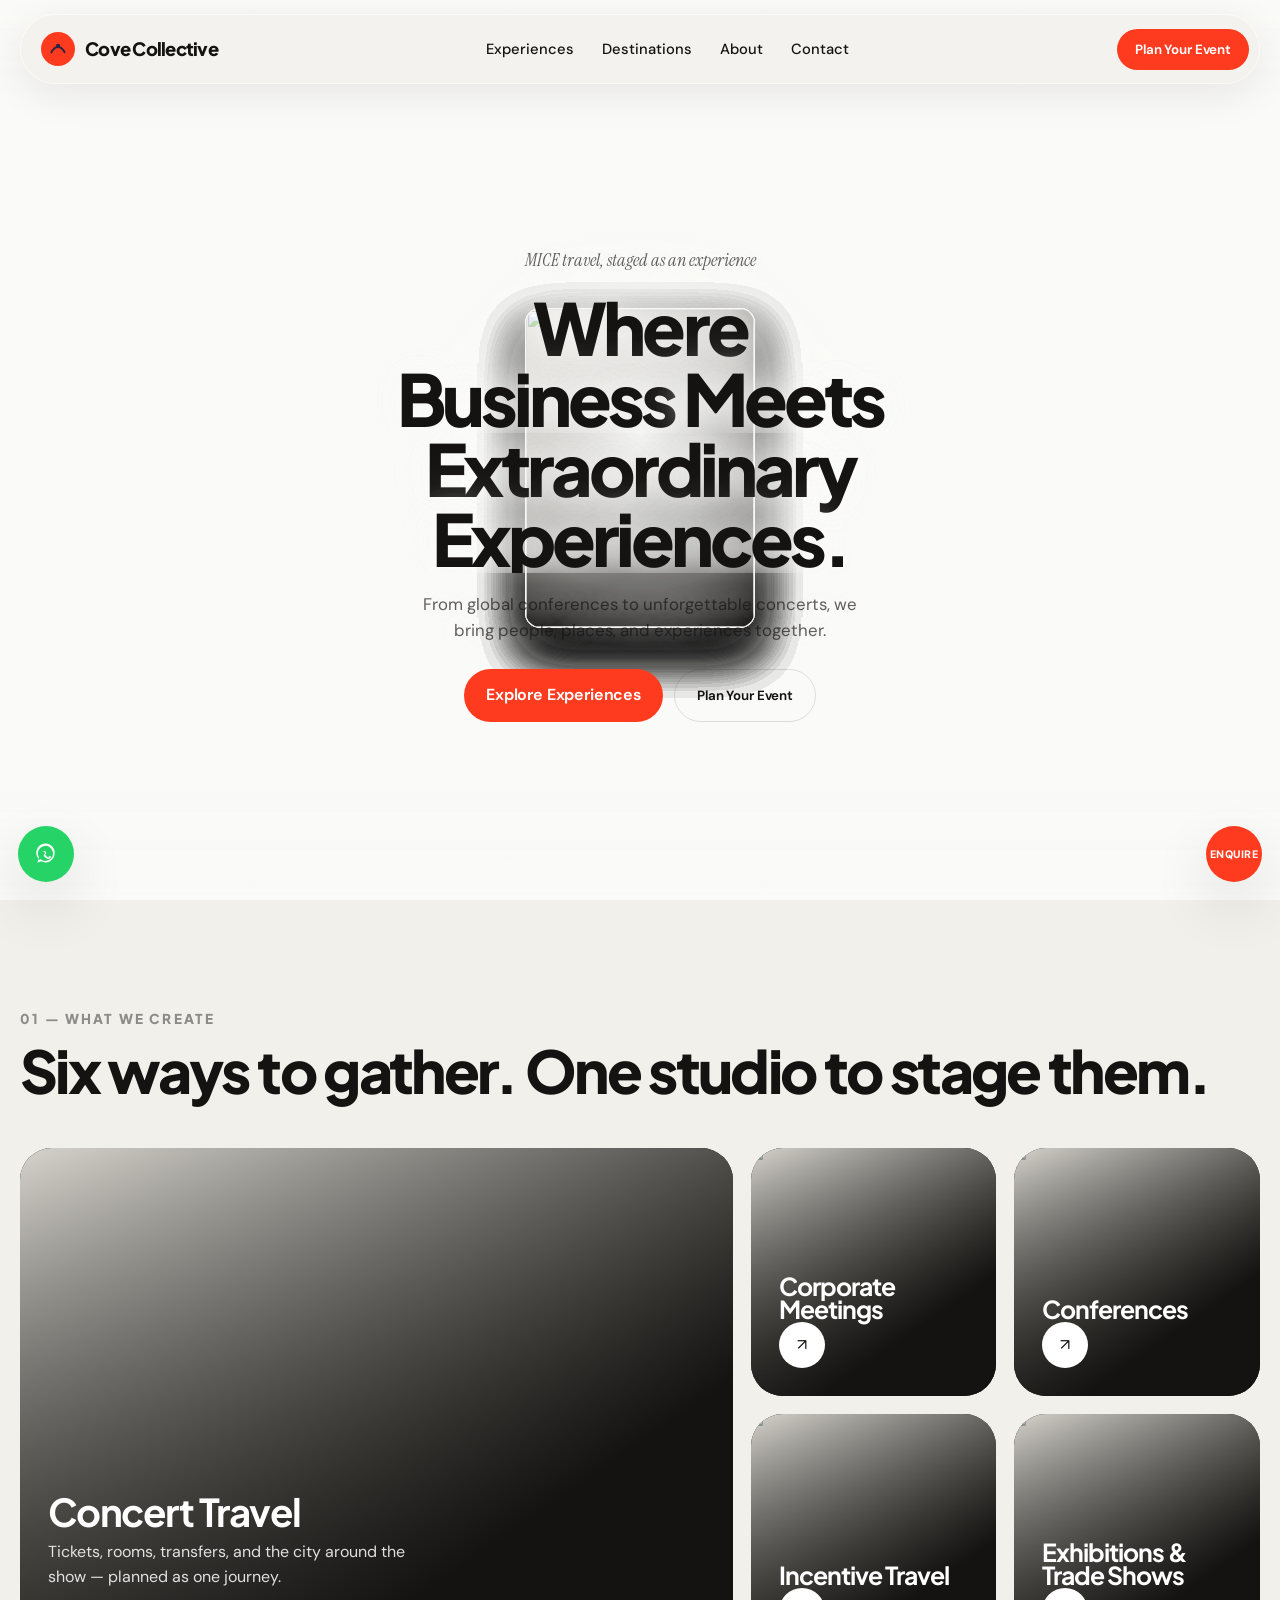
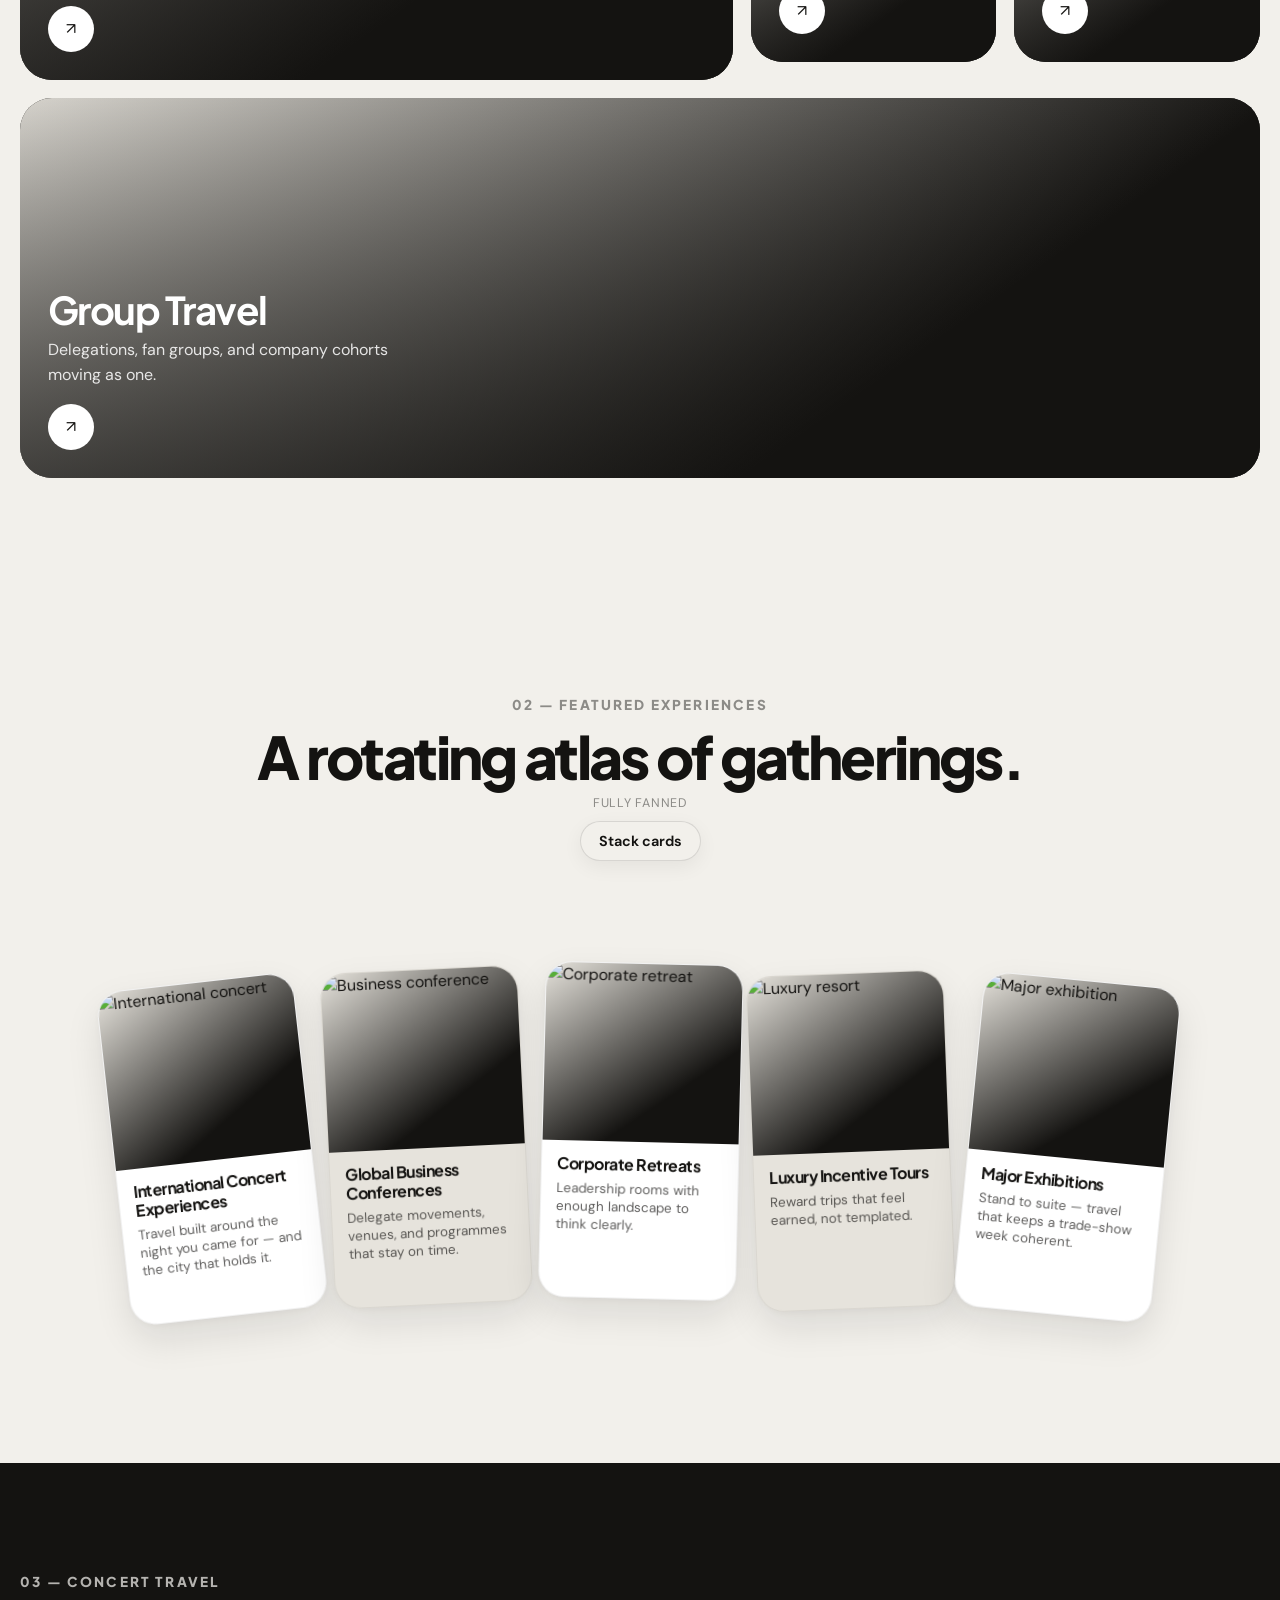
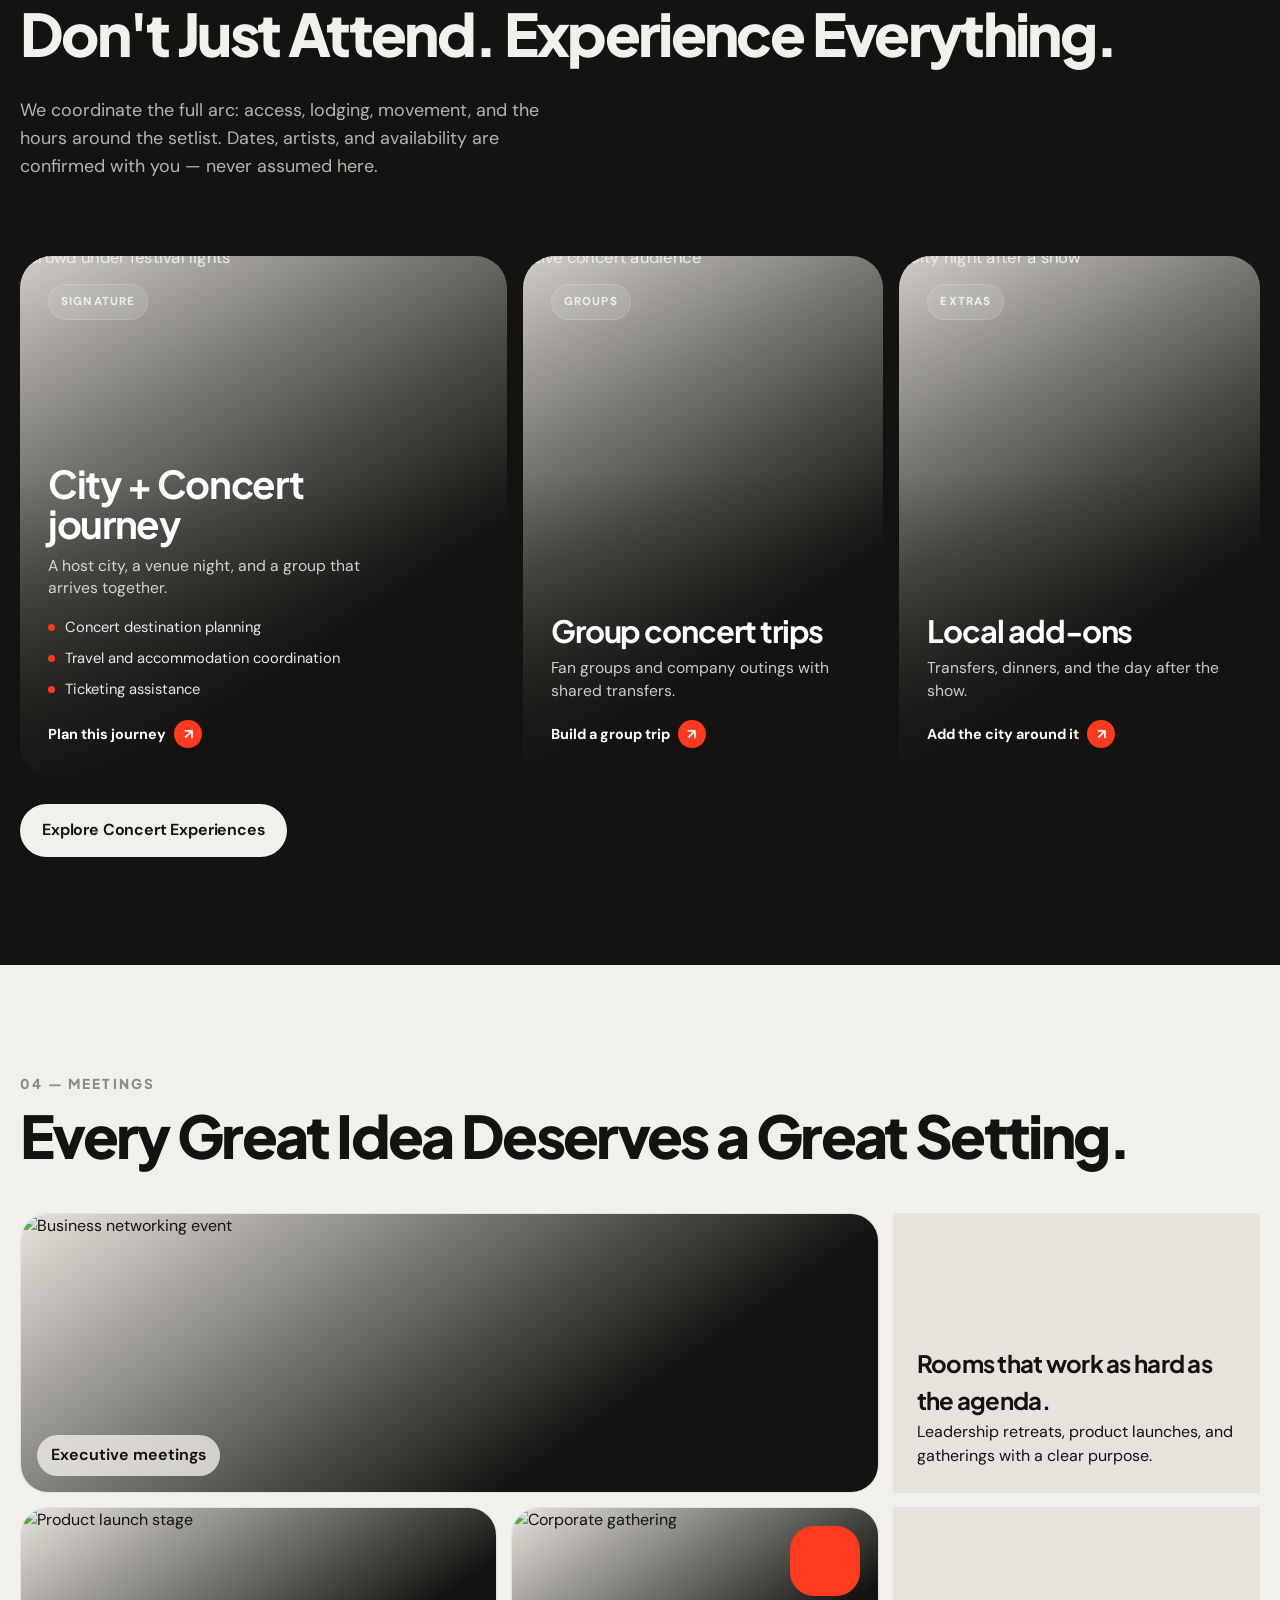
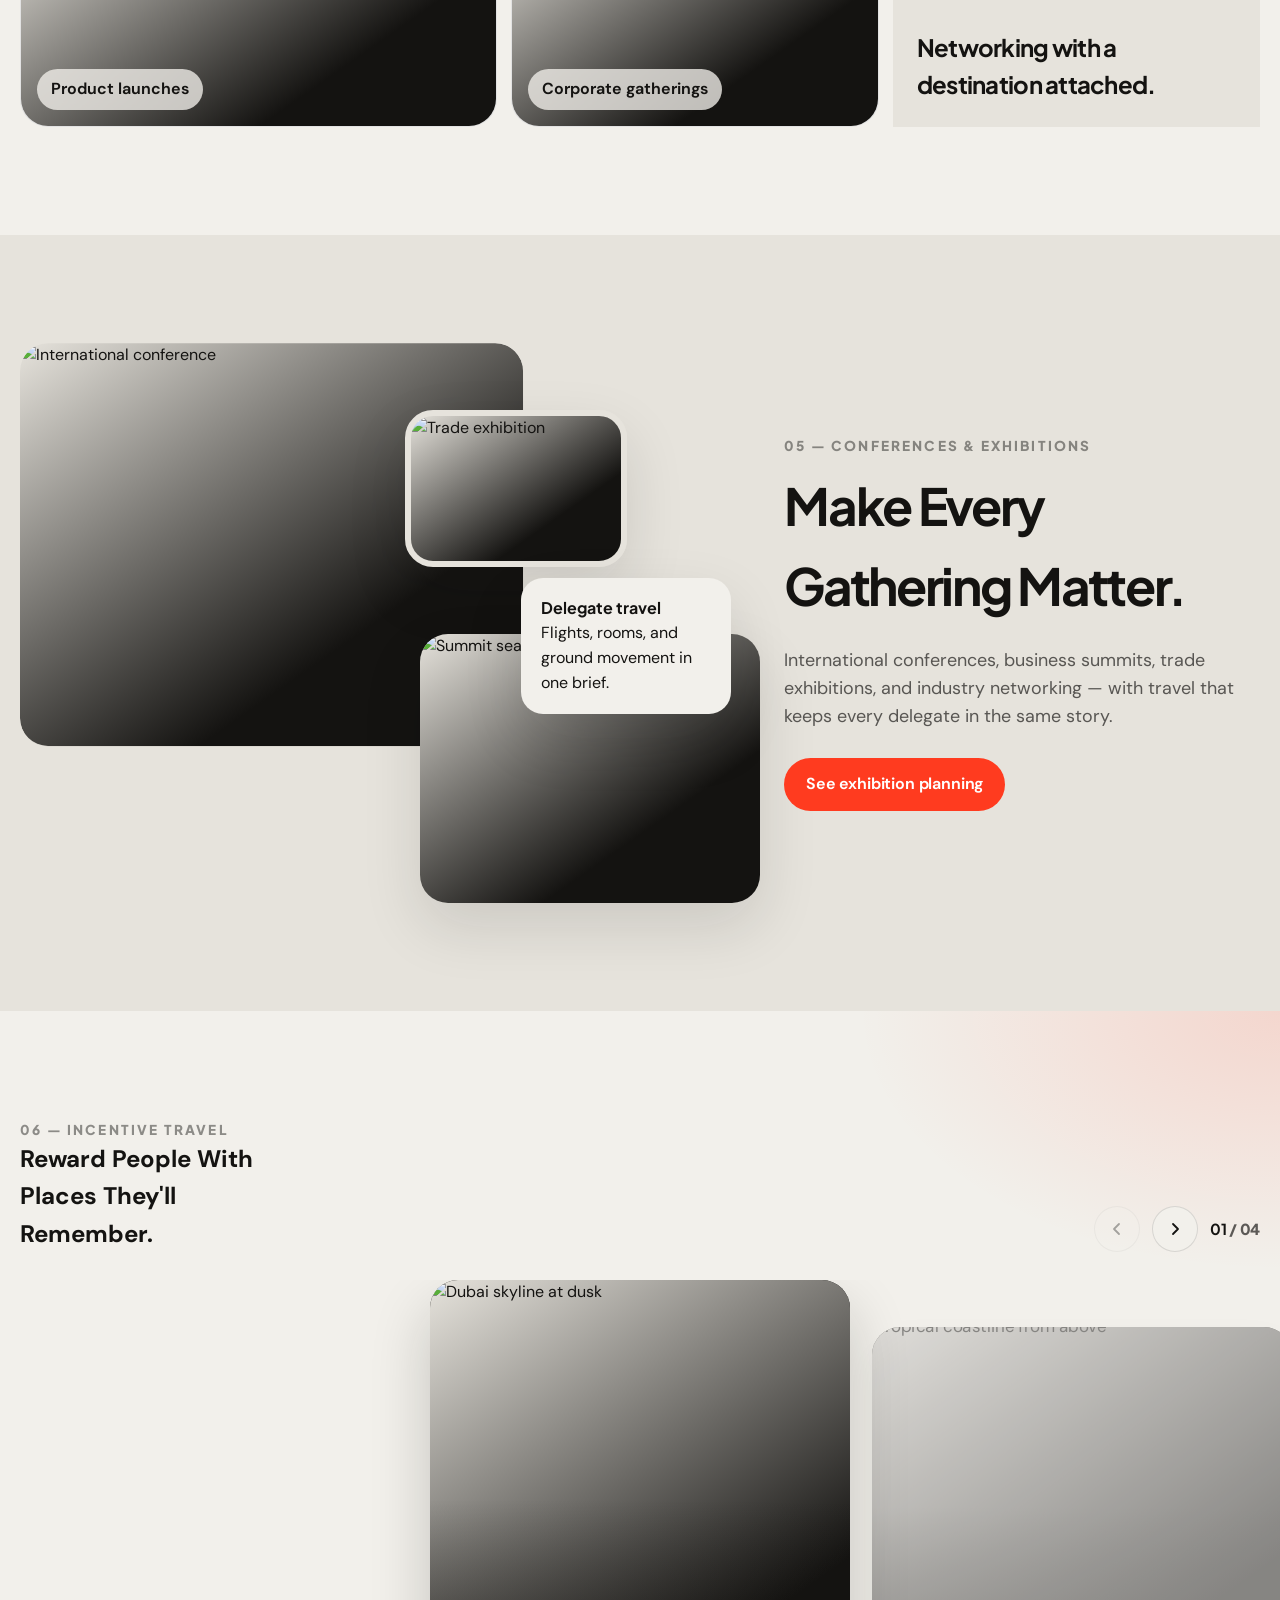
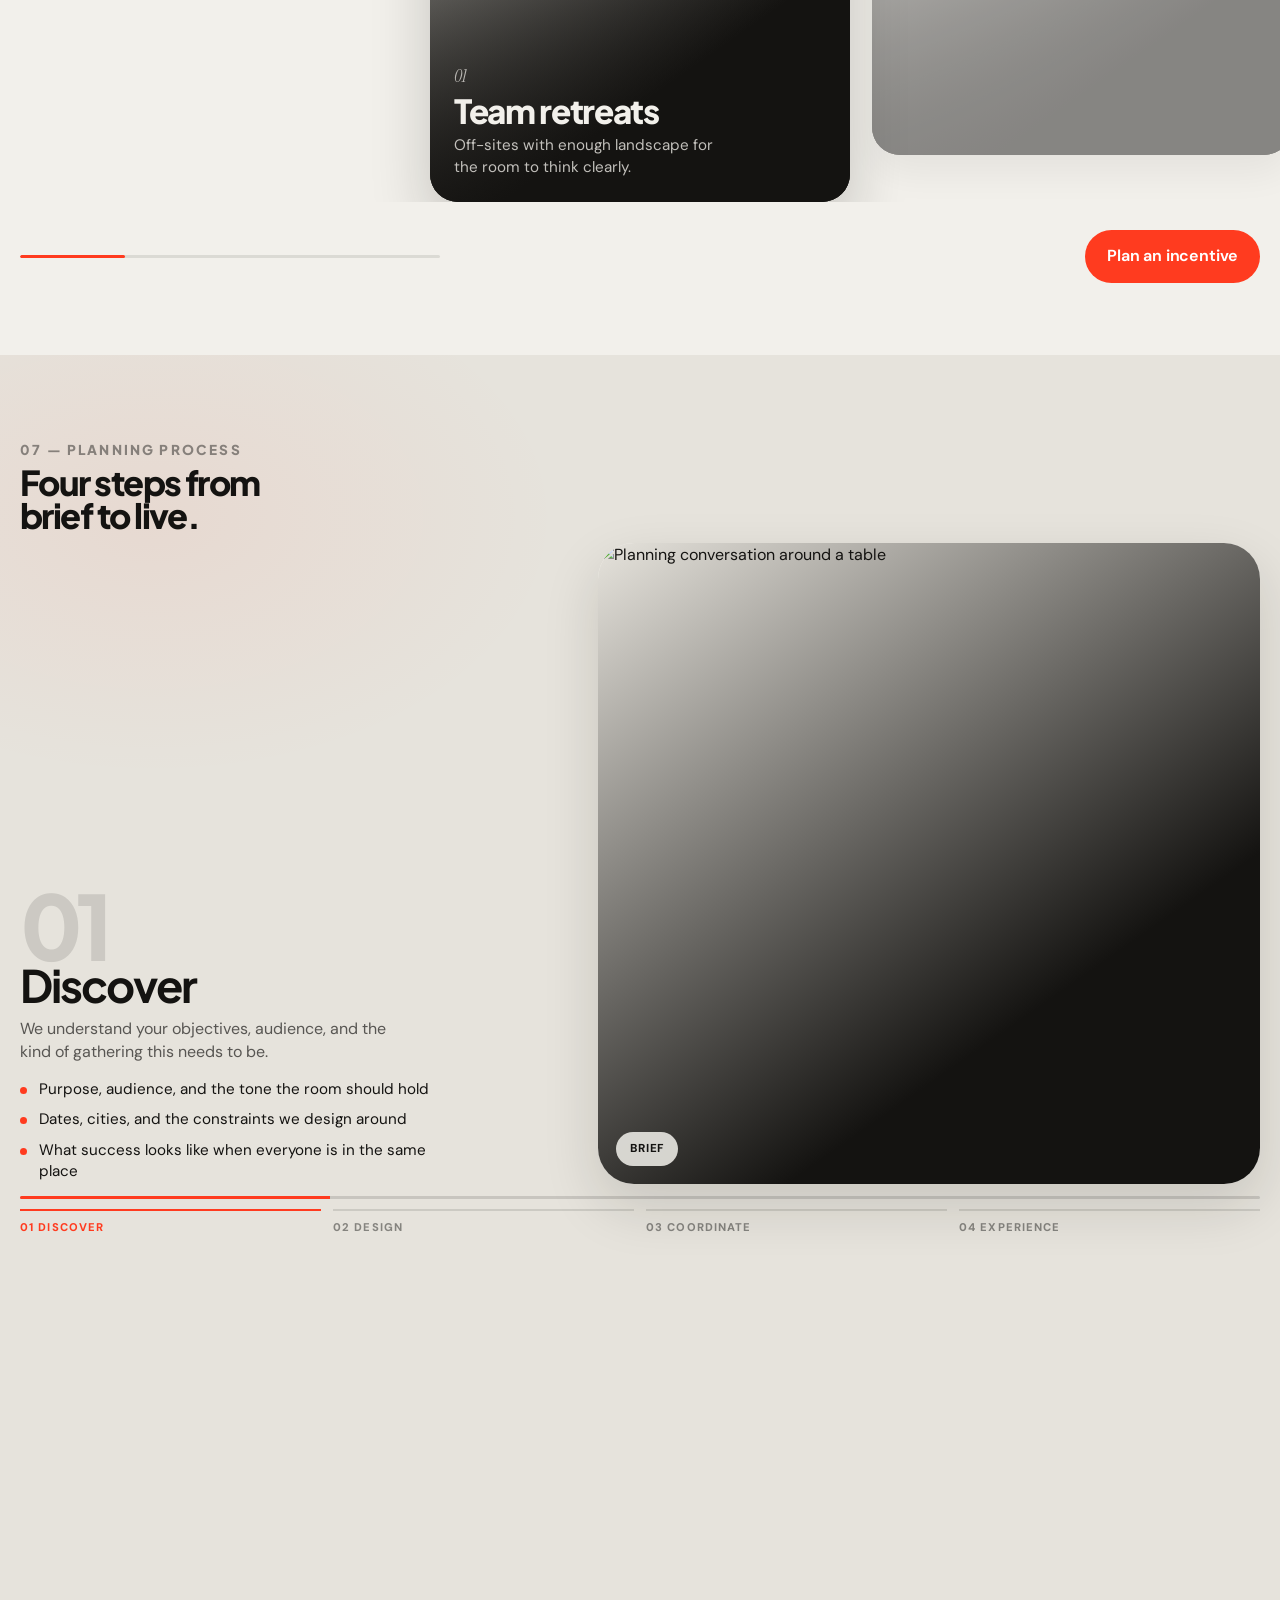
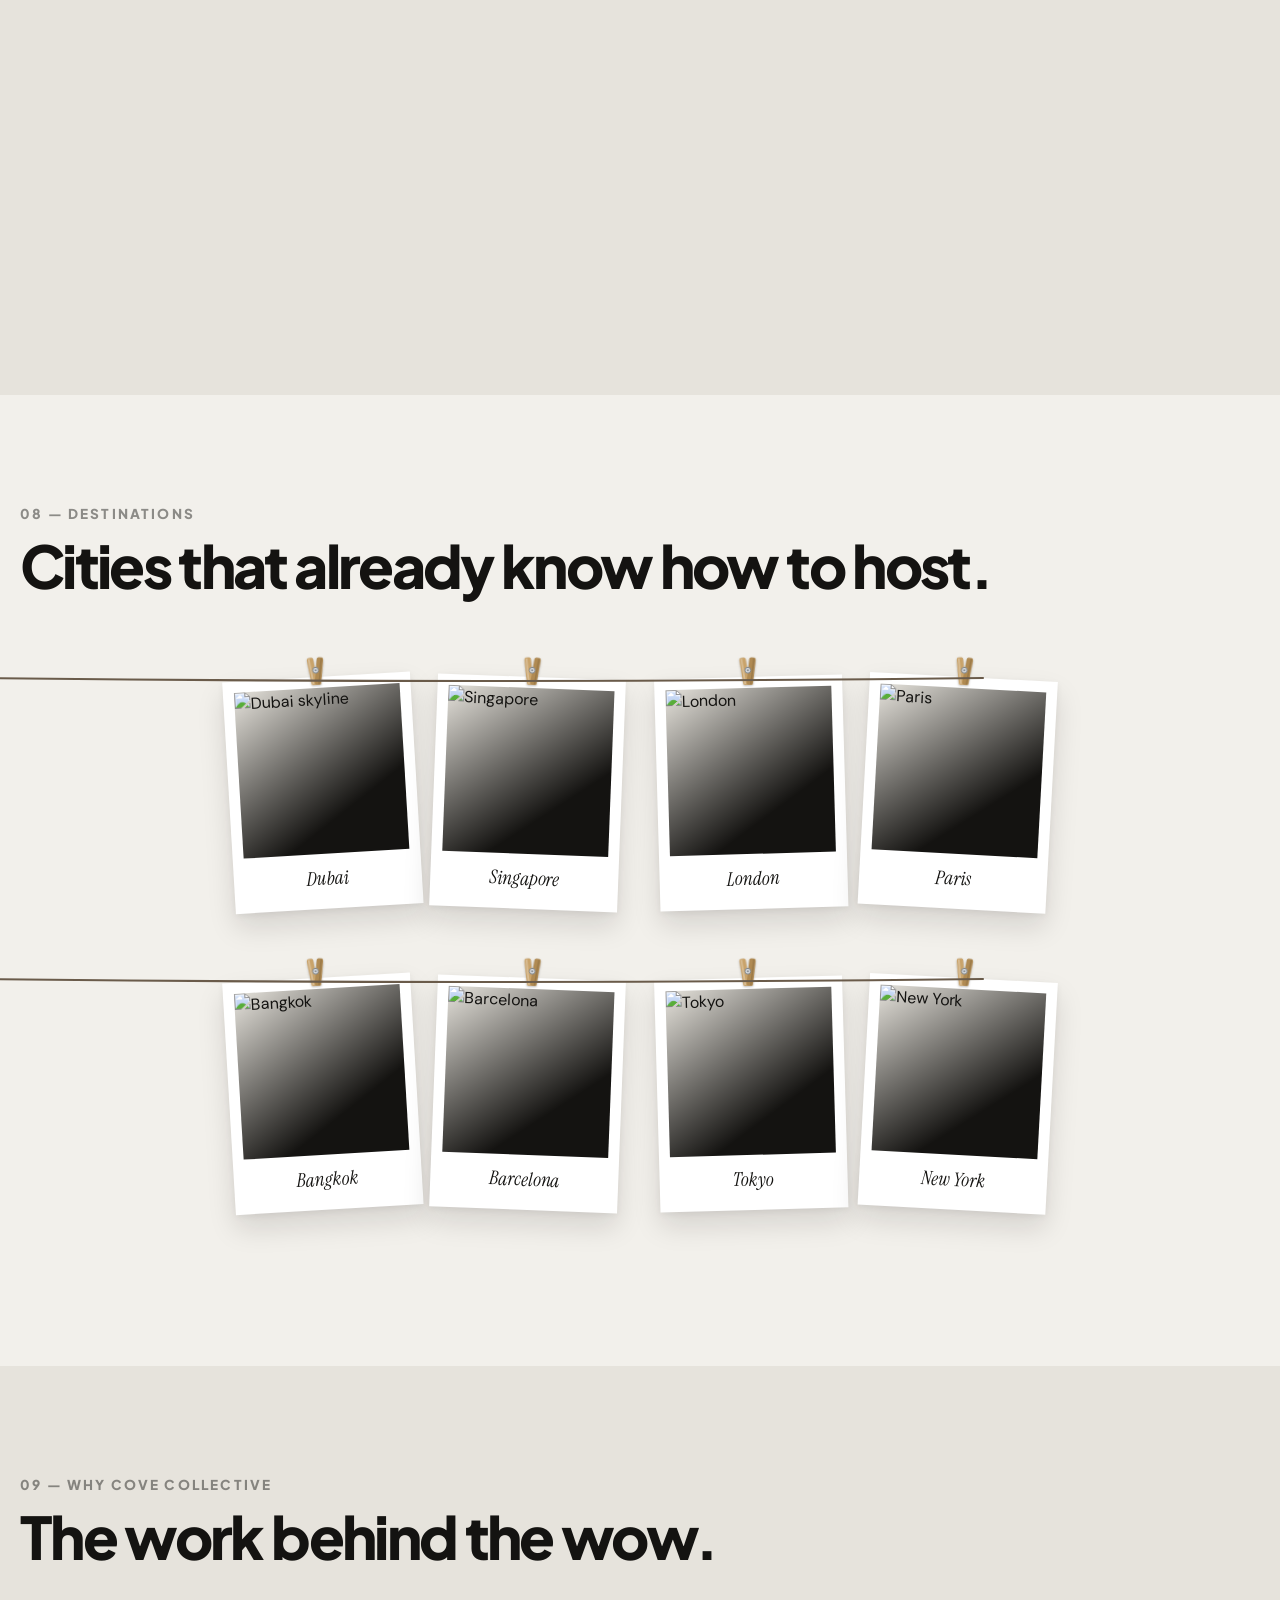
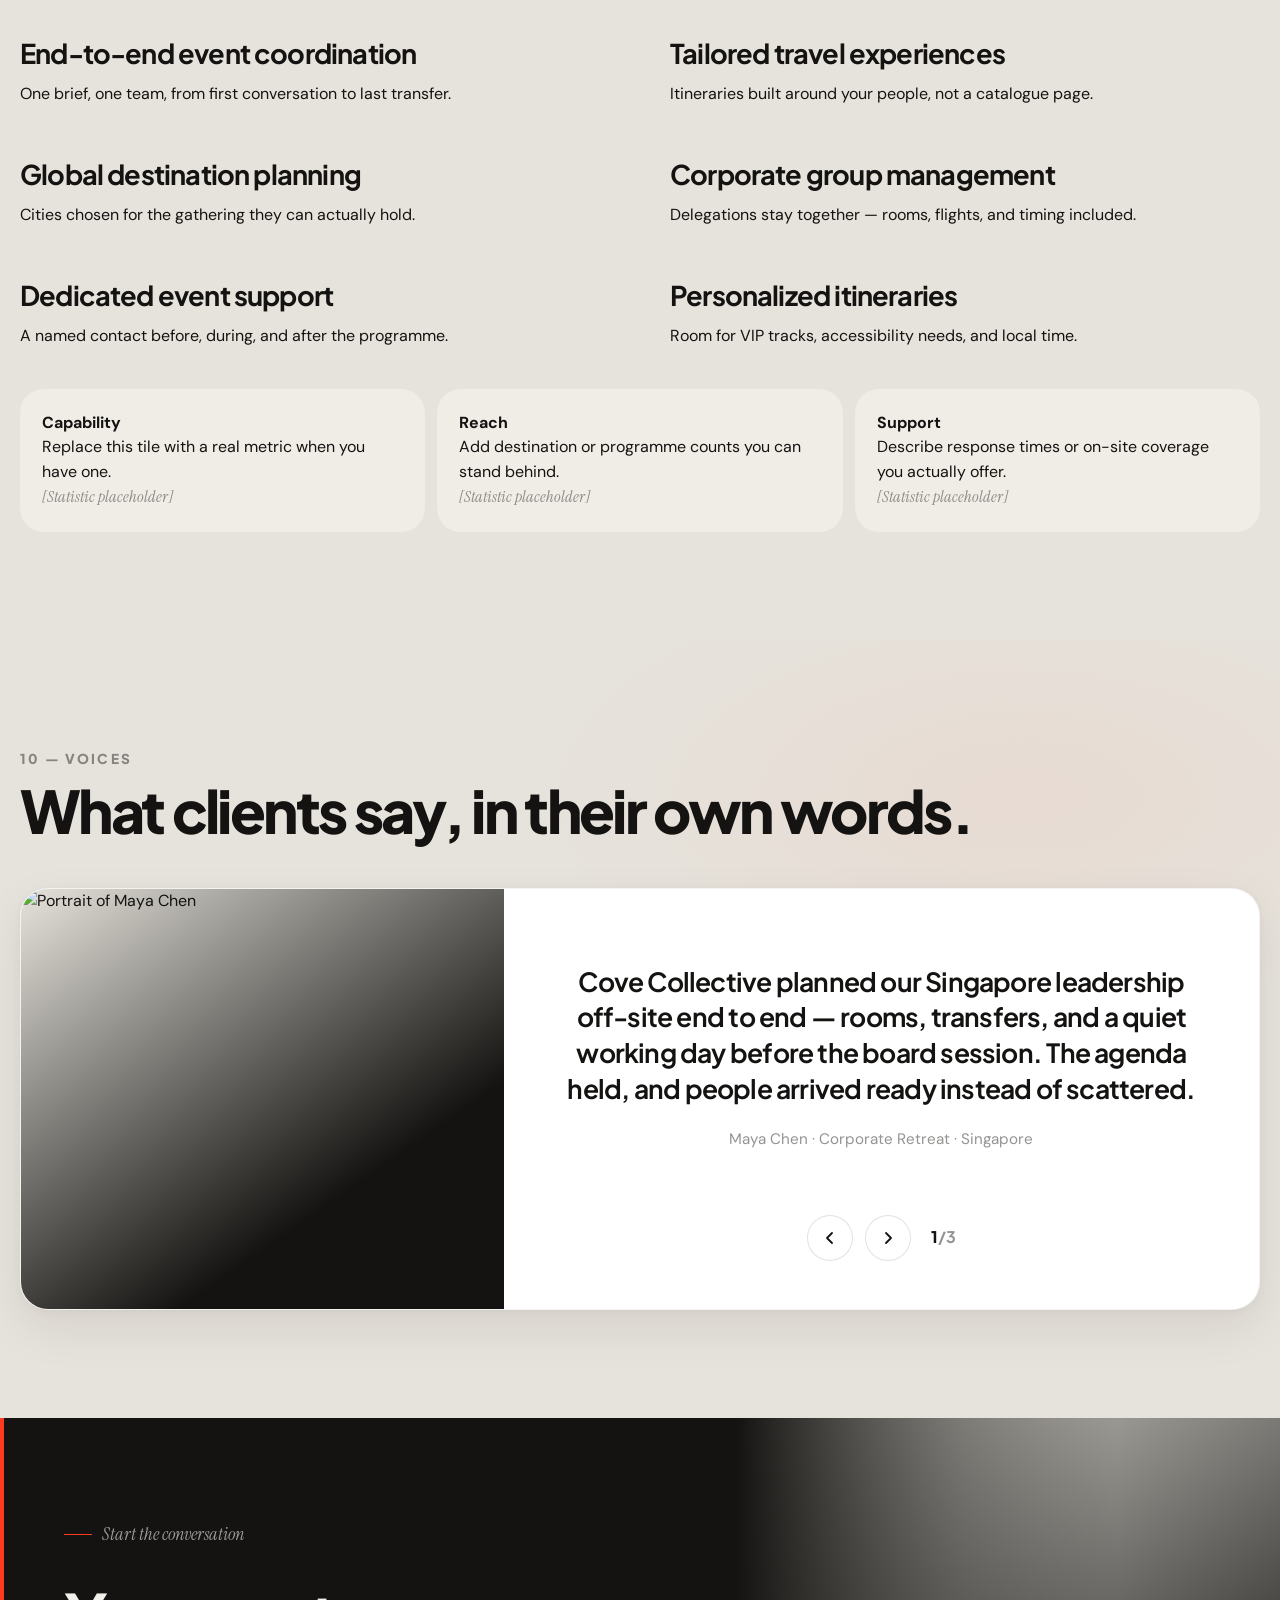
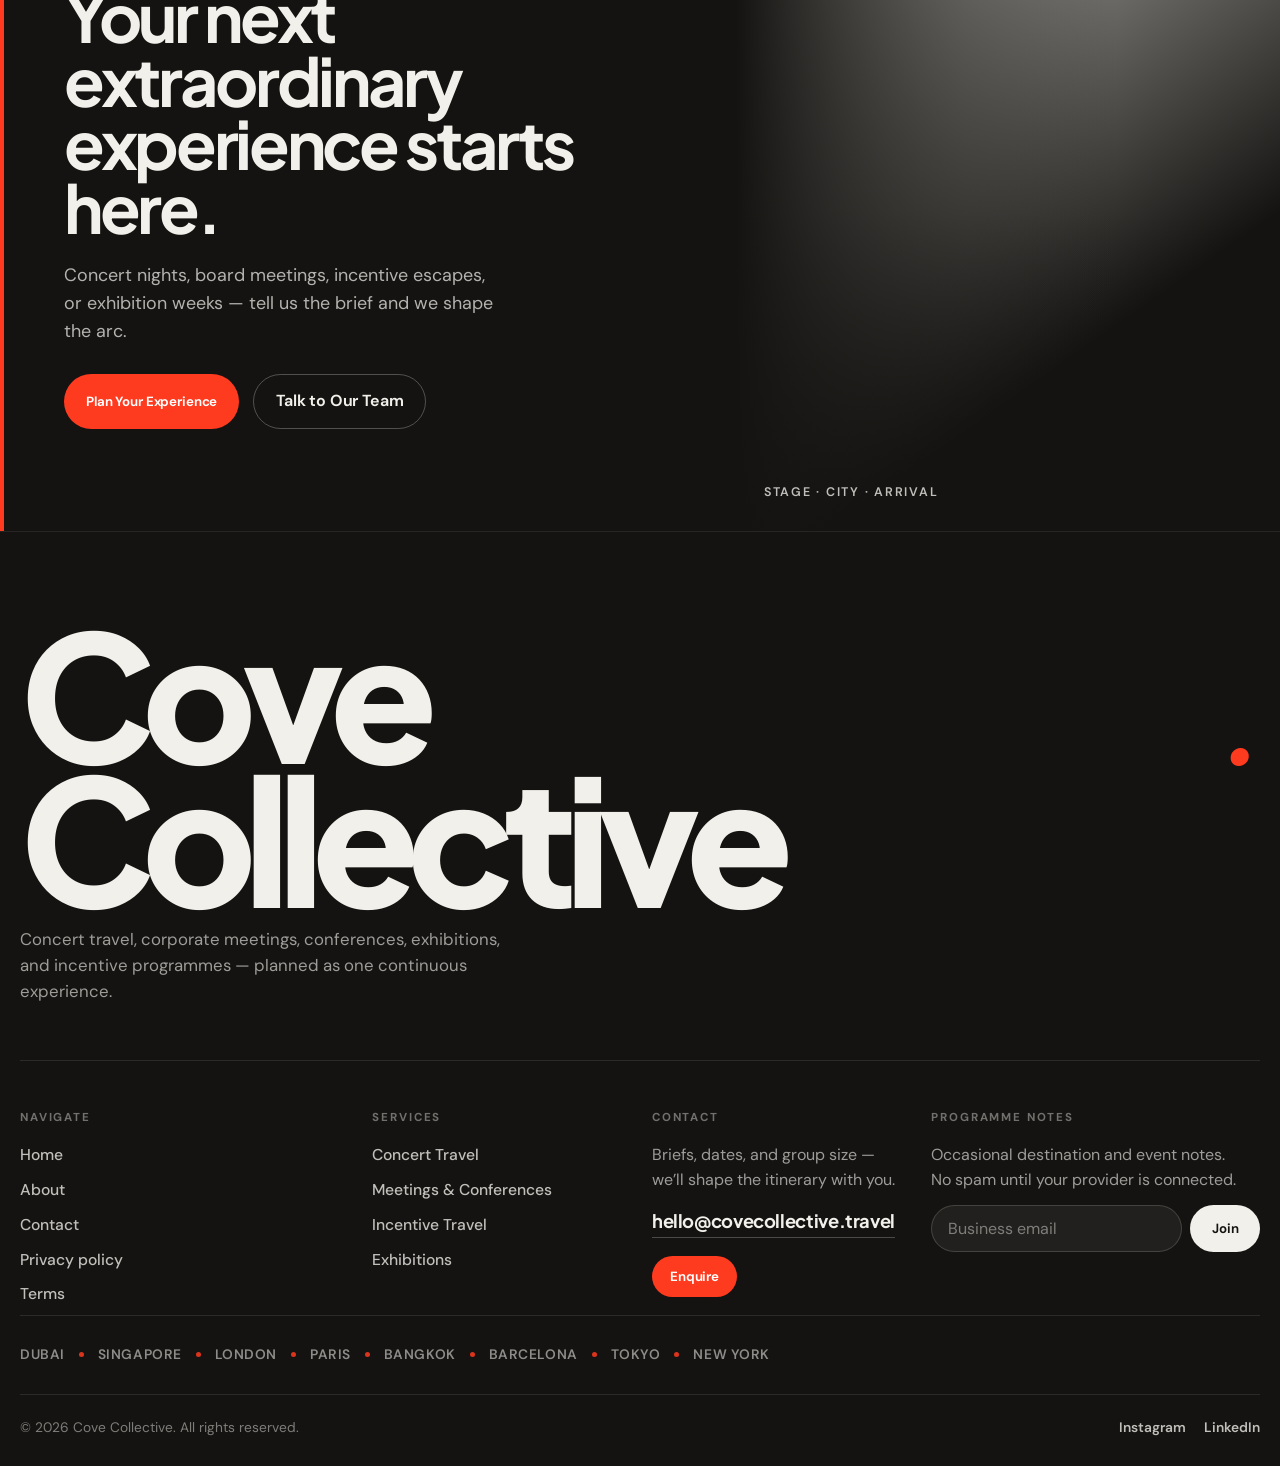
==== commit 90695b70: "Center testimonial quote and attribution in the voice card. EOF  Co-authored-by: Cursor <cursoragent" ====
--- a/index.html
+++ b/index.html
@@ -1090,6 +1090,14 @@
       padding: clamp(28px, 4vw, 48px) clamp(24px, 4vw, 52px);
       min-width: 0;
     }
+    .voice-body > div:first-child {
+      flex: 1;
+      display: flex;
+      flex-direction: column;
+      justify-content: center;
+      align-items: center;
+      text-align: center;
+    }
     .voice-quote {
       font-family: var(--font-display);
       font-size: clamp(1.2rem, 2.4vw, 1.65rem);
@@ -1098,15 +1106,19 @@
       line-height: 1.35;
       color: var(--ink);
       max-width: 34ch;
+      margin-inline: auto;
+      text-align: center;
     }
     .voice-meta {
       margin-top: 22px;
       color: var(--ink-mute);
       font-size: .95rem;
+      text-align: center;
     }
     .voice-controls {
       display: flex;
       align-items: center;
+      justify-content: center;
       gap: 12px;
       margin-top: auto;
     }
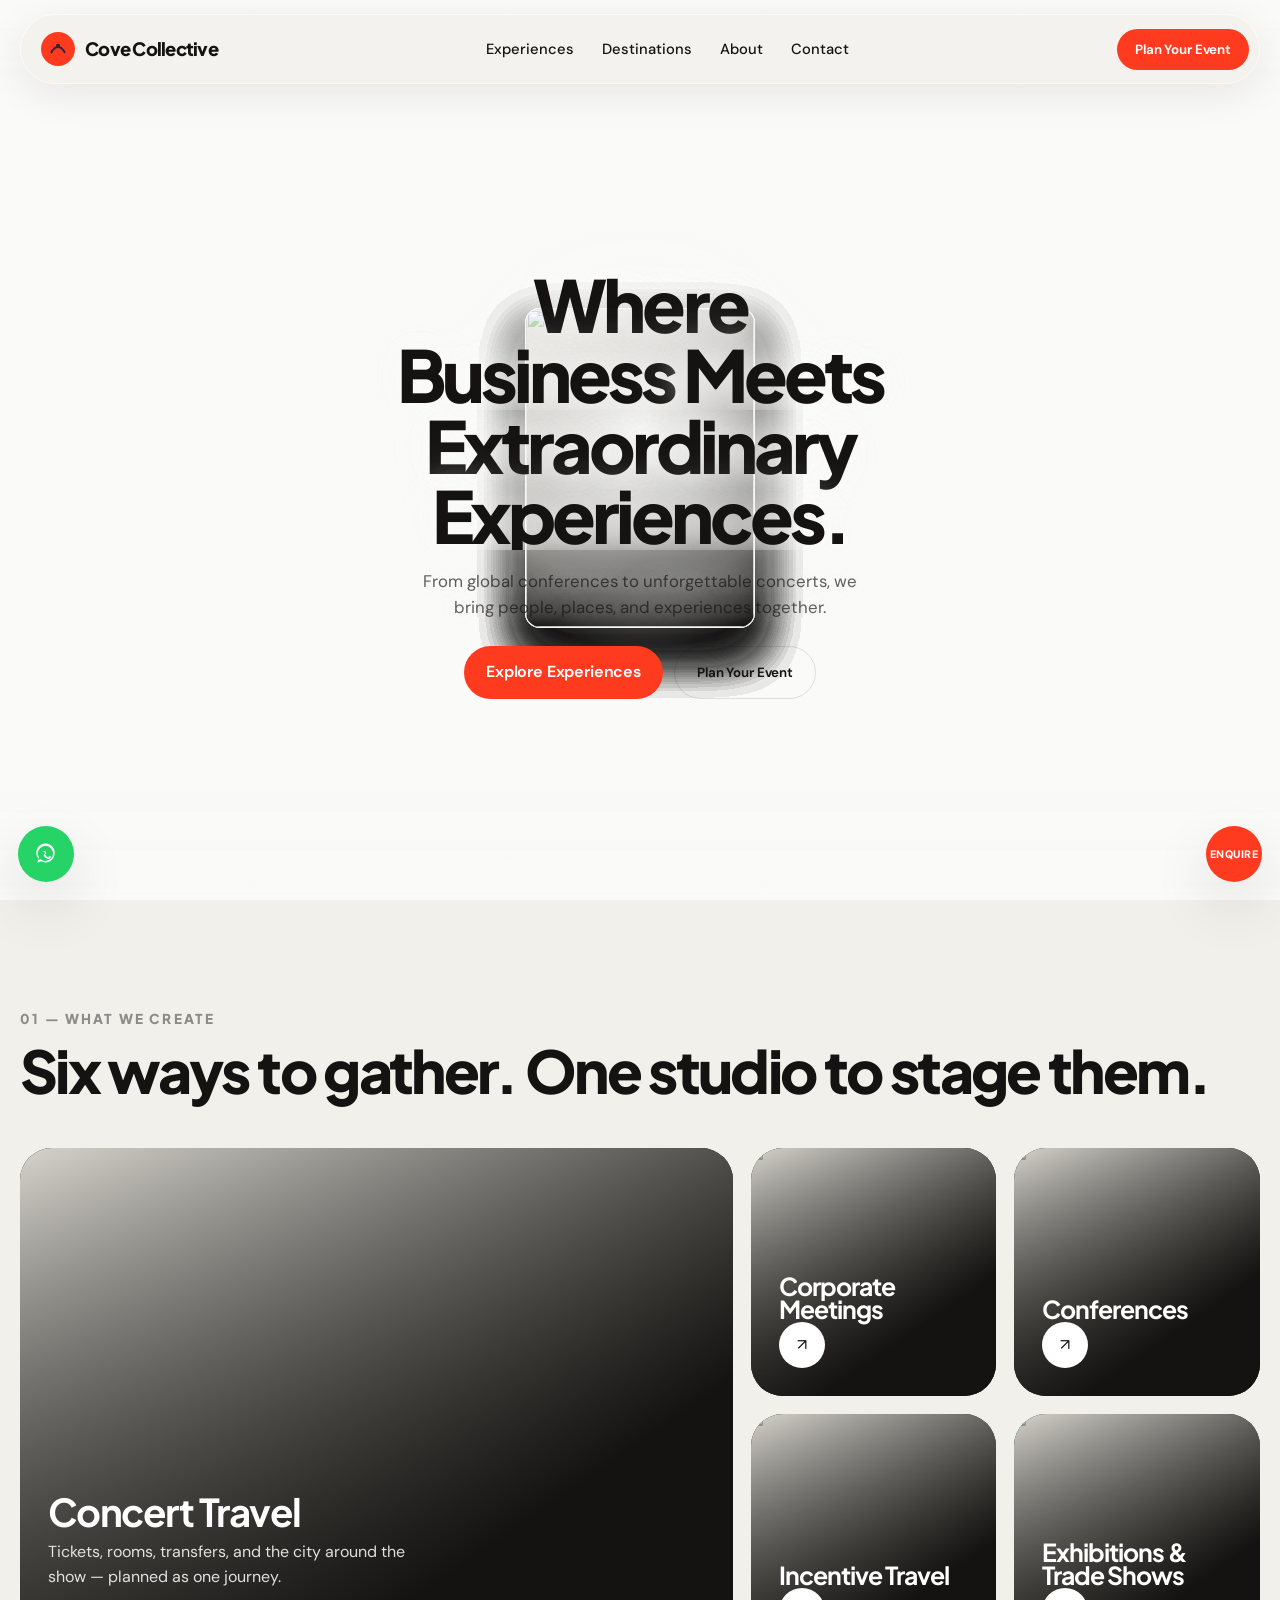
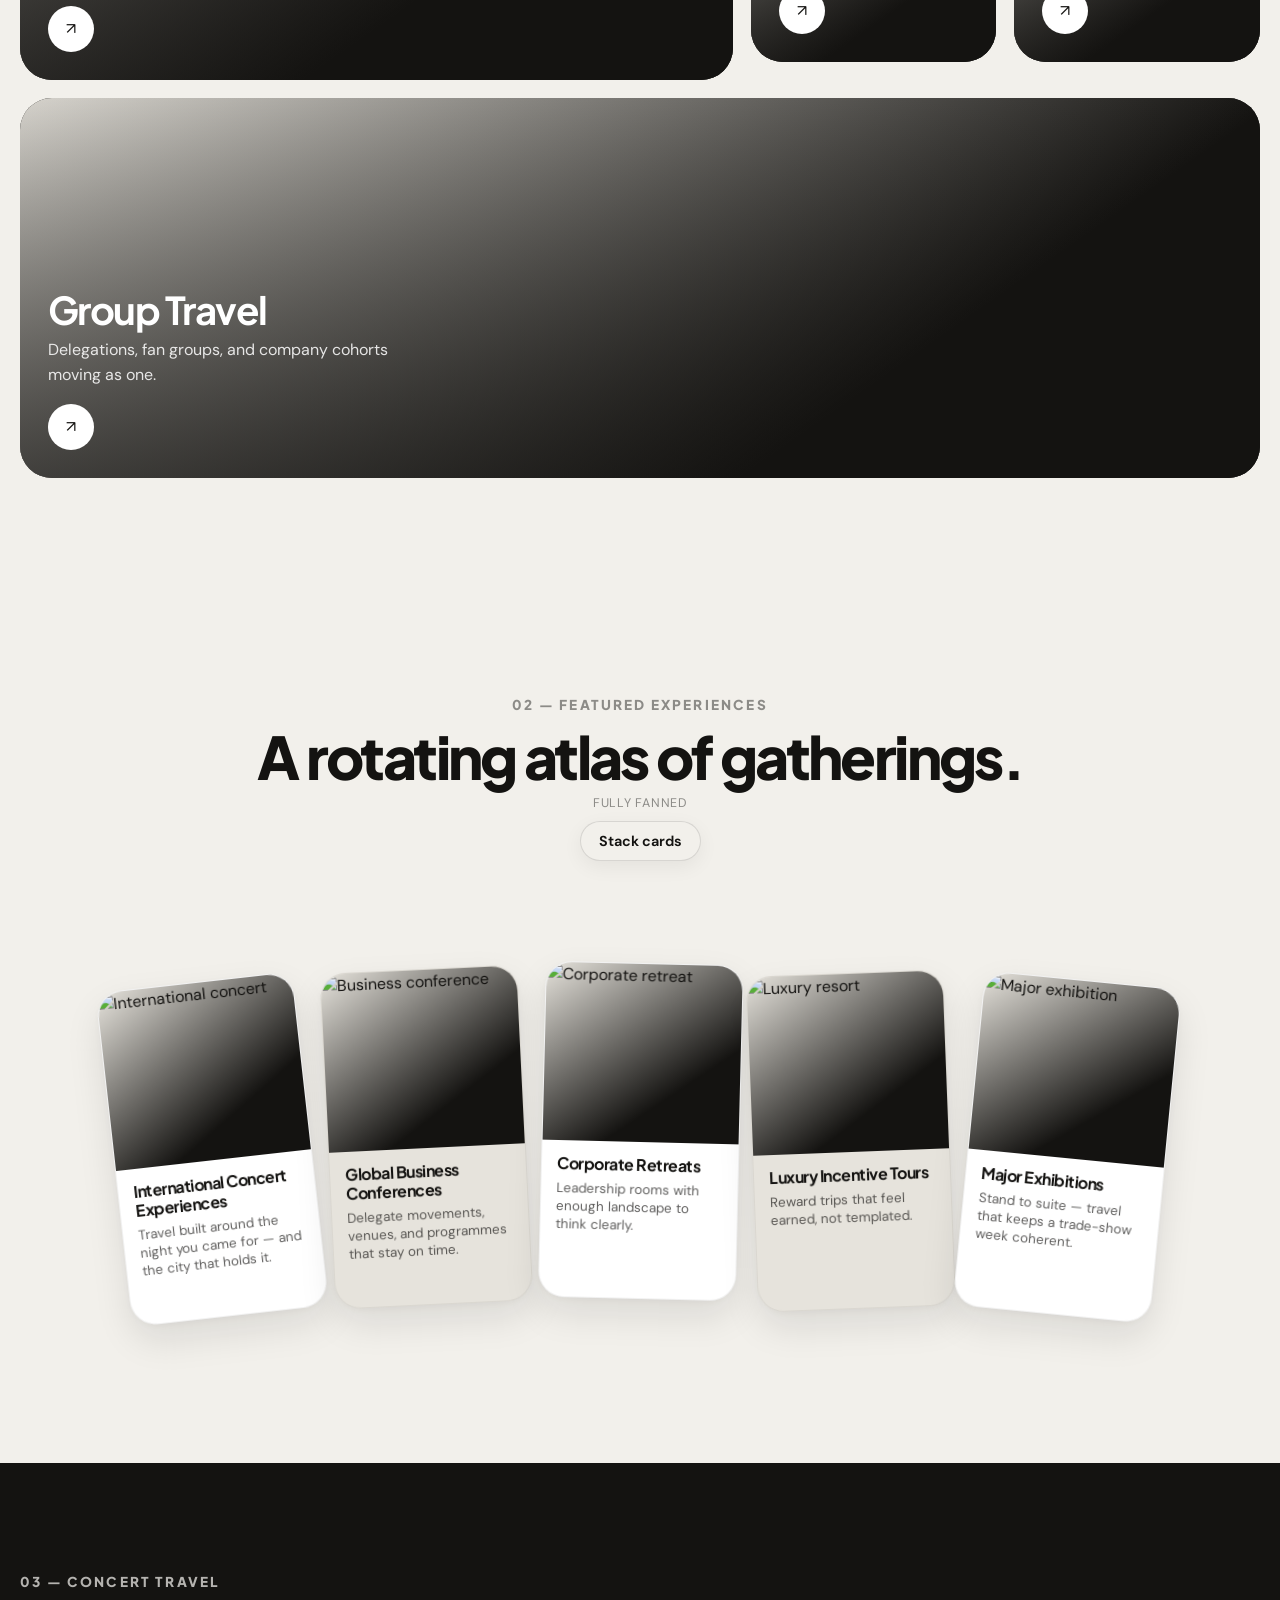
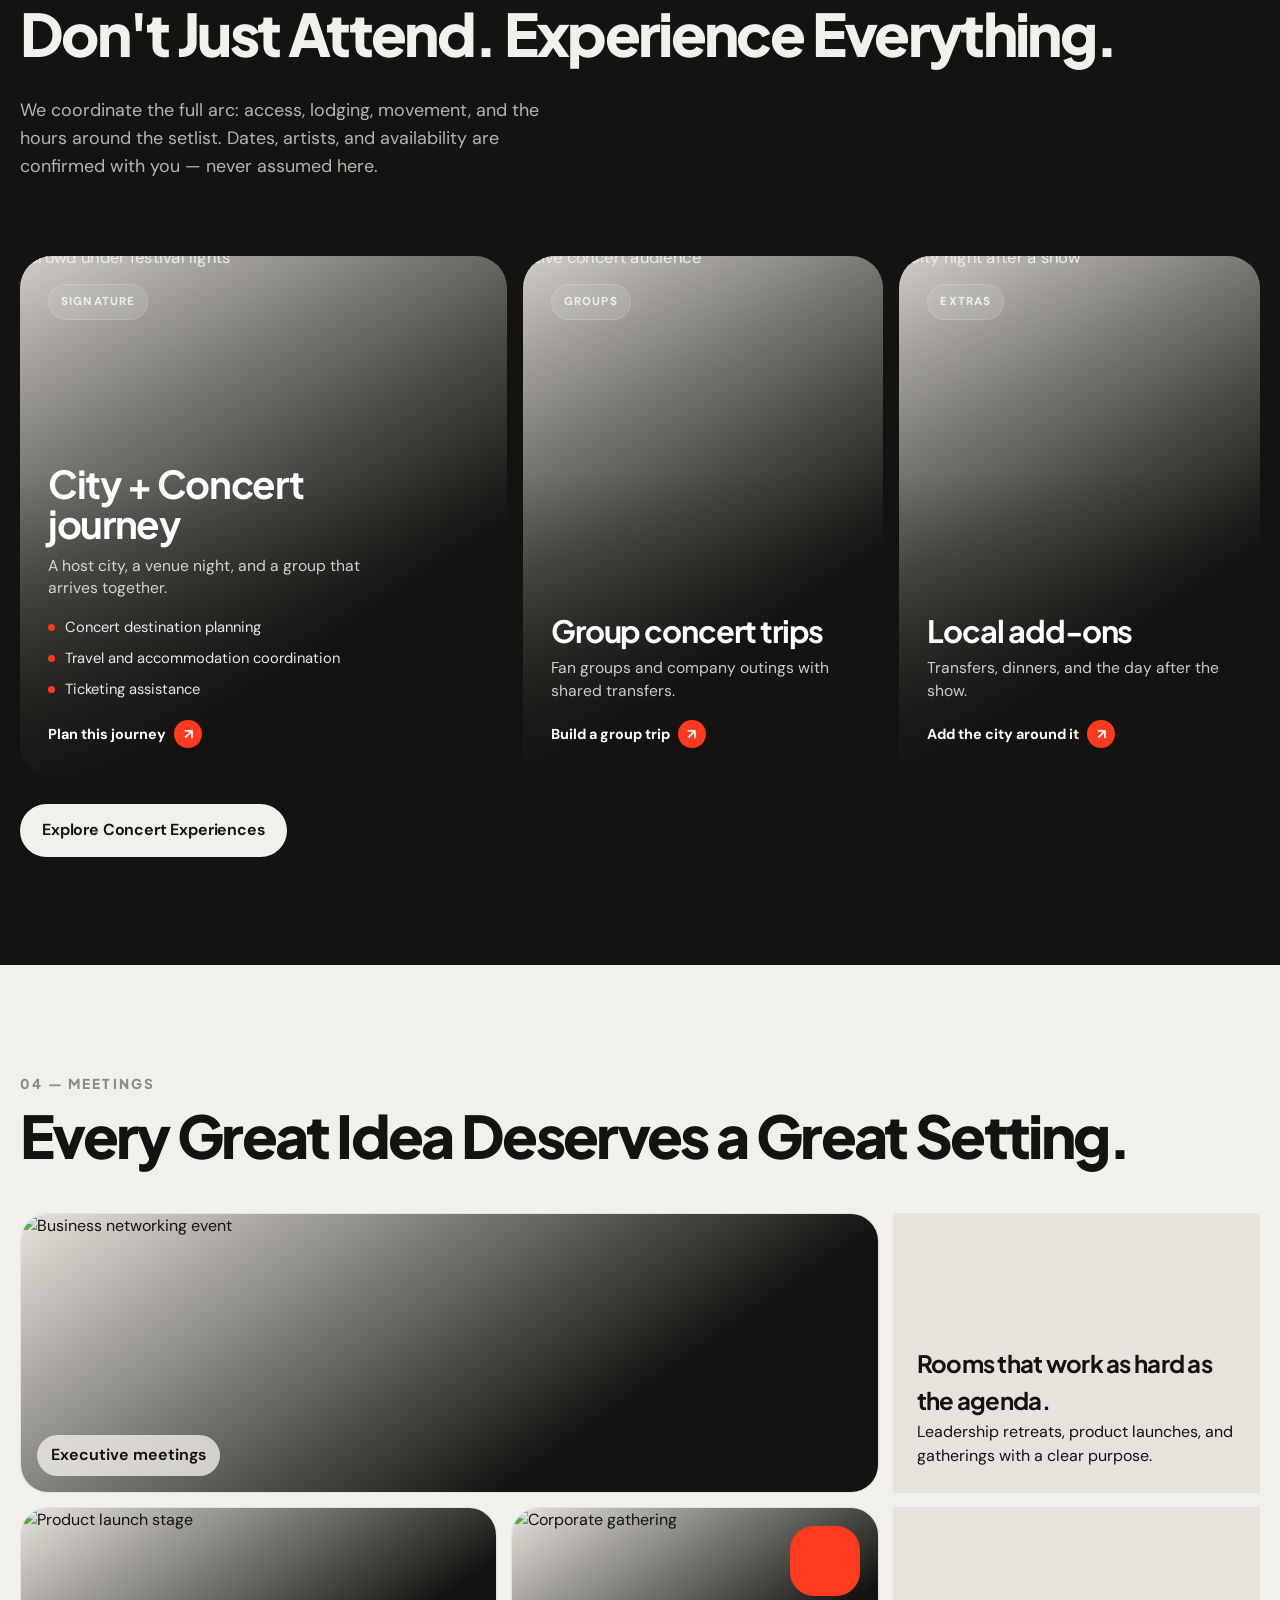
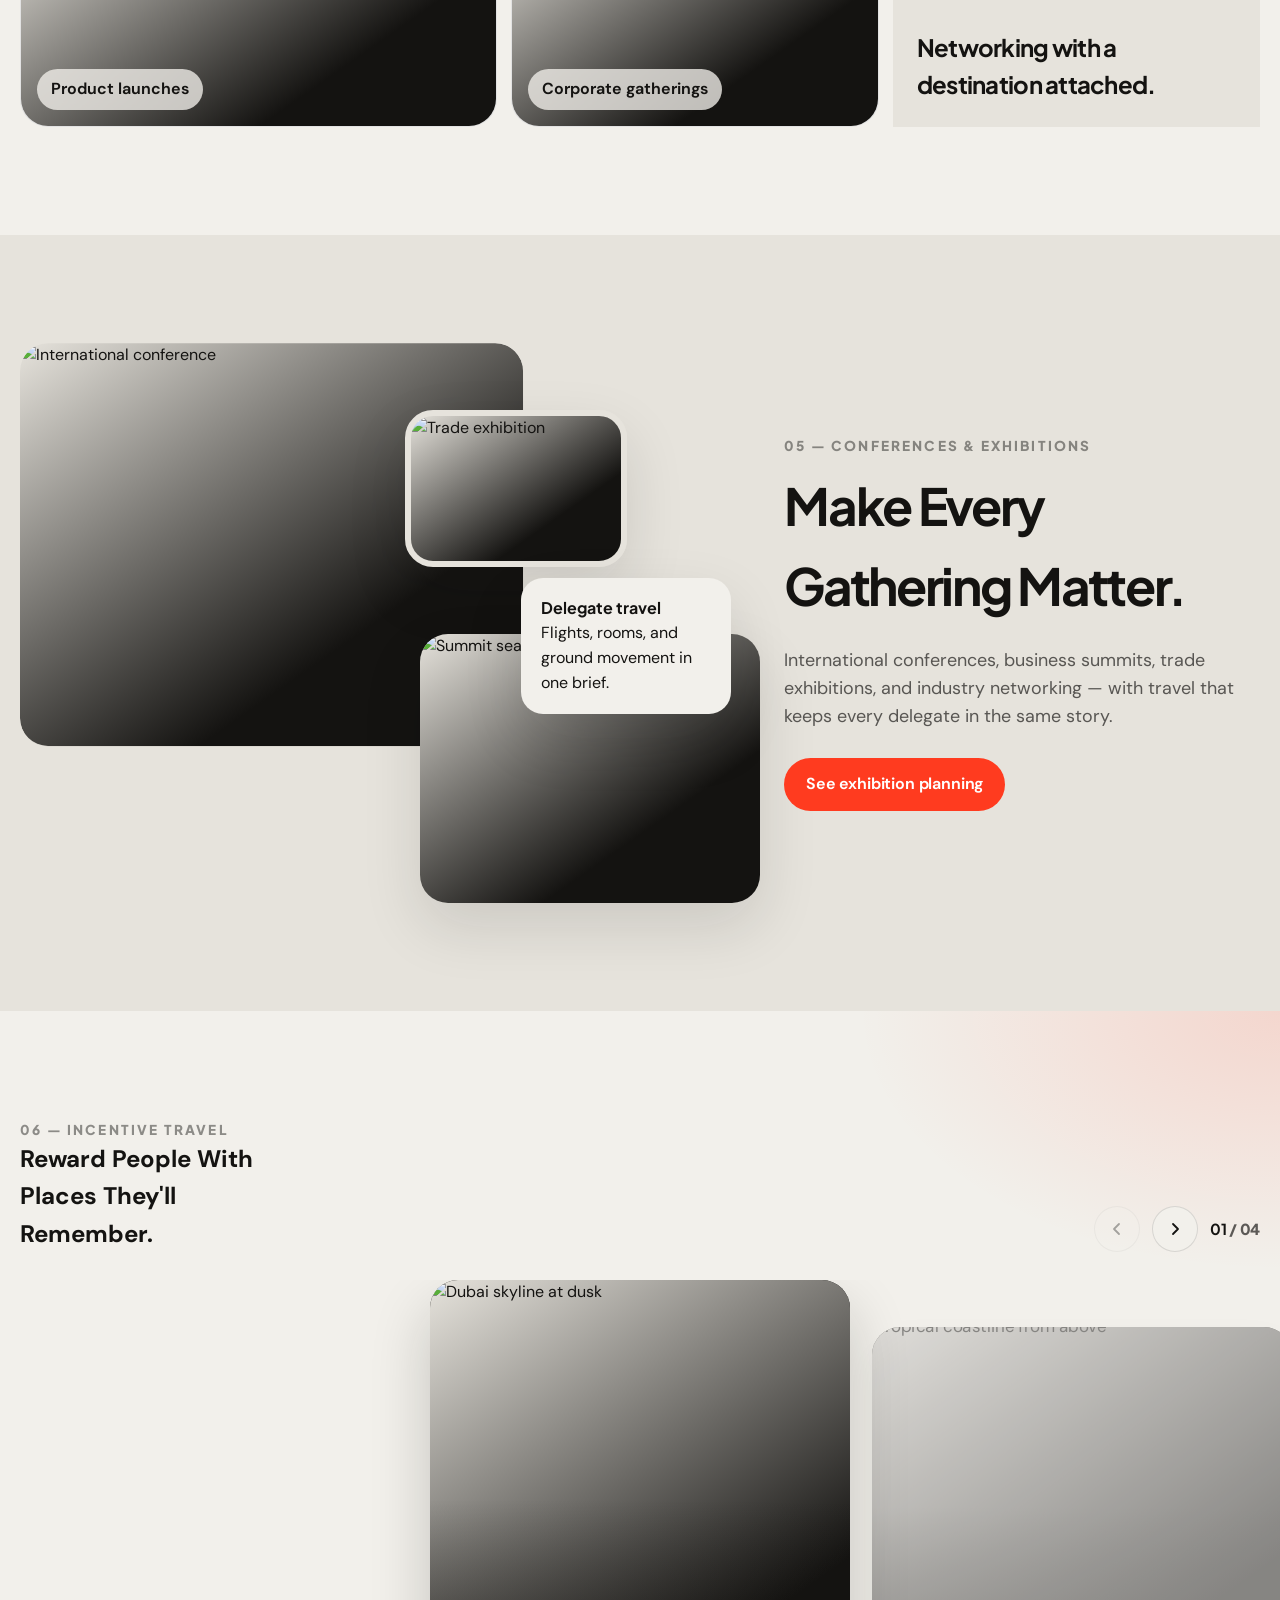
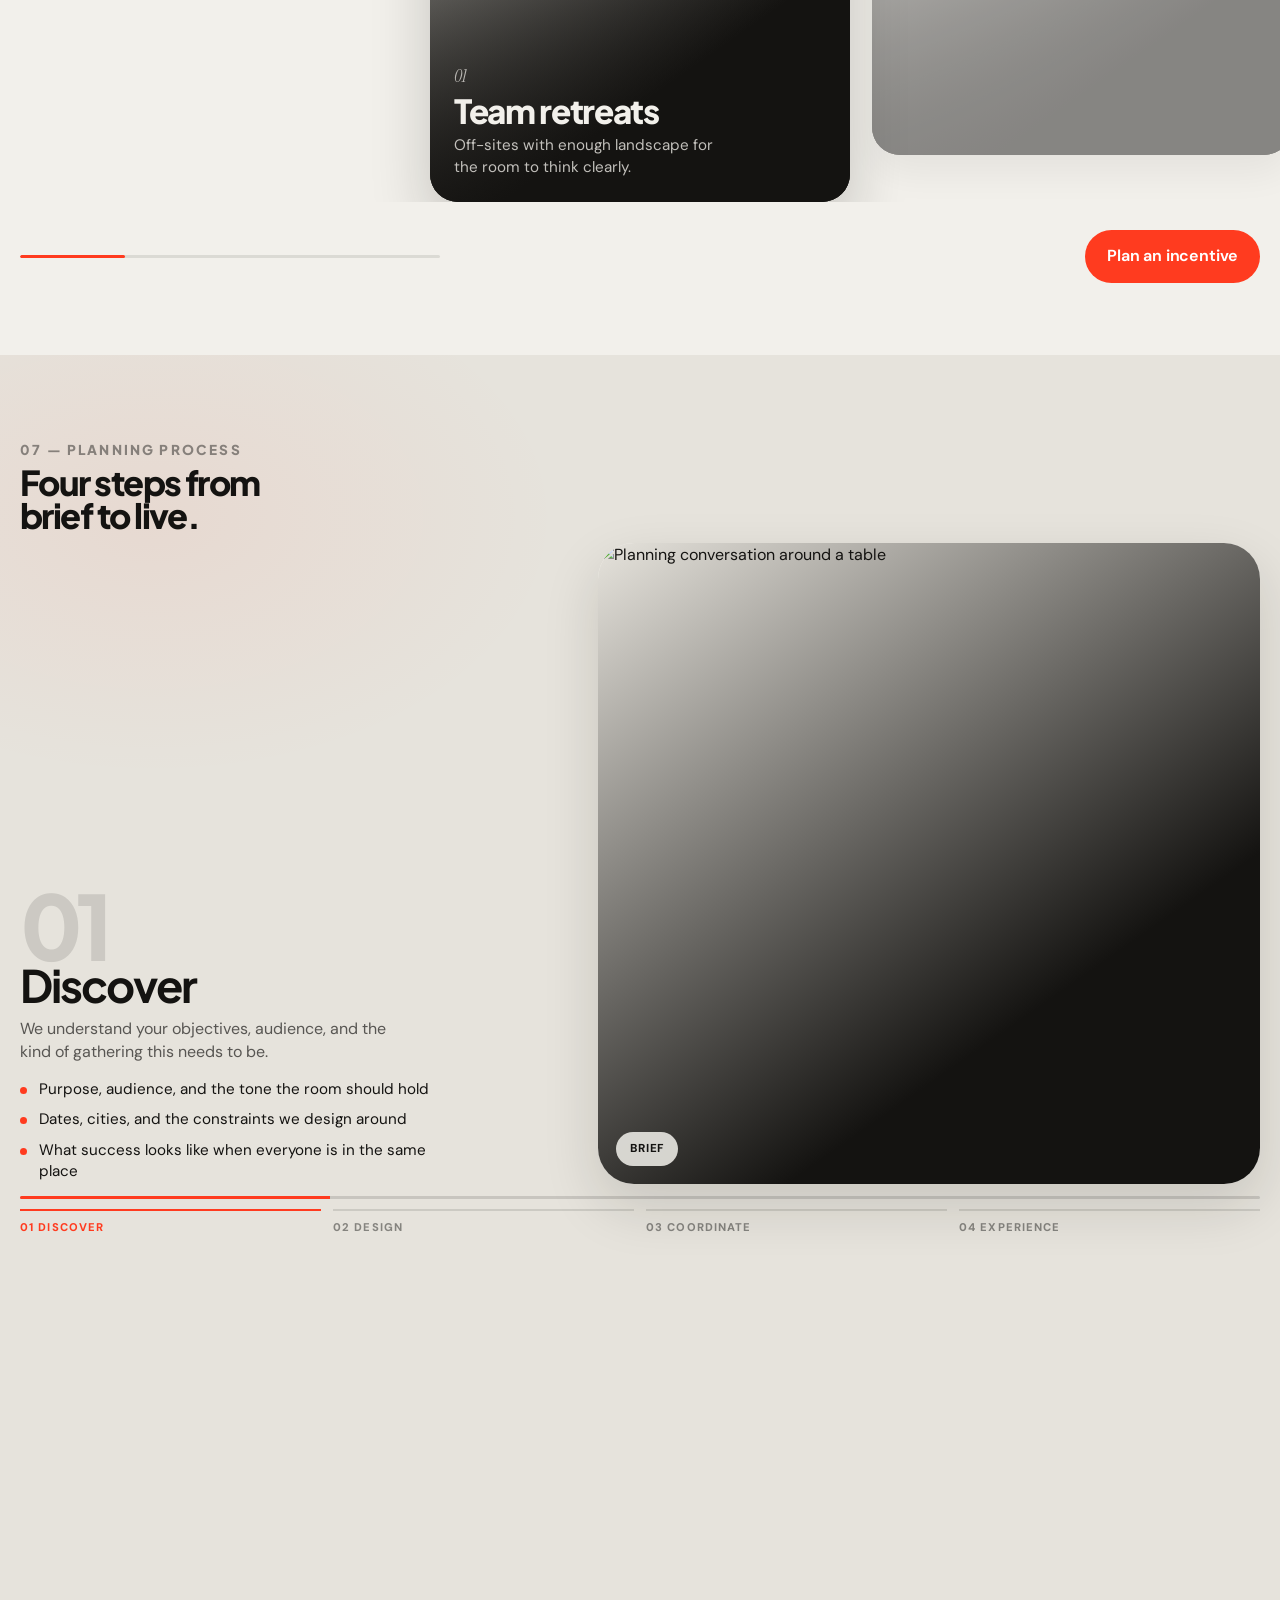
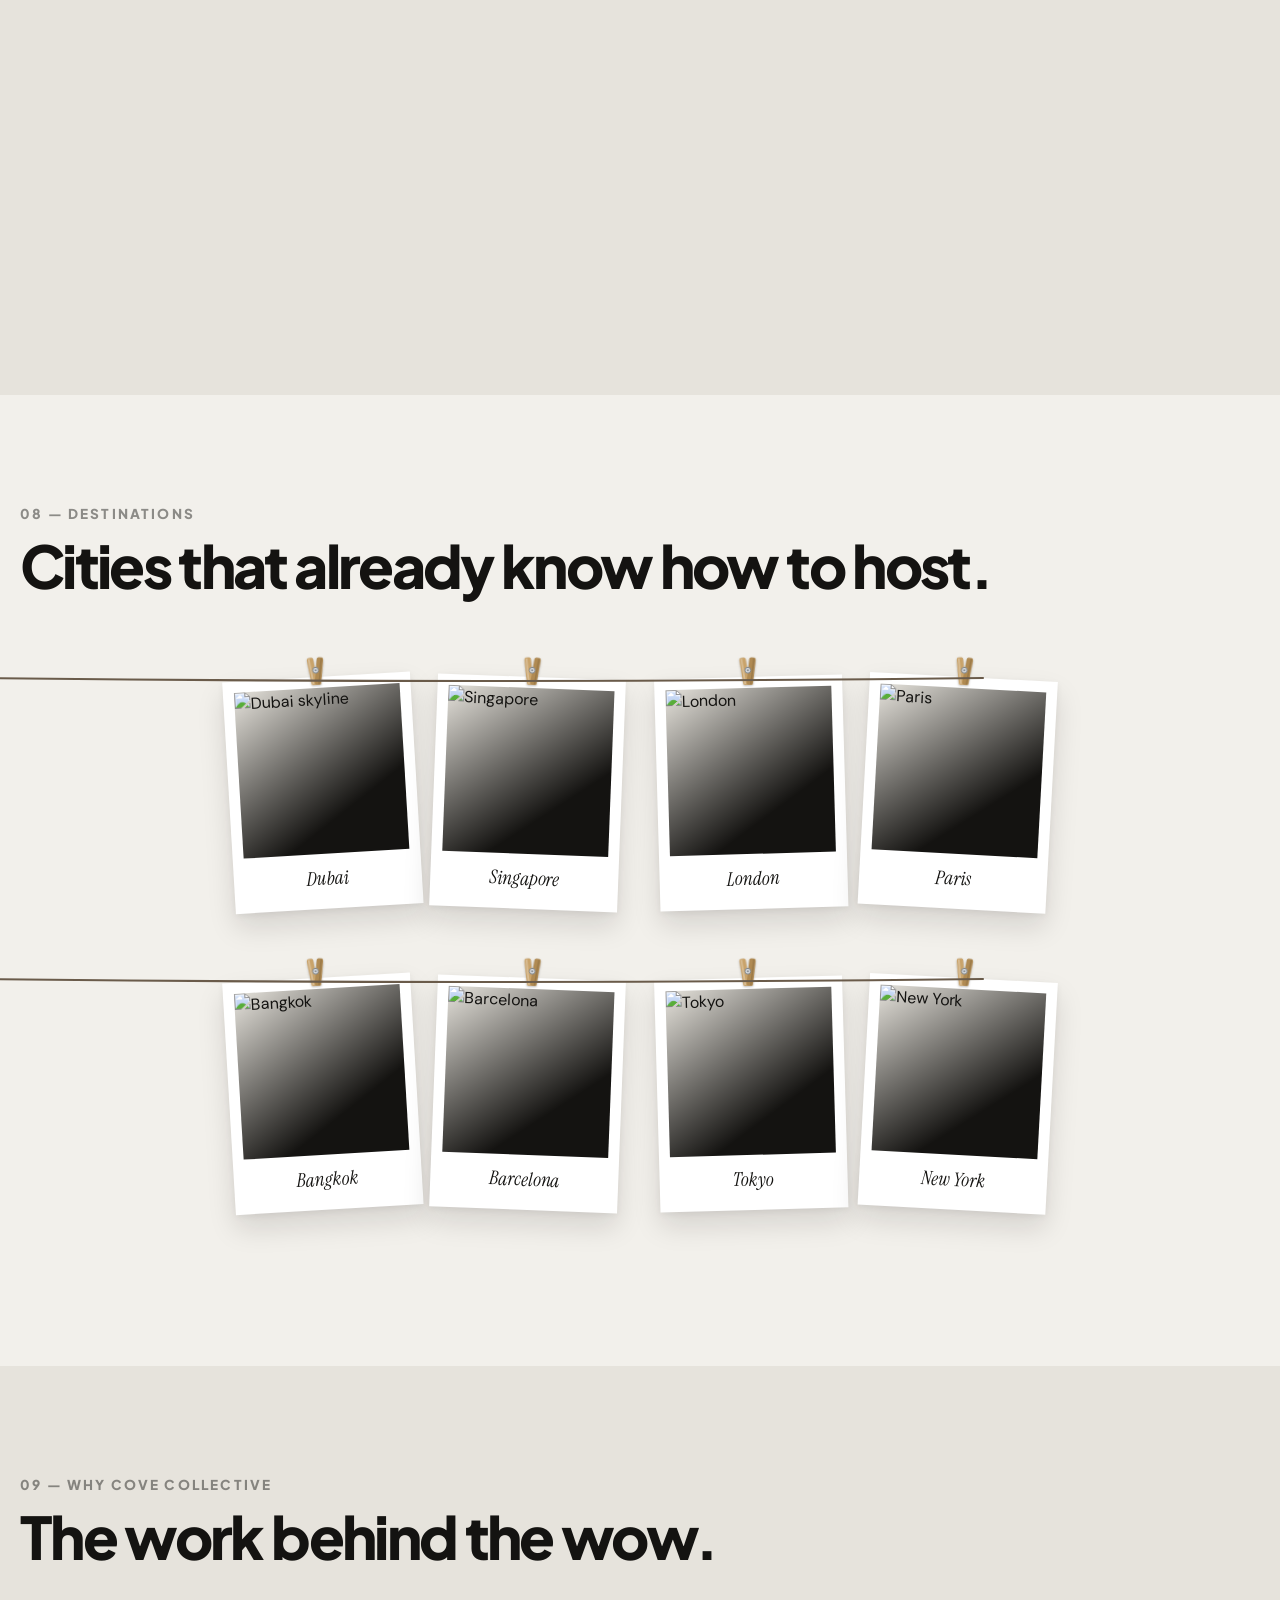
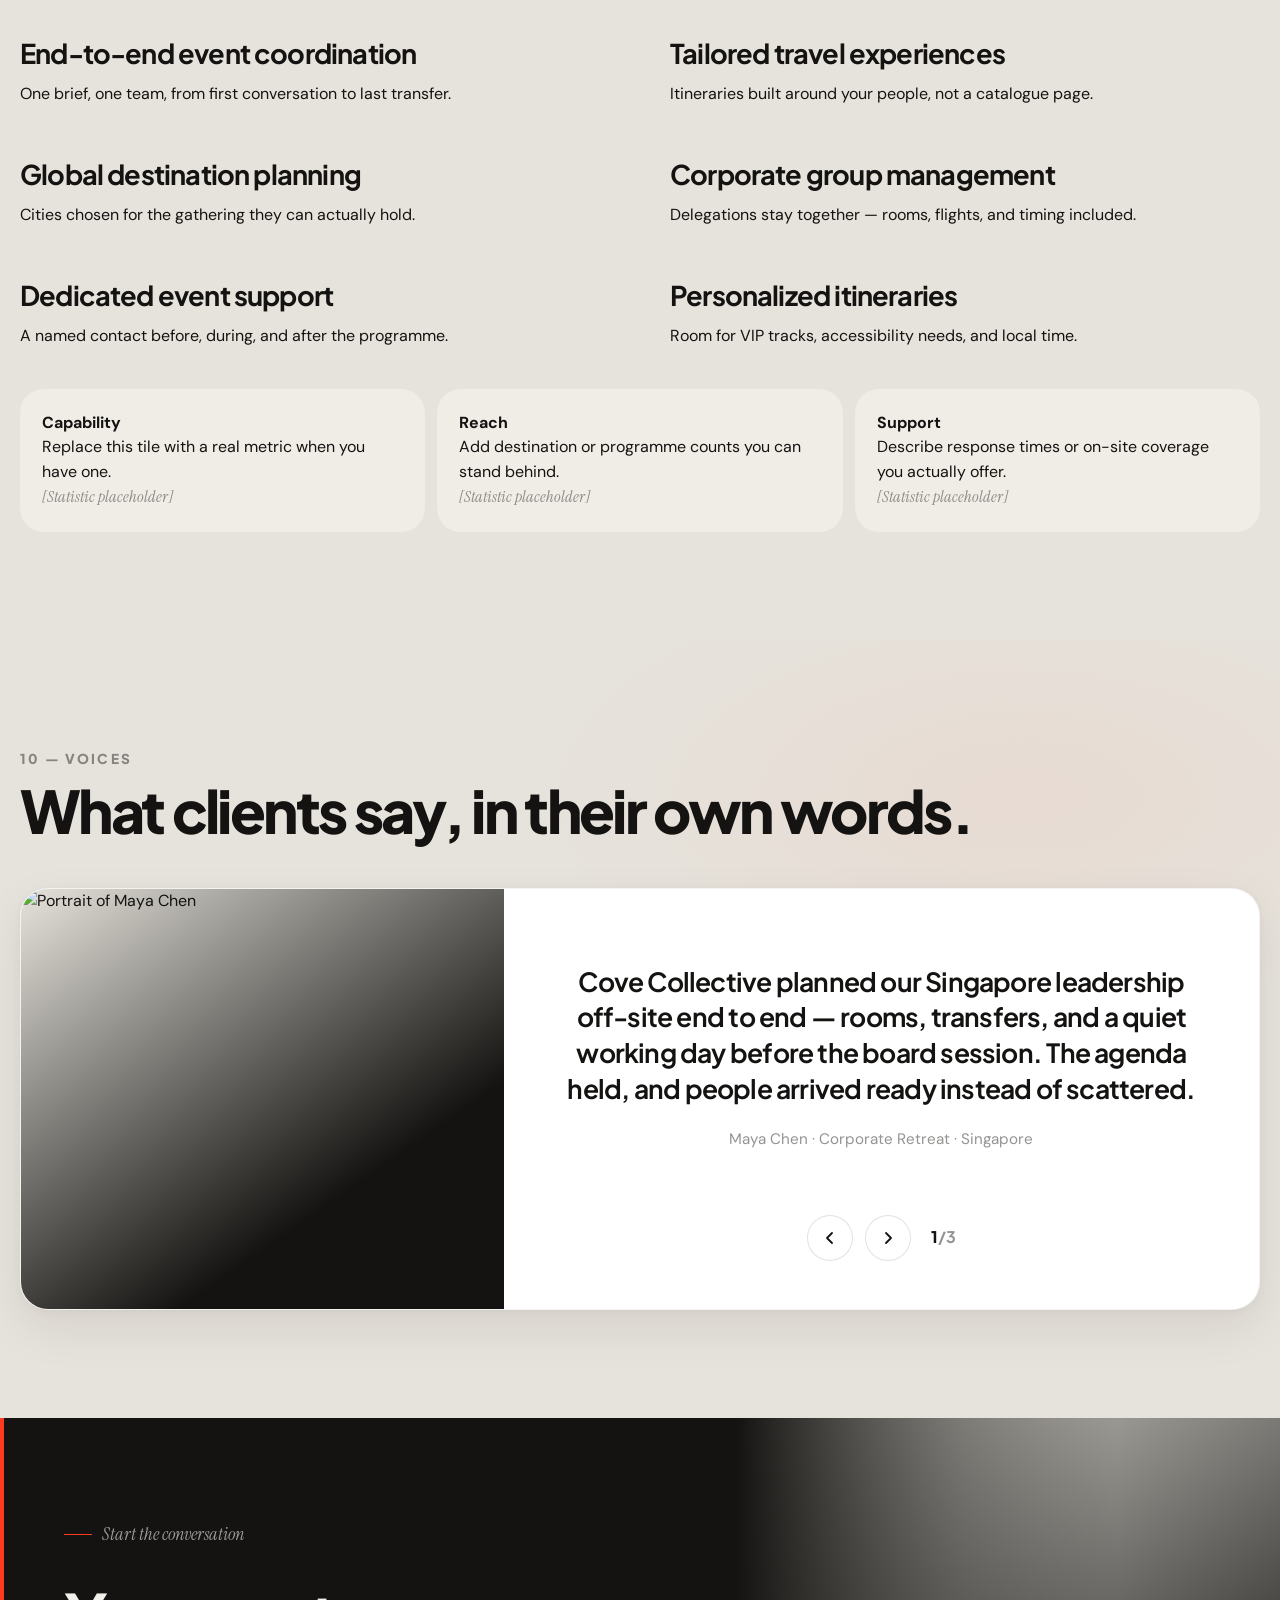
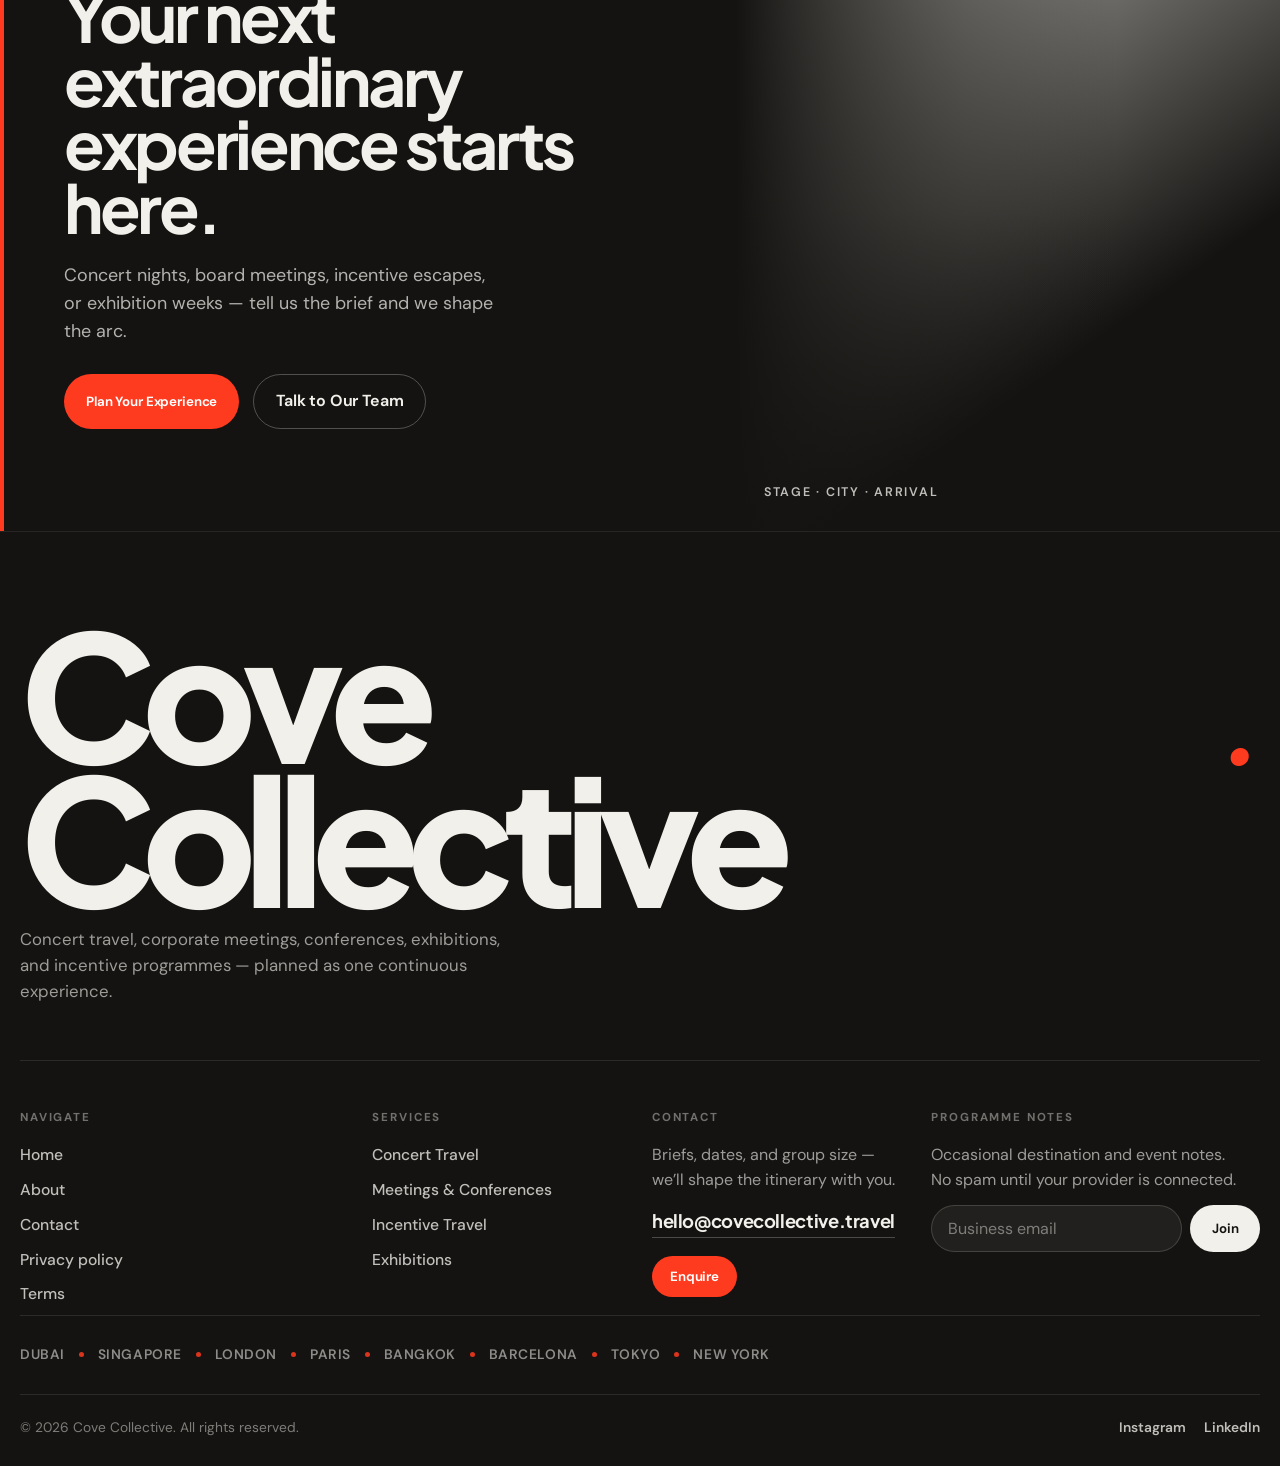
==== commit 5e5fd67f: "Remove hero kicker line above the main headline. EOF  Co-authored-by: Cursor <cursoragent@cursor.com" ====
--- a/index.html
+++ b/index.html
@@ -1572,7 +1572,6 @@
         </div>
         <div class="hero-fade" aria-hidden="true"></div>
         <div class="hero-center">
-          <p class="kicker">MICE travel, staged as an experience</p>
           <h1>
             <span class="line"><span class="word" style="animation-delay:.1s">Where</span> <span class="word" style="animation-delay:.18s">Business</span> <span class="word" style="animation-delay:.26s">Meets</span></span>
             <span class="line"><span class="word" style="animation-delay:.36s">Extraordinary</span> <span class="word" style="animation-delay:.46s">Experiences.</span></span>
